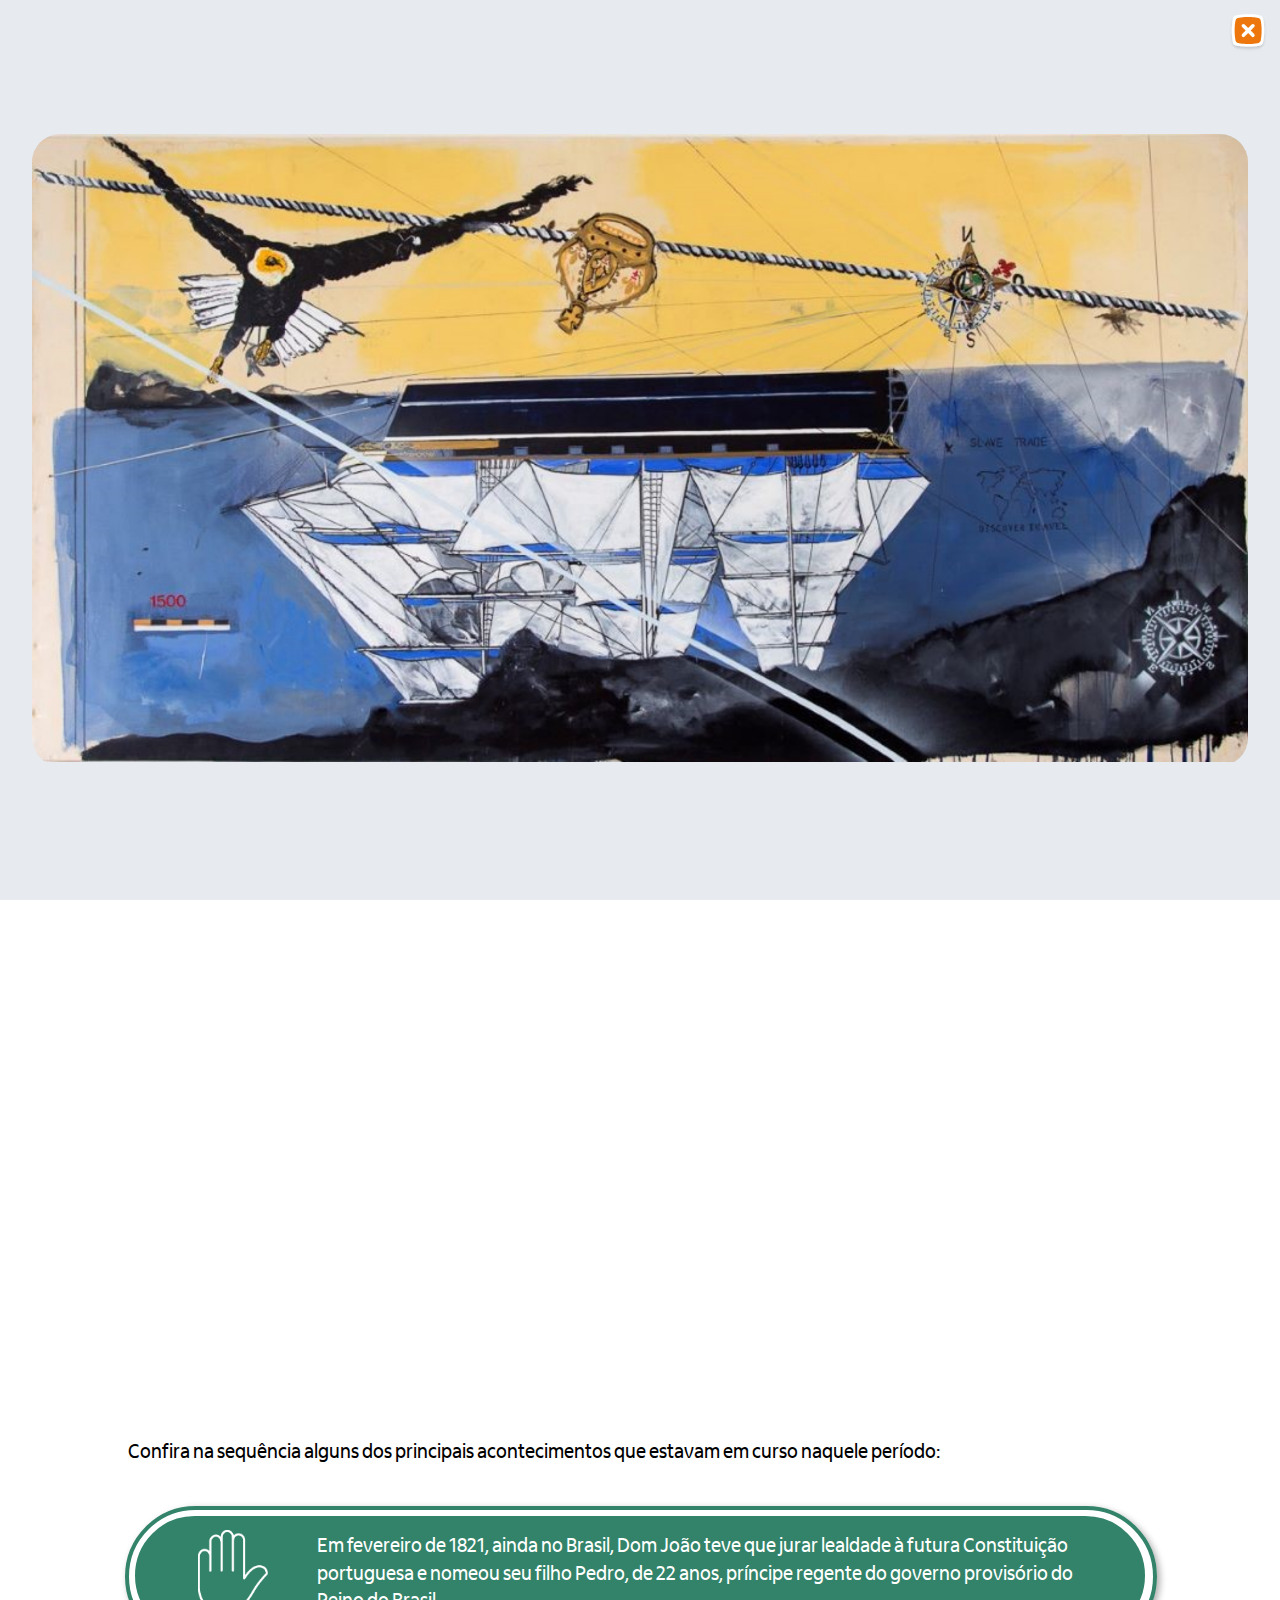
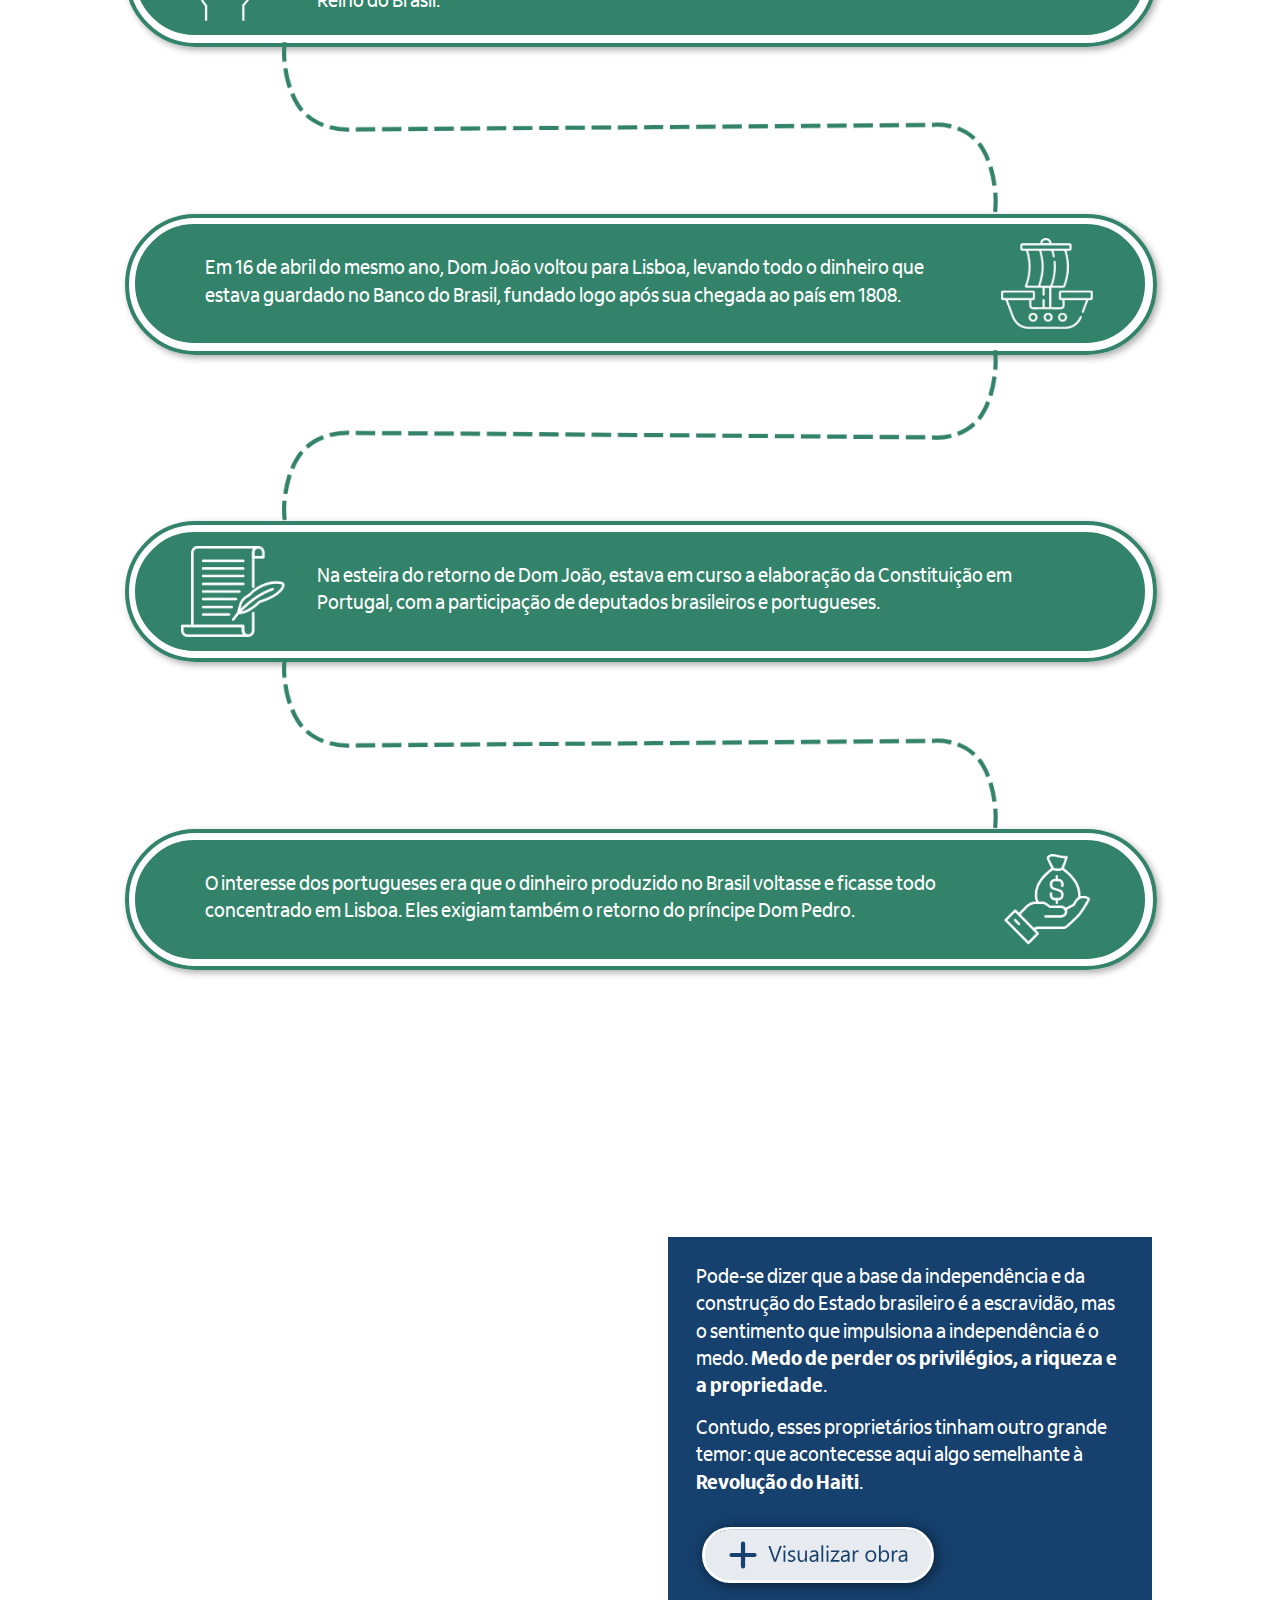
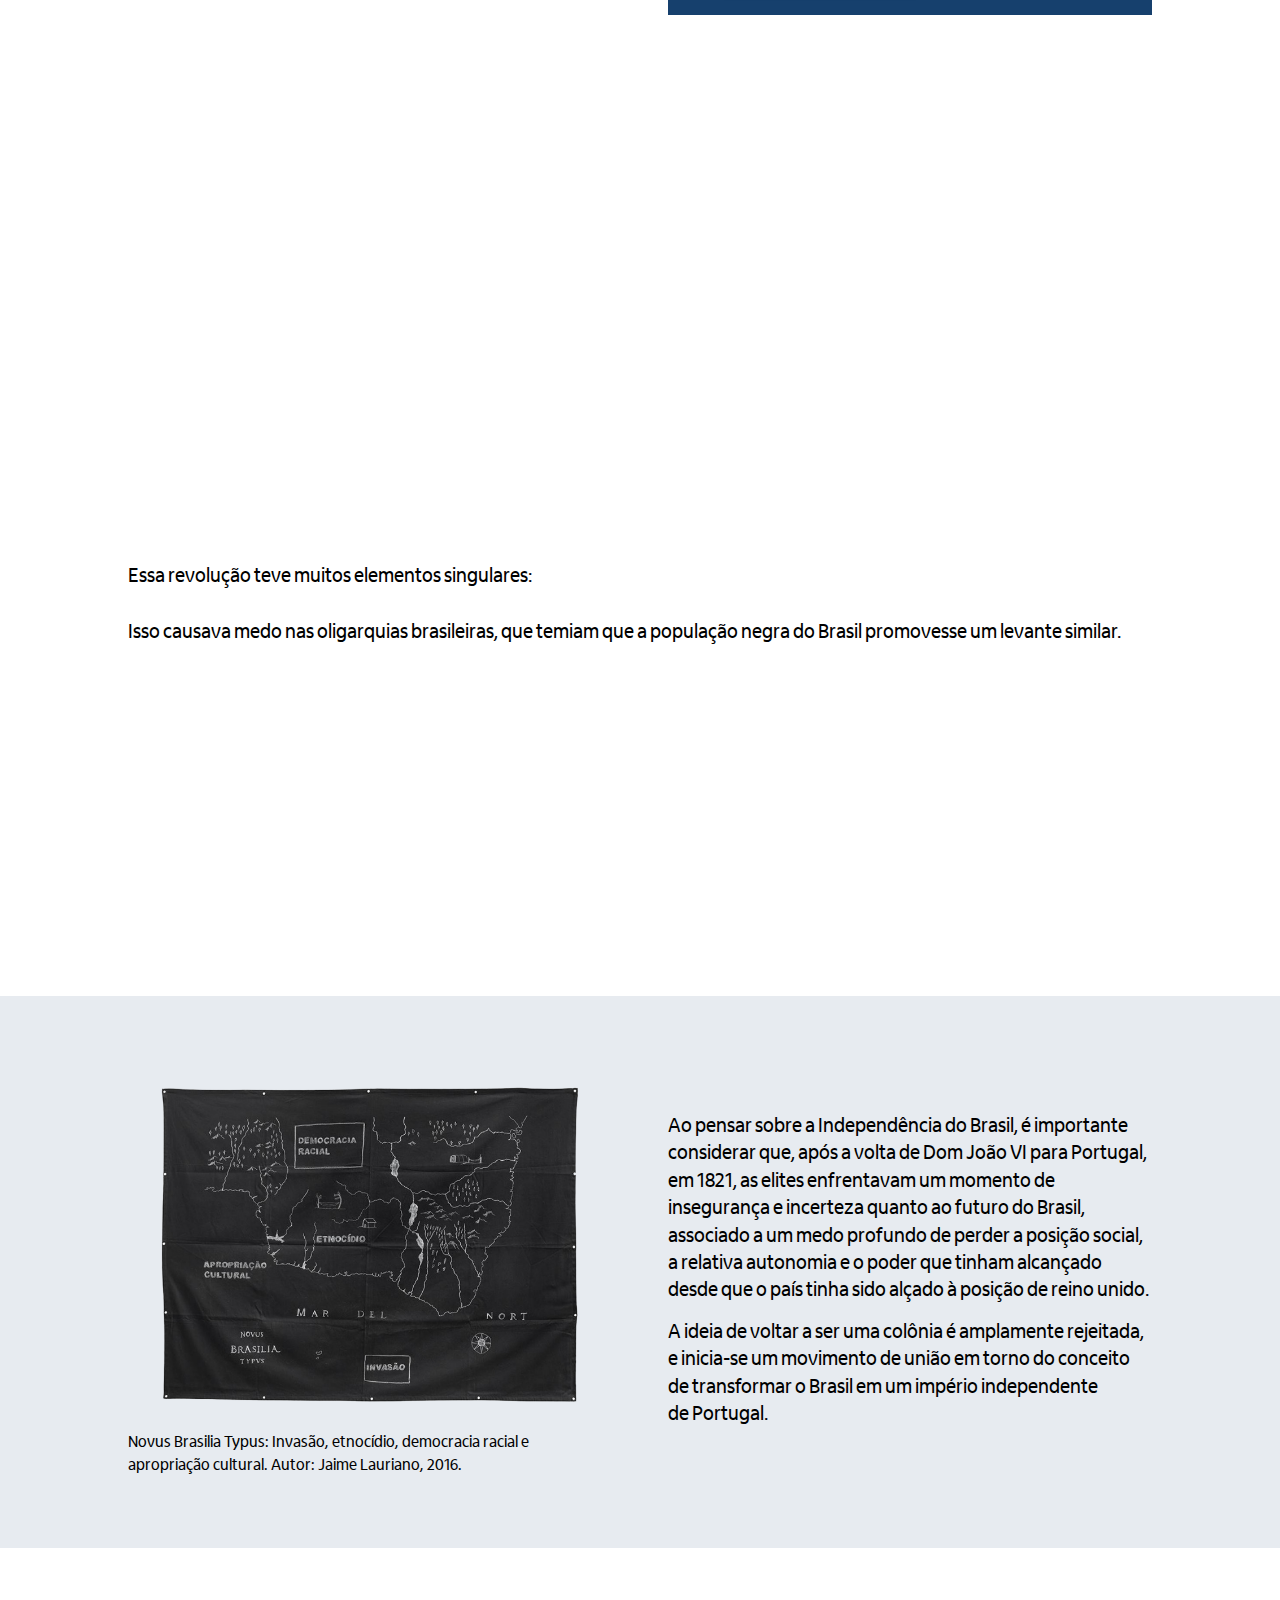
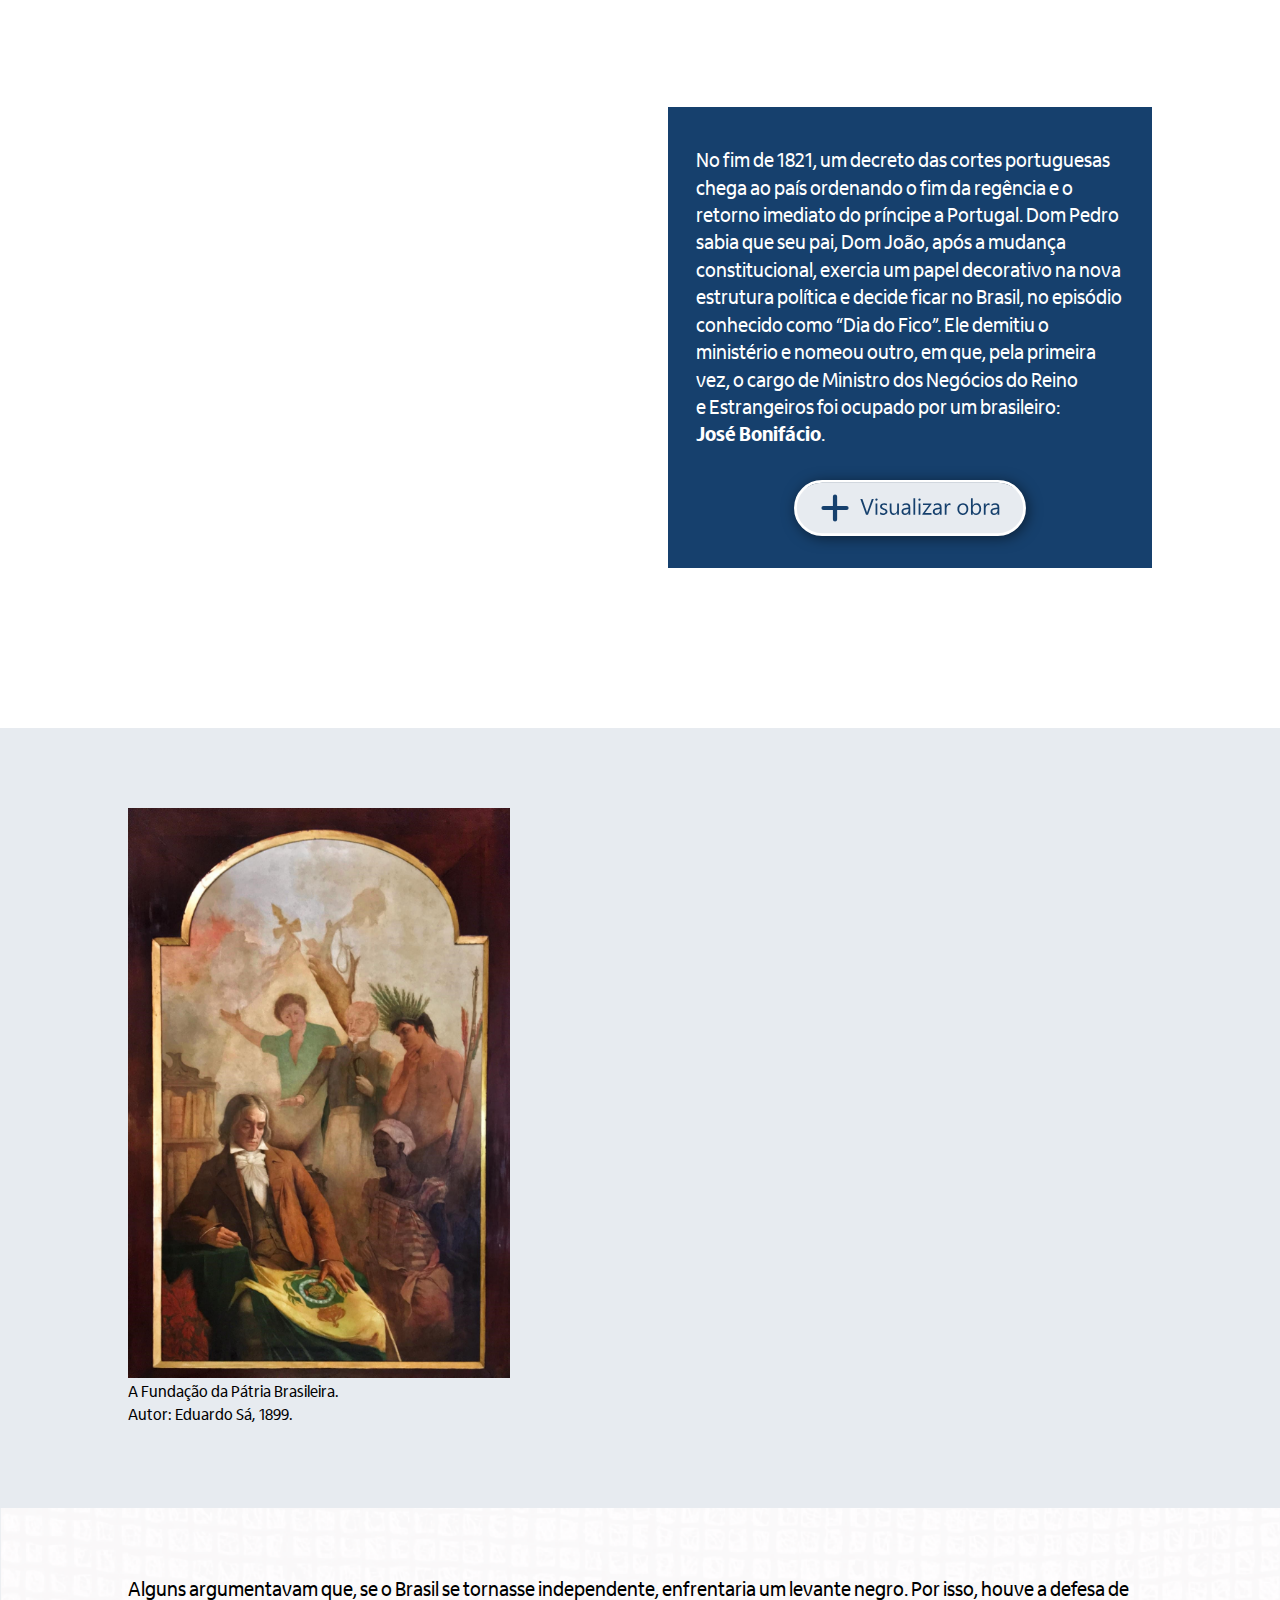
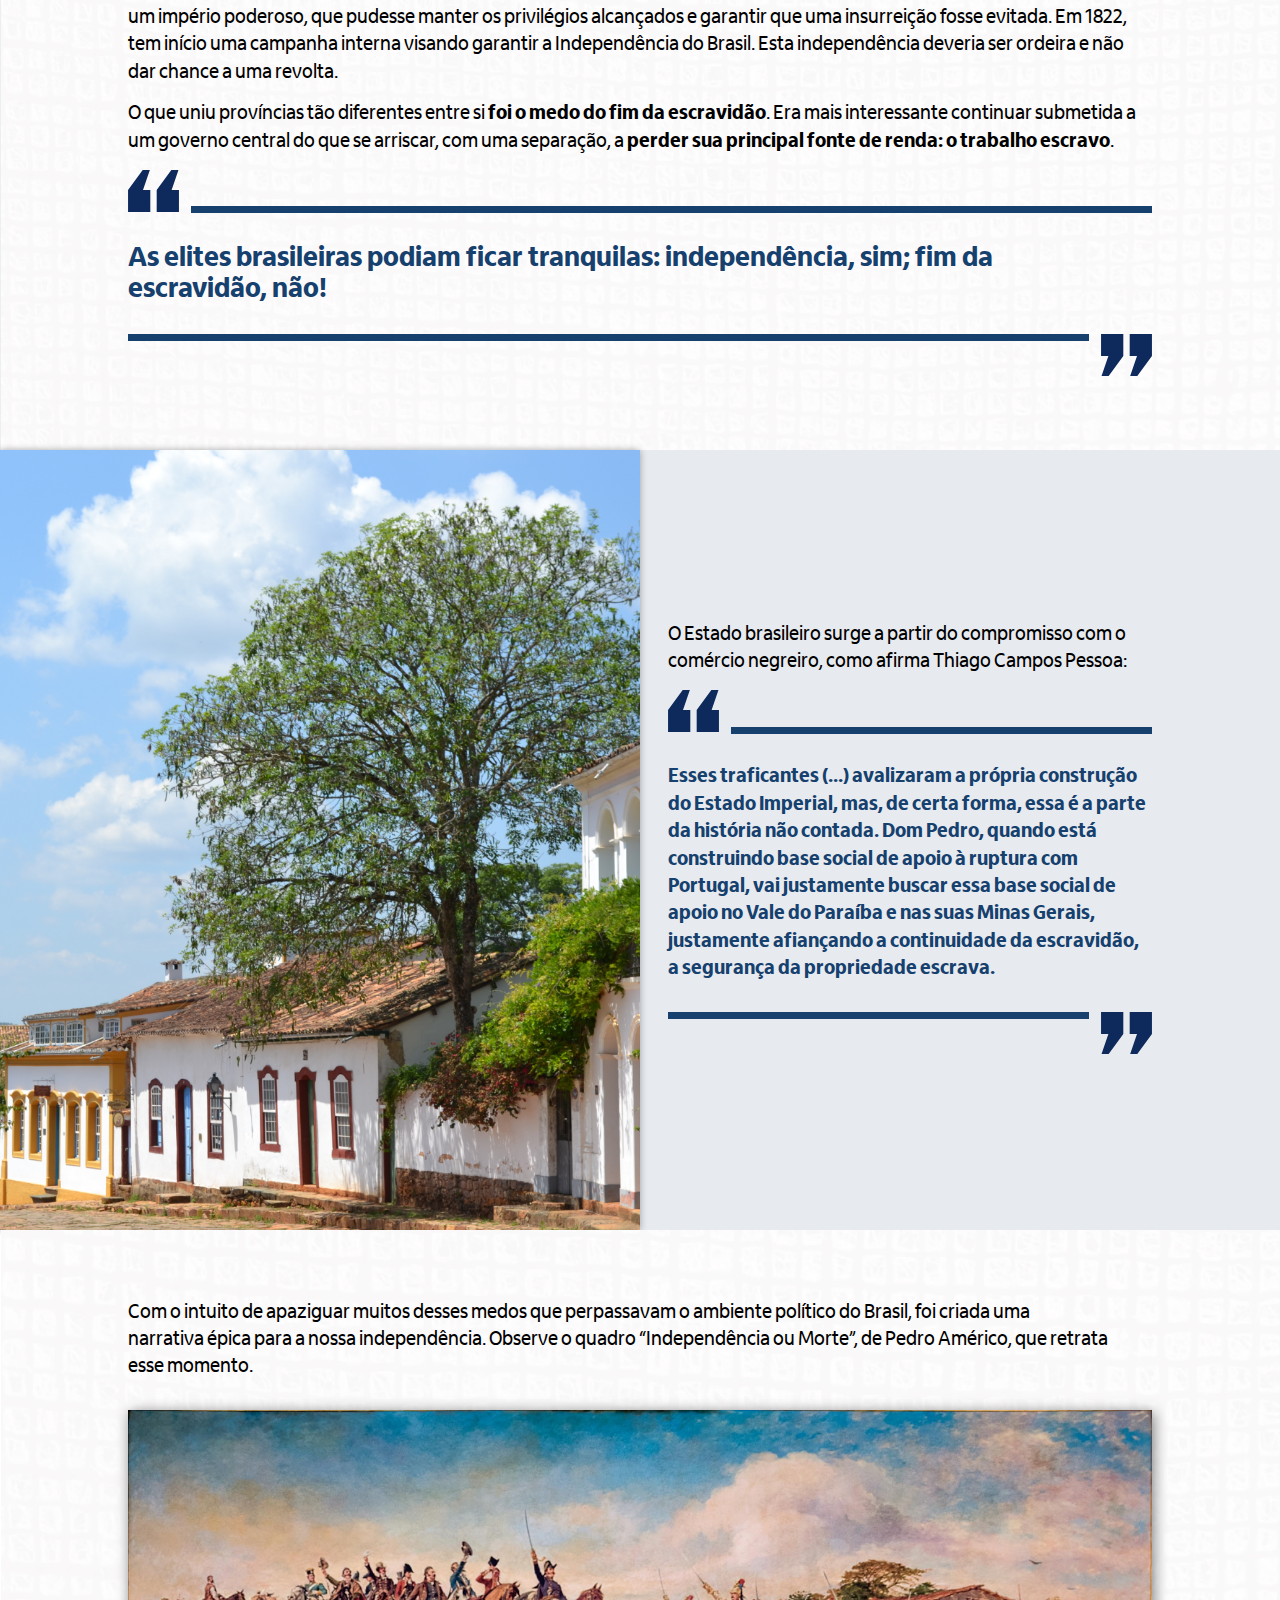
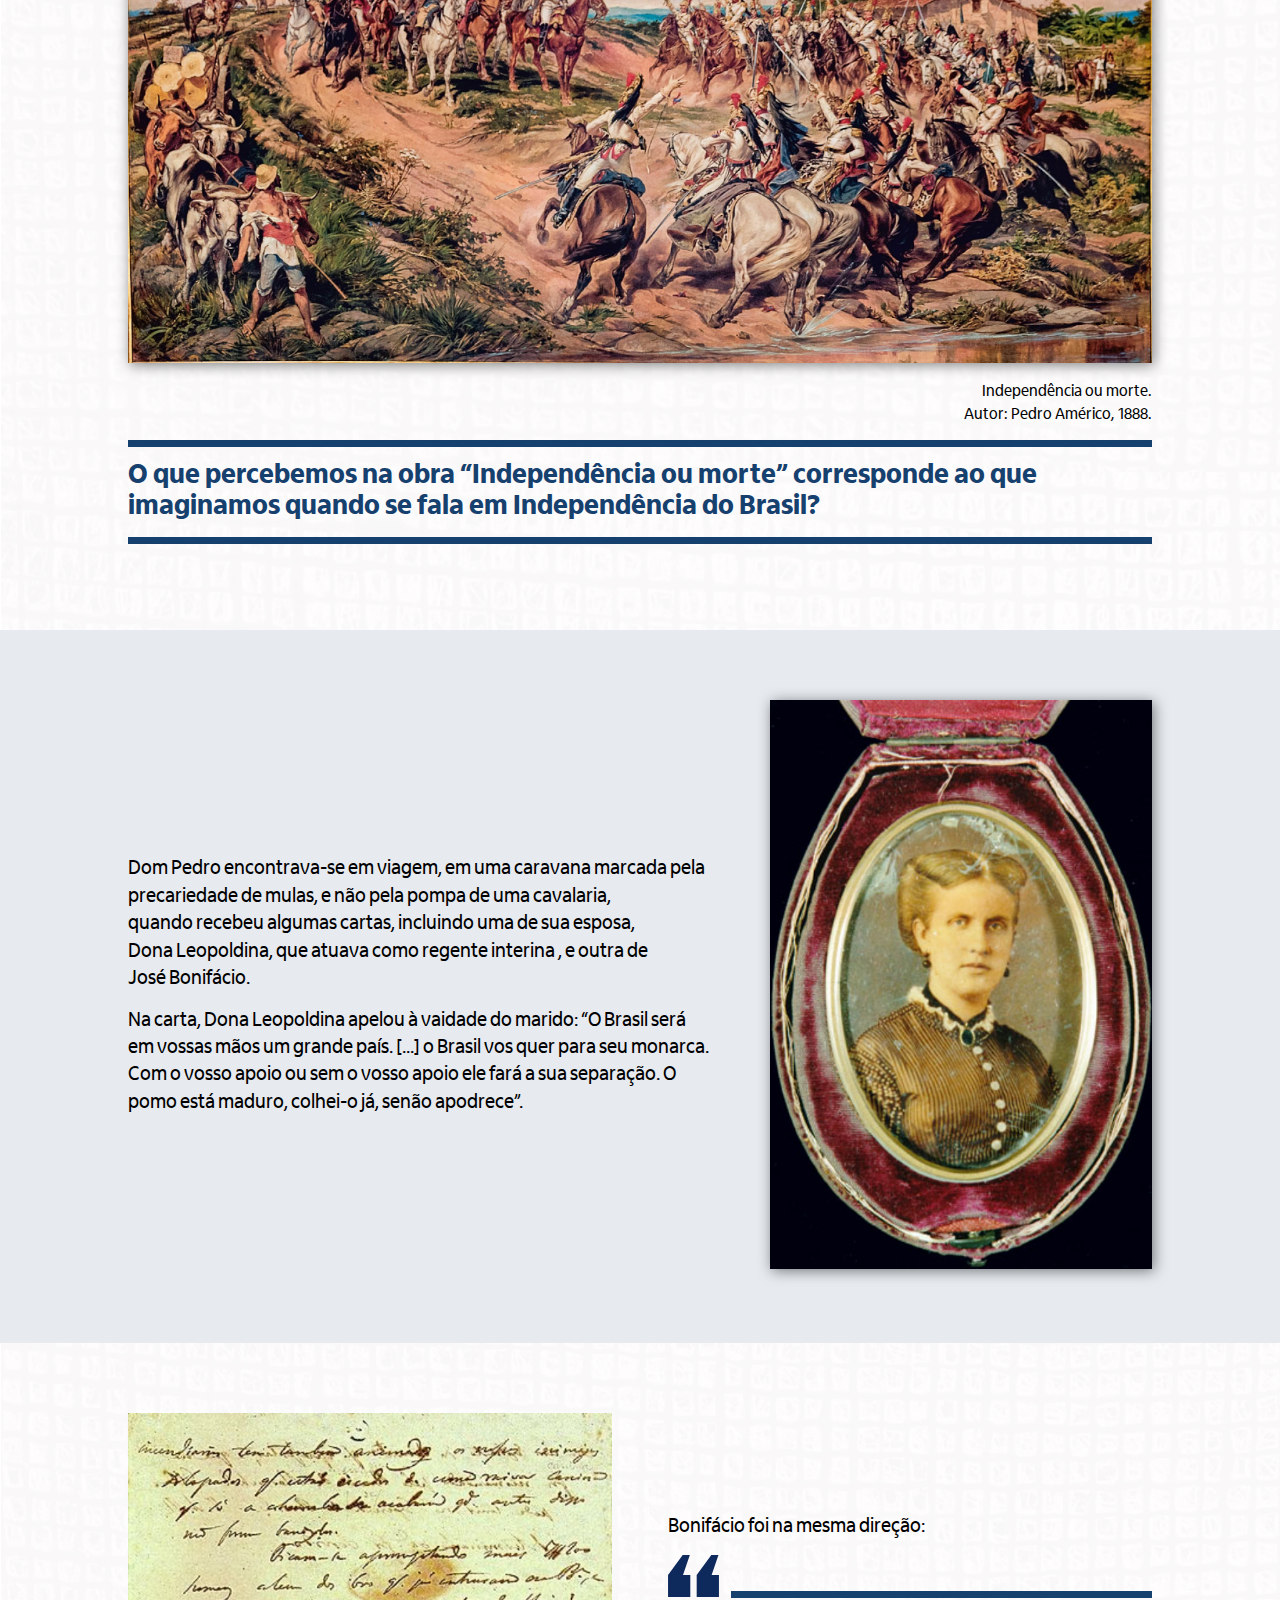
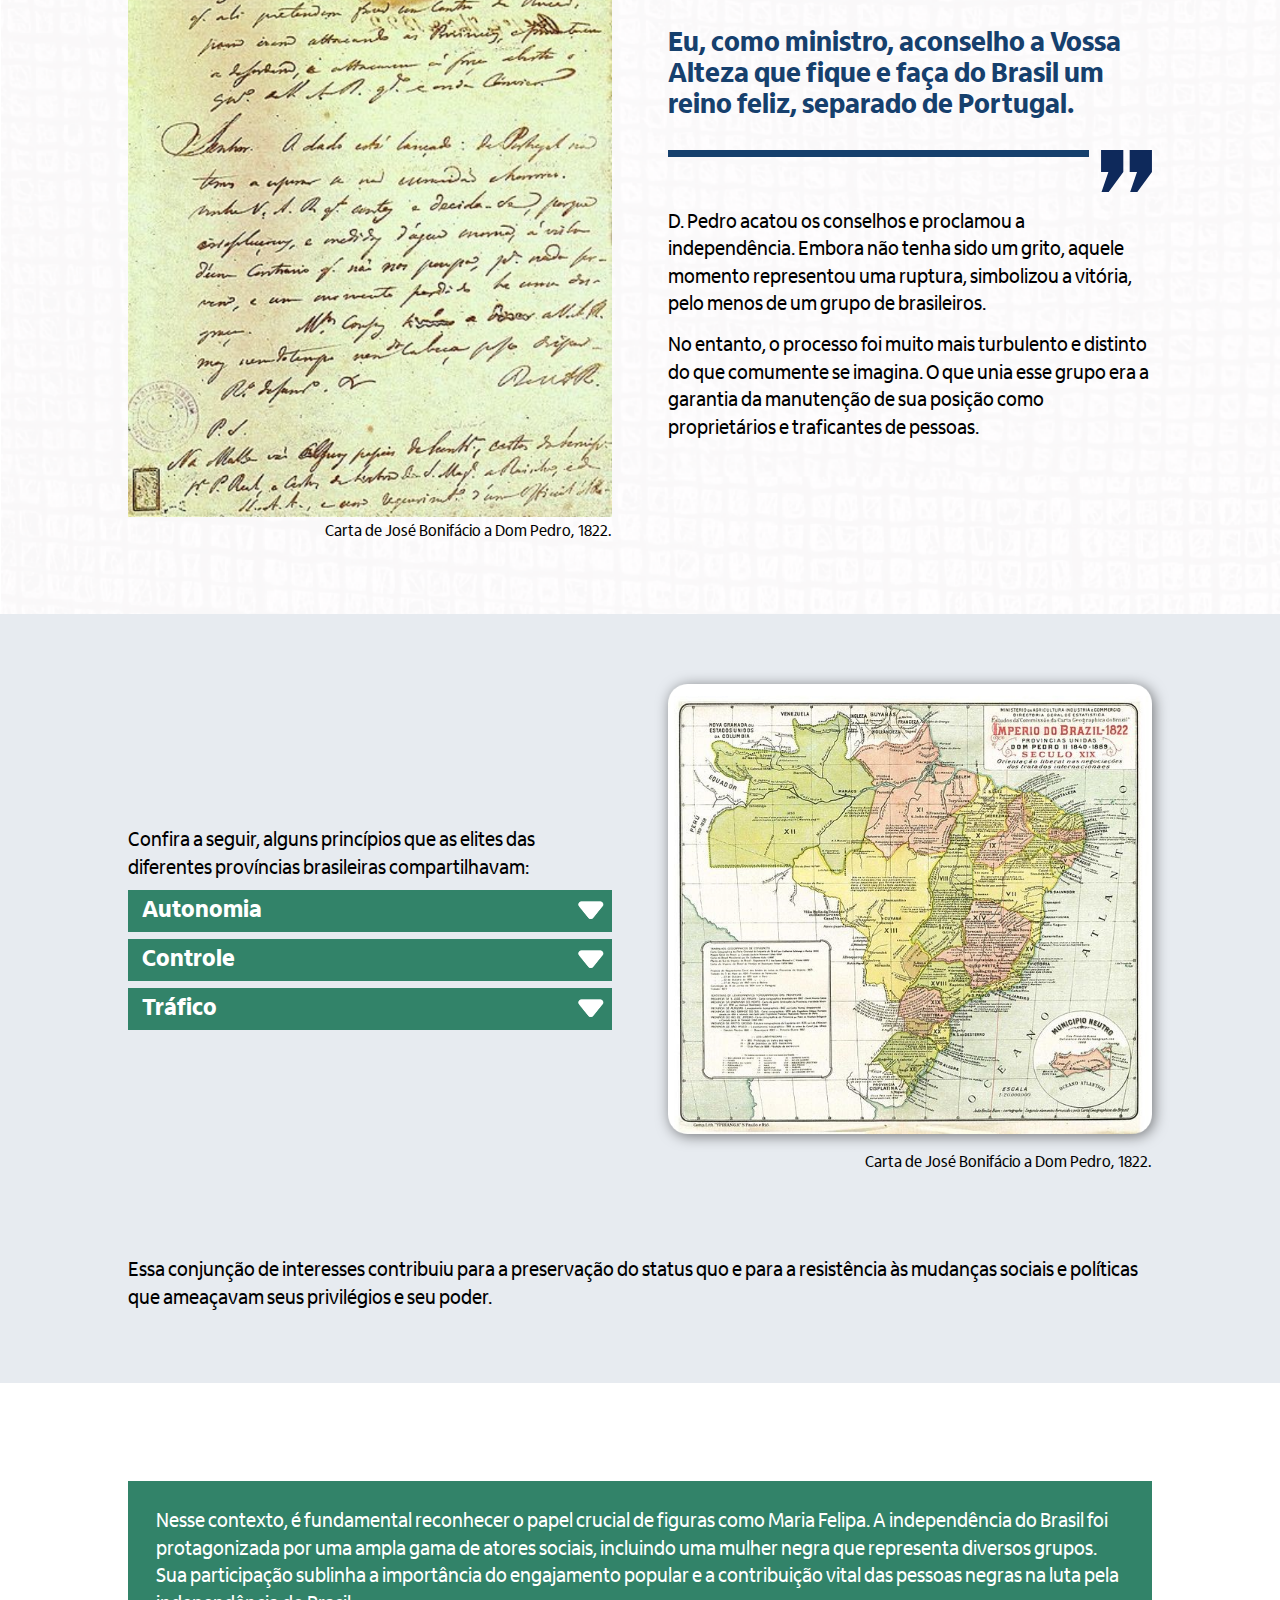
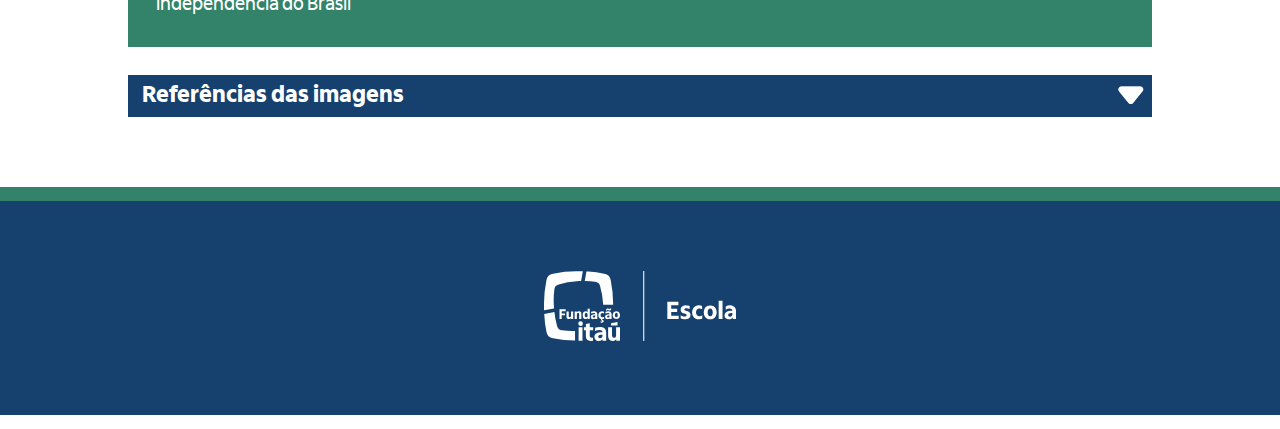
==== app/pages/onepage/index.html @ 58d3f796 "[INITIAL]" ====
<!DOCTYPE html>
<html></html>
<head>
  <meta charset="utf-8">
  <meta http-equiv="X-UA-Compatible" content="IE=edge">
  <meta name="viewport" content="width=device-width, initial-scale=1">
  <link rel="stylesheet" type="text/css" href="../../styles/reset.css"/>
  <link rel="stylesheet" type="text/css" href="../../styles/animate.min.css"/>
  <link rel="stylesheet" href="style.css">
  <link rel="stylesheet" type="text/css" href="../../modules/flamboyant-props.min.css"/>
</head>
<body role="application">
  <header>
    <div class="component-template-header fixedHeader hamburguerAtivo" id="header">
      <div class="container-image"><img src="../../assets/img/logo.svg" alt="" aria-label="" tabindex="-1" aria-hidden="aria-hidden"/>
      </div>
    </div>
  </header>
  <body prev-hide next-hide scorm-complete="#complete-tela">
    <div class="onePage prop-mt5 prop-tablet-mt3">
      <div class="menu1 parentPonto1" id="ponto01"></div>
      <section class="section01 color-bg-03"><img class="imgtop down img-shadow" src="../../assets/img/topo.png"/>
        <div class="container-template-wildcard">
          <div class="col   col-one col-01  col-full prop-mt5 prop-mb5 prop-tablet-mt5 prop-tablet-mb5 up" alt="" aria-label="" tabindex="-1">
            <div class="wrapper">
              <h1 class="bigtitle prop-m0 color-01" tabindex="1">A Independência do Brasil e a política da escravidão</h1>
              <div class="container-line line-scrool" dimensions="dimensions-">
                <div class="line-minor">
                  <div class="container-image"><img src="../../assets/img/n-scrool2.png" alt="" aria-label="" tabindex="-1" aria-hidden="aria-hidden"/>
                  </div>
                </div>
                <div class="line-major">
                  <p class="smalltext prop-m0 prop-mt1 color-01" tabindex="2">Role a página para navegar.</p>
                </div>
              </div>
            </div>
          </div>
        </div>
      </section>
      <section class="section02 full-H">
        <div class="container-template-wildcard bg-bottom prop-bg-fixed" style="background-image: url(../../assets/img/img01.png);">
          <div class="row-wrap">
            <div class="col col-bg col-zero  col-01   " alt="" aria-label="" tabindex="-1">
              <div class="wrapper">
              </div>
            </div>
            <div class="col col-bg   col-02   prop-pt5 prop-pb5 prop-tablet-pt2 prop-tablet-pb2" alt="" aria-label="" tabindex="-1">
              <div class="wrapper">
                <div class="container-slides">
                  <div class="slider owl-carousel owl-theme parent-inside-col slide-box owl-nav04 up color-bg-02 prop-p2 shadow no-dots zoomIn" show="1" infinite="-1" nextLiberate="-1" nav="1" dots="1" center="1" autp="-1" dotsloader="-1">
                    <div class="owl-item-container">
                      <div class="col   col-one col-01  col-full " alt="" aria-label="" tabindex="-1">
                        <div class="wrapper">
                          <div class="container-item-card card-border wow zoomIn">
                            <p class="text color-white" tabindex="1">Em 1820, é deflagrada em Portugal a Revolução Liberal do Porto. E isso mudaria muito o rumo das coisas por aqui.</p>
                            <p class="text color-white" tabindex="2">Esta revolução foi um golpe de Estado que contou com o apoio do exército e pretendia transformar o Reino de Portugal, que até então era uma monarquia absolutista, em uma monarquia constitucional. A revolução tinha como uma de suas exigências o retorno do então rei, Dom João, do Brasil para Portugal.</p>
                          </div>
                        </div>
                      </div>
                    </div>
                    <div class="owl-item-container">
                      <div class="col   col-one col-01  col-full " alt="" aria-label="" tabindex="-1">
                        <div class="wrapper">
                          <div class="container-item-card card-border wow zoomIn">
                            <p class="text color-white" tabindex="3">A Revolução Liberal do Porto foi motivada por questões que incluíam a insatisfação com o absolutismo monárquico e as dificuldades econômicas enfrentadas pelo país. Em paralelo às discussões na corte portuguesa, começou a circular em terras brasileiras a ideia de que Portugal queria recolonizar o Brasil, com impacto significativo na antiga colônia, o que contribuiu para o fortalecimento de movimentos políticos internos e para a aceleração do processo que culminaria na independência do país.</p>
                          </div>
                        </div>
                      </div>
                    </div>
                  </div>
                </div>
              </div>
            </div>
          </div>
        </div>
      </section>
      <section class="section03">
        <div class="container-template-wildcard prop-bg-fixed prop-pt5 prop-pb5 prop-tablet-pt2 prop-tablet-pb2" style="background-image: url(../../assets/img/bg.png);">
          <div class="col col-bg  col-one col-01  col-full " alt="" aria-label="" tabindex="-1">
            <div class="wrapper">
              <p class="text prop-m0 up" tabindex="1">Confira na sequência alguns dos principais acontecimentos que estavam em curso naquele período:</p>
              <div class="container-item-card prop-mt3">
                <div class="container-line line-connection-02 up" dimensions="dimensions-">
                  <div class="line-minor">
                    <div class="container-image"><img src="../../assets/img/img02.png" alt="" aria-label="" tabindex="-1" aria-hidden="aria-hidden"/>
                    </div>
                  </div>
                  <div class="line-major">
                    <p class="text prop-m0 color-white" tabindex="2">Em fevereiro de 1821, ainda no Brasil, Dom João teve que jurar lealdade à futura Constituição portuguesa e nomeou seu filho Pedro, de 22 anos, príncipe regente do governo provisório do Reino do Brasil.</p>
                  </div>
                </div>
                <div class="container-image"><img class="prop-w-porc70 prop-ml-porc15 up" src="../../assets/img/line.png" alt="" aria-label="" tabindex="-1" aria-hidden="aria-hidden"/>
                </div>
                <div class="container-line line-connection-02 up reverse" dimensions="dimensions-">
                  <div class="line-minor">
                    <div class="container-image"><img src="../../assets/img/img03.png" alt="" aria-label="" tabindex="-1" aria-hidden="aria-hidden"/>
                    </div>
                  </div>
                  <div class="line-major">
                    <p class="text prop-m0 color-white" tabindex="3">Em 16 de abril do mesmo ano, Dom João voltou para Lisboa, levando todo o dinheiro que estava guardado no Banco do Brasil, fundado logo após sua chegada ao país em 1808.</p>
                  </div>
                </div>
                <div class="container-image"><img class="prop-w-porc70 prop-ml-porc15 up" src="../../assets/img/line-reverse.png" alt="" aria-label="" tabindex="-1" aria-hidden="aria-hidden"/>
                </div>
                <div class="container-line line-connection-02 up" dimensions="dimensions-">
                  <div class="line-minor">
                    <div class="container-image"><img src="../../assets/img/img04.png" alt="" aria-label="" tabindex="-1" aria-hidden="aria-hidden"/>
                    </div>
                  </div>
                  <div class="line-major">
                    <p class="text prop-m0 color-white" tabindex="4">Na esteira do retorno de Dom João, estava em curso a elaboração da Constituição em Portugal, com a participação de deputados brasileiros e portugueses.</p>
                  </div>
                </div>
                <div class="container-image"><img class="prop-w-porc70 prop-ml-porc15 up" src="../../assets/img/line.png" alt="" aria-label="" tabindex="-1" aria-hidden="aria-hidden"/>
                </div>
                <div class="container-line line-connection-02 up reverse" dimensions="dimensions-">
                  <div class="line-minor">
                    <div class="container-image"><img src="../../assets/img/img05.png" alt="" aria-label="" tabindex="-1" aria-hidden="aria-hidden"/>
                    </div>
                  </div>
                  <div class="line-major">
                    <p class="text prop-m0 color-white" tabindex="5">O interesse dos portugueses era que o dinheiro produzido no Brasil voltasse e ficasse todo concentrado em Lisboa. Eles exigiam também o retorno do príncipe Dom Pedro.</p>
                  </div>
                </div>
              </div>
            </div>
          </div>
        </div>
      </section>
      <section class="section04 full-H">
        <div class="container-template-wildcard bg-bottom prop-bg-fixed legend" style="background-image: url(../../assets/img/img06.png);">
          <div class="row-wrap">
            <div class="col col-bg col-zero  col-01   " alt="" aria-label="" tabindex="-1">
              <div class="wrapper">
              </div>
            </div>
            <div class="col col-bg   col-02   prop-pt5 prop-pb5 prop-tablet-pt2 prop-tablet-pb2" alt="" aria-label="" tabindex="-1">
              <div class="wrapper">
                <div class="container-item-card wow zoomIn color-bg-01 prop-p2">
                  <p class="text prop-m0 color-white" tabindex="1">Pode-se dizer que a base da independência e da construção do Estado brasileiro é a escravidão, mas o sentimento que impulsiona a independência é o medo. <b>Medo de perder os privilégios, a riqueza e a propriedade</b>.</p>
                  <p class="text prop-mt1 color-white" tabindex="2">Contudo, esses proprietários tinham outro grande temor: que acontecesse aqui algo semelhante à <b>Revolução do Haiti</b>.</p>
                  <div class="container-btn">
                    <button class="botao prop-mt2 pulse infinite" tabindex="3" aria-label="Visulizar obra" data-modal="#obra01" item="" onClick="">
                      <div class="container-image"><img class="prop-h4 img-shadow" src="../../assets/img/obra02.svg" alt="" aria-label="" tabindex="-1" aria-hidden="aria-hidden"/>
                      </div>
                    </button>
                  </div>
                </div>
                <p class="smalltext color-white legenda" tabindex="4"></p>
              </div>
            </div>
          </div>
        </div>
        <div class="modal interaction-modal parent-inside-col modal modal-comum modal-obra" id="obra01">
          <div class="flex-center">
            <div class="box in delay1" aria-label="janela" aria-modal="aria-modal" role="dialog" tabindex="5">
              <div class="container-template-wildcard">
                <div class="col   col-one col-01  col-full " alt="" aria-label="" tabindex="-1">
                  <div class="wrapper">
                    <div class="container-image"><img src="../../assets/img/img06.png" alt="" aria-label="" tabindex="-1" aria-hidden="aria-hidden"/>
                    </div>
                  </div>
                </div>
              </div>
              <button class="modal-close animated pulse infinite" aria-label="Fechar modal." arrow_status_class=""></button>
            </div>
          </div>
        </div>
      </section>
      <section class="section05 full-H">
        <div class="container-template-wildcard bg-bottom prop-bg-fixed" style="background-image: url(../../assets/img/bg.png);">
          <div class="col col-bg  col-one col-01  col-full prop-pt5 prop-pb5 prop-tablet-pt2 prop-tablet-pb2" alt="" aria-label="" tabindex="-1">
            <div class="wrapper">
              <p class="text" tabindex="1">Essa revolução teve muitos elementos singulares:</p>
              <div class="container-slides">
                <div class="slider owl-carousel owl-theme parent-inside-col slide-box owl-nav06 up color-bg-03 prop-p2 shadow zoomIn prop-mt2 slider-border-top" show="1" infinite="-1" nextLiberate="-1" nav="1" dots="1" center="1" autp="-1" dotsloader="-1">
                  <div class="owl-item-container">
                    <div class="col   col-one col-01  col-full " alt="" aria-label="" tabindex="-1">
                      <div class="wrapper">
                        <div class="container-item-card card-border wow zoomIn">
                          <div class="container-line" dimensions="dimensions-">
                            <div class="line-minor">
                              <div class="container-image"><img src="../../assets/img/img07.png" alt="" aria-label="" tabindex="-1" aria-hidden="aria-hidden"/>
                              </div>
                            </div>
                            <div class="line-major">
                              <p class="text prop-m0" tabindex="2">De acordo com o autor Marco Morel, no livro “A Revolução do Haiti e o Brasil escravista: o que não deve ser dito”, este evento, que aconteceu no território haitiano no período de 1791 a 1804, foi algo marcante na história da humanidade.</p>
                            </div>
                          </div>
                        </div>
                      </div>
                    </div>
                  </div>
                  <div class="owl-item-container">
                    <div class="col   col-one col-01  col-full " alt="" aria-label="" tabindex="-1">
                      <div class="wrapper">
                        <div class="container-item-card card-border wow zoomIn">
                          <p class="text prop-m0" tabindex="3">Trata-se de uma insurreição de pessoas escravizadas transformada em revolução, cujo resultado foi a segunda independência proclamada nas Américas, logo depois dos Estados Unidos. A revolução haitiana representou um rompimento decisivo com o domínio colonial francês, ao mesmo tempo em que encarnou a luta pela emancipação da população negra.</p>
                        </div>
                      </div>
                    </div>
                  </div>
                  <div class="owl-item-container">
                    <div class="col   col-one col-01  col-full " alt="" aria-label="" tabindex="-1">
                      <div class="wrapper">
                        <div class="container-item-card card-border wow zoomIn">
                          <p class="text prop-m0" tabindex="4">Este movimento histórico pioneiro não apenas afirmou a autonomia da população negra na busca pela liberdade, mas também desempenhou um papel crucial na busca pela promoção de direitos sociais e políticos, levando a um Estado em que a escravidão foi abolida e que passou a ser governado por pessoas ex-cativas não brancas.</p>
                        </div>
                      </div>
                    </div>
                  </div>
                  <div class="owl-item-container">
                    <div class="col   col-one col-01  col-full " alt="" aria-label="" tabindex="-1">
                      <div class="wrapper">
                        <div class="container-item-card card-border wow zoomIn">
                          <p class="text prop-m0" tabindex="5">O protagonismo da população negra permitiu o desmonte da sociedade escravista, criando novas formas de relação social, e tornou o Haiti o primeiro país das Américas a abolir a escravatura, no final do século XVIII.</p>
                        </div>
                      </div>
                    </div>
                  </div>
                </div>
              </div>
              <p class="text prop-mt2" tabindex="6">Isso causava medo nas oligarquias brasileiras, que temiam que a população negra do Brasil promovesse um levante similar.</p>
            </div>
          </div>
        </div>
      </section>
      <section class="section06 color-bg-03">
        <div class="container-template-wildcard prop-bg-fixed prop-pt5 prop-pb5 prop-tablet-pt2 prop-tablet-pb2">
          <div class="row-wrap">
            <div class="col    col-01   left" alt="" aria-label="" tabindex="-1">
              <div class="wrapper">
                <div class="container-image"><img src="../../assets/img/img08.png" alt="" aria-label="" tabindex="-1" aria-hidden="aria-hidden"/>
                </div>
                <p class="smalltext legenda" tabindex="1">Novus Brasilia Typus: Invasão, etnocídio, democracia racial e apropriação cultural. Autor: Jaime Lauriano, 2016.</p>
              </div>
            </div>
            <div class="col    col-02   prop-pt2 prop-pb2 right" alt="" aria-label="" tabindex="-1">
              <div class="wrapper">
                <p class="text" tabindex="2">Ao pensar sobre a Independência do Brasil, é importante considerar que, após a volta de Dom João VI para Portugal, em 1821, as elites enfrentavam um momento de insegurança e incerteza quanto ao futuro do Brasil, associado a um medo profundo de perder a posição social, a relativa autonomia e o poder que tinham alcançado desde que o país tinha sido alçado à posição de reino unido.</p>
                <p class="text" tabindex="3">A ideia de voltar a ser uma colônia é amplamente rejeitada, e inicia-se um movimento de união em torno do conceito de transformar o Brasil em um império independente de Portugal.</p>
              </div>
            </div>
          </div>
        </div>
      </section>
      <section class="section07 full-H">
        <div class="container-template-wildcard bg-bottom prop-bg-fixed legend" style="background-image: url(../../assets/img/img09.png);">
          <div class="row-wrap">
            <div class="col col-bg col-zero  col-01   " alt="" aria-label="" tabindex="-1">
              <div class="wrapper">
              </div>
            </div>
            <div class="col col-bg   col-02   prop-pt5 prop-pb5 prop-tablet-pt2 prop-tablet-pb2" alt="" aria-label="" tabindex="-1">
              <div class="wrapper">
                <div class="container-item-card wow zoomIn color-bg-01 prop-p2">
                  <p class="text prop-mt1 color-white" tabindex="1">No fim de 1821, um decreto das cortes portuguesas chega ao país ordenando o fim da regência e o retorno imediato do príncipe a Portugal. Dom Pedro sabia que seu pai, Dom João, após a mudança constitucional, exercia um papel decorativo na nova estrutura política e decide ficar no Brasil, no episódio conhecido como “Dia do Fico”. Ele demitiu o ministério e nomeou outro, em que, pela primeira vez, o cargo de Ministro dos Negócios do Reino e Estrangeiros foi ocupado por um brasileiro: <b>José Bonifácio</b>.</p>
                  <div class="container-btn">
                    <button class="botao prop-mt2 pulse infinite" tabindex="2" aria-label="Visulizar obra" data-modal="#obra02" item="" onClick="">
                      <div class="container-image"><img class="prop-h4 img-shadow" src="../../assets/img/obra02.svg" alt="" aria-label="" tabindex="-1" aria-hidden="aria-hidden"/>
                      </div>
                    </button>
                  </div>
                </div>
                <p class="smalltext color-white legenda" tabindex="3">Américas. Autor: Arjan Martins, 2016.</p>
              </div>
            </div>
          </div>
        </div>
        <div class="modal interaction-modal parent-inside-col modal modal-comum modal-obra" id="obra02">
          <div class="flex-center">
            <div class="box in delay1" aria-label="janela" aria-modal="aria-modal" role="dialog" tabindex="4">
              <div class="container-template-wildcard">
                <div class="col   col-one col-01  col-full " alt="" aria-label="" tabindex="-1">
                  <div class="wrapper">
                    <div class="container-image"><img src="../../assets/img/img09.png" alt="" aria-label="" tabindex="-1" aria-hidden="aria-hidden"/>
                    </div>
                  </div>
                </div>
              </div>
              <button class="modal-close animated pulse infinite" aria-label="Fechar modal." arrow_status_class=""></button>
            </div>
          </div>
        </div>
      </section>
      <section class="section08 full-H color-bg-03">
        <div class="container-template-wildcard prop-bg-fixed legend">
          <div class="row-wrap">
            <div class="col    col-01-40   left" alt="" aria-label="" tabindex="-1">
              <div class="wrapper">
                <div class="container-image"><img src="../../assets/img/img10.png" alt="" aria-label="" tabindex="-1" aria-hidden="aria-hidden"/>
                </div>
                <p class="smalltext legenda" tabindex="1">A Fundação da Pátria Brasileira. <br>Autor: Eduardo Sá, 1899.</p>
              </div>
            </div>
            <div class="col    col-02-60   prop-pt2 prop-pb2 right" alt="" aria-label="" tabindex="-1">
              <div class="wrapper">
                <div class="container-slides">
                  <div class="slider owl-carousel owl-theme parent-inside-col slide-box owl-nav05 prop-p2 border-radius no-dots" show="1" infinite="-1" nextLiberate="-1" nav="1" dots="1" center="1" autp="-1" dotsloader="-1">
                    <div class="owl-item-container">
                      <div class="col   col-one col-01  col-full " alt="" aria-label="" tabindex="-1">
                        <div class="wrapper">
                          <div class="container-item-card card-border">
                            <p class="text prop-mt1" tabindex="2"><b>José Bonifácio de Andrada e Silva</b> era um político branco que viveu várias décadas na Europa, onde teve contato com o movimento abolicionista inglês. Naquele momento de discussão da Constituição Portuguesa, José Bonifácio tentou levar uma proposta para o <b>fim gradual da escravidão</b>, de forma que não arruinasse o comércio nem a agricultura.</p>
                          </div>
                        </div>
                      </div>
                    </div>
                    <div class="owl-item-container">
                      <div class="col   col-one col-01  col-full " alt="" aria-label="" tabindex="-1">
                        <div class="wrapper">
                          <div class="container-item-card card-border">
                            <p class="text prop-mt1" tabindex="3">Entre seus principais argumentos estava a irracionalidade econômica de uma sociedade escravista diante do avanço industrial. Mas essa proposta nem mesmo chegou a ser discutida, enfrentando forte rejeição dos escravizadores, comerciantes e até dos fidalgos portugueses.</p>
                          </div>
                        </div>
                      </div>
                    </div>
                    <div class="owl-item-container">
                      <div class="col   col-one col-01  col-full " alt="" aria-label="" tabindex="-1">
                        <div class="wrapper">
                          <div class="container-item-card card-border">
                            <p class="text prop-mt1" tabindex="4">Esse personagem, que posteriormente vai entrar para História e ganhar a alcunha de <b>patrono da independência</b>, começa apoiando a autonomia das províncias brasileiras, mas, com o acirramento da disputa política, defende, junto a Dom Pedro, a possibilidade de criação do império, recolhendo mais de 8 mil assinaturas que pediam que Dom Pedro não retornasse a Portugal.</p>
                          </div>
                        </div>
                      </div>
                    </div>
                  </div>
                </div>
              </div>
            </div>
          </div>
        </div>
      </section>
      <section class="section09 color-bg-03">
        <div class="container-template-wildcard prop-pt5 prop-pb5 prop-tablet-pt2 prop-tablet-pb2 up" style="background-image: url(../../assets/img/bg.png);">
          <div class="col col-bg  col-one col-01  col-full " alt="" aria-label="" tabindex="-1">
            <div class="wrapper">
              <p class="text prop-m0" tabindex="1">Alguns argumentavam que, se o Brasil se tornasse independente, enfrentaria um levante negro. Por isso, houve a defesa de um império poderoso, que pudesse manter os privilégios alcançados e garantir que uma insurreição fosse evitada. Em 1822, tem início uma campanha interna visando garantir a Independência do Brasil. Esta independência deveria ser ordeira e não dar chance a uma revolta.</p>
              <p class="text prop-mt1" tabindex="2">O que uniu províncias tão diferentes entre si <b>foi o medo do fim da escravidão</b>. Era mais interessante continuar submetida a um governo central do que se arriscar, com uma separação, a <b>perder sua principal fonte de renda: o trabalho escravo</b>.</p>
              <div class="container-image"><img class="prop-h3 prop-mt1 aspa-left" src="../../assets/img/aspas.svg" alt="" aria-label="" tabindex="-1" aria-hidden="aria-hidden"/>
              </div>
              <div class="container-item-card aspas-04">
                <h3 class="subtitle prop-m0 color-01" tabindex="3">As elites brasileiras podiam ficar tranquilas:      independência, sim; fim da escravidão, não!</h3>
              </div>
              <div class="container-image"><img class="prop-h3 aspa-right" src="../../assets/img/aspas.svg" alt="" aria-label="" tabindex="-1" aria-hidden="aria-hidden"/>
              </div>
            </div>
          </div>
        </div>
      </section>
      <section class="section10 color-bg-03 full-H">
        <div class="container-template-wildcard">
          <div class="row-wrap">
            <div class="col col-bg   col-01   left" alt="" aria-label="" tabindex="-1">
              <div class="col-bg-int" style="background-image: url(../../assets/img/img11.png);"></div>
              <div class="wrapper">
              </div>
            </div>
            <div class="col    col-02   prop-pt2 prop-pb2 prop-tablet-pt2 prop-tablet-pb2 right" alt="" aria-label="" tabindex="-1">
              <div class="wrapper">
                <p class="text prop-m0" tabindex="1">O Estado brasileiro surge a partir do compromisso com o comércio negreiro, como afirma Thiago Campos Pessoa:</p>
                <div class="container-image"><img class="prop-h3 prop-mt1 aspa-left" src="../../assets/img/aspas.svg" alt="" aria-label="" tabindex="-1" aria-hidden="aria-hidden"/>
                </div>
                <div class="container-item-card aspas-04">
                  <p class="text prop-m0 color-01" tabindex="2"><b>Esses traficantes (...) avalizaram a própria construção do Estado Imperial, mas, de certa forma, essa é a parte da história não contada. Dom Pedro, quando está construindo base social de apoio à ruptura com Portugal, vai justamente buscar essa base social de apoio no Vale do Paraíba e nas suas Minas Gerais, justamente afiançando a continuidade da escravidão, a segurança da propriedade escrava.</b></p>
                </div>
                <div class="container-image"><img class="prop-h3 aspa-right" src="../../assets/img/aspas.svg" alt="" aria-label="" tabindex="-1" aria-hidden="aria-hidden"/>
                </div>
              </div>
            </div>
          </div>
        </div>
      </section>
      <section class="section11">
        <div class="container-template-wildcard prop-pt5 prop-pb5 prop-tablet-pt2 prop-tablet-pb2" style="background-image: url(../../assets/img/bg.png);">
          <div class="col col-bg  col-one col-01  col-full up" alt="" aria-label="" tabindex="-1">
            <div class="wrapper">
              <p class="text prop-m0" tabindex="1">Com o intuito de apaziguar muitos desses medos que perpassavam o ambiente político do Brasil, foi criada uma narrativa épica para a nossa independência. Observe o quadro “Independência ou Morte”, de Pedro Américo, que retrata esse momento.</p>
              <div class="container-image"><img class="img-shadow prop-mt2" src="../../assets/img/img12.png" alt="" aria-label="" tabindex="-1" aria-hidden="aria-hidden"/>
              </div>
              <p class="smalltext prop-mt1 prop-txt-right" tabindex="2">Independência ou morte. <br> Autor: Pedro Américo, 1888.</p>
              <h3 class="subtitle prop-mt1 border-top-bottom color-01" tabindex="3">O que percebemos na obra “Independência ou morte” corresponde ao que imaginamos quando se fala em Independência do Brasil? </h3>
            </div>
          </div>
        </div>
      </section>
      <section class="section12 color-bg-03">
        <div class="container-template-wildcard prop-pt5 prop-pb5 prop-tablet-pt2 prop-tablet-pb2">
          <div class="row-wrap">
            <div class="col    col-01-60   left" alt="" aria-label="" tabindex="-1">
              <div class="wrapper">
                <p class="text prop-m0" tabindex="1">Dom Pedro encontrava-se em viagem, em uma caravana marcada pela precariedade de mulas, e não pela pompa de uma cavalaria, quando recebeu algumas cartas, incluindo uma de sua esposa, Dona Leopoldina, que atuava como regente interina ,  e outra de José Bonifácio.</p>
                <p class="text prop-mt1" tabindex="2">Na carta, Dona Leopoldina apelou à vaidade do marido: “O Brasil será em vossas mãos um grande país. [...] o Brasil vos quer para seu monarca. Com o vosso apoio ou sem o vosso apoio ele fará a sua separação. O pomo está maduro, colhei-o já, senão apodrece”.</p>
              </div>
            </div>
            <div class="col    col-02-40   right" alt="" aria-label="" tabindex="-1">
              <div class="wrapper">
                <div class="container-image"><img class="img-shadow" src="../../assets/img/img13.png" alt="" aria-label="" tabindex="-1" aria-hidden="aria-hidden"/>
                </div>
              </div>
            </div>
          </div>
        </div>
      </section>
      <section class="section13">
        <div class="container-template-wildcard prop-pt5 prop-pb5 prop-tablet-pt2 prop-tablet-pb2 up" style="background-image: url(../../assets/img/bg.png);">
          <div class="row-wrap">
            <div class="col col-bg   col-01   " alt="" aria-label="" tabindex="-1">
              <div class="wrapper">
                <div class="container-image"><img src="../../assets/img/img14.png" alt="" aria-label="" tabindex="-1" aria-hidden="aria-hidden"/>
                </div>
                <p class="smalltext prop-m0 prop-txt-right" tabindex="1">Carta de José Bonifácio a Dom Pedro, 1822.</p>
              </div>
            </div>
            <div class="col col-bg   col-02   " alt="" aria-label="" tabindex="-1">
              <div class="wrapper">
                <p class="text prop-m0" tabindex="2">Bonifácio foi na mesma direção:</p>
                <div class="container-image"><img class="prop-h3 prop-mt1 aspa-left" src="../../assets/img/aspas.svg" alt="" aria-label="" tabindex="-1" aria-hidden="aria-hidden"/>
                </div>
                <div class="container-item-card aspas-04">
                  <h3 class="subtitle prop-m0 color-01" tabindex="3">Eu, como ministro, aconselho a Vossa Alteza que fique e faça do Brasil um reino feliz, separado de Portugal.</h3>
                </div>
                <div class="container-image"><img class="prop-h3 aspa-right" src="../../assets/img/aspas.svg" alt="" aria-label="" tabindex="-1" aria-hidden="aria-hidden"/>
                </div>
                <p class="text prop-mt1" tabindex="4">D. Pedro acatou os conselhos e proclamou a independência. Embora não tenha sido um grito, aquele momento representou uma ruptura, simbolizou a vitória, pelo menos de um grupo de brasileiros.</p>
                <p class="text prop-mt1" tabindex="5">No entanto, o processo foi muito mais turbulento e distinto do que comumente se imagina. O que unia esse grupo era a garantia da manutenção de sua posição como proprietários e traficantes de pessoas.</p>
              </div>
            </div>
          </div>
        </div>
      </section>
      <section class="section14 color-bg-03">
        <div class="container-template-wildcard prop-pt5 prop-pb5 prop-tablet-pt2 prop-tablet-pb2">
          <div class="row-wrap">
            <div class="col    col-01   left" alt="" aria-label="" tabindex="-1">
              <div class="wrapper">
                <p class="text prop-m0" tabindex="1">Confira a seguir, alguns princípios que as elites das diferentes províncias brasileiras compartilhavam:</p>
                <div class="container-accordeon prop-m0 accordeon-type02 up">
                  <div class="interaction-accordeon accordeon parent-inside-col">
                    <div class="bloco">
                      <div class="corpbtn">
                        <button class="accordeon-title" tabindex="2" aria-label="Autonomia">
                          <h4>Autonomia</h4>
                          <div class="seta-container">
                            <div class="img"></div>
                          </div>
                        </button>
                        <div class="accordeon-texto">
                          <div class="col   col-one col-01  col-full " alt="" aria-label="" tabindex="-1">
                            <div class="wrapper">
                              <p class="text" tabindex="3">Almejavam uma maior autonomia em relação à metrópole portuguesa, especialmente após eventos como a Revolução Liberal do Porto, que questionaram o domínio colonial e promoveram ideais liberais. Viam na autonomia uma oportunidade de consolidar seu poder e expandir seus interesses econômicos sem a interferência direta de Portugal.</p>
                            </div>
                          </div>
                        </div>
                      </div>
                      <div class="corpbtn">
                        <button class="accordeon-title" tabindex="4" aria-label="Controle">
                          <h4>Controle</h4>
                          <div class="seta-container">
                            <div class="img"></div>
                          </div>
                        </button>
                        <div class="accordeon-texto">
                          <div class="col   col-one col-01  col-full " alt="" aria-label="" tabindex="-1">
                            <div class="wrapper">
                              <p class="text" tabindex="5">Conscientes do poder de resistência e organização da população negra, receavam perder sua principal fonte de riqueza e controle social caso a escravidão fosse abolida.</p>
                            </div>
                          </div>
                        </div>
                      </div>
                      <div class="corpbtn">
                        <button class="accordeon-title" tabindex="6" aria-label="Tráfico">
                          <h4>Tráfico</h4>
                          <div class="seta-container">
                            <div class="img"></div>
                          </div>
                        </button>
                        <div class="accordeon-texto">
                          <div class="col   col-one col-01  col-full " alt="" aria-label="" tabindex="-1">
                            <div class="wrapper">
                              <p class="text" tabindex="7">Viam na manutenção do território nacional unificado sob sua liderança uma forma de garantir a continuidade do sistema escravista e do tráfico negreiro.</p>
                            </div>
                          </div>
                        </div>
                      </div>
                    </div>
                  </div>
                </div>
              </div>
            </div>
            <div class="col    col-02   right" alt="" aria-label="" tabindex="-1">
              <div class="wrapper">
                <div class="container-image"><img class="img-shadow" src="../../assets/img/img15.png" alt="" aria-label="" tabindex="-1" aria-hidden="aria-hidden"/>
                </div>
                <p class="smalltext prop-mt1 prop-txt-right" tabindex="8">Carta de José Bonifácio a Dom Pedro, 1822.</p>
              </div>
            </div>
          </div>
        </div>
      </section>
      <section class="section15 color-bg-03">
        <div class="container-template-wildcard prop-pt0 prop-pb5 prop-tablet-pt0 prop-tablet-pb2">
          <div class="col   col-one col-01  col-full up" alt="" aria-label="" tabindex="-1">
            <div class="wrapper">
              <p class="text prop-mt1" tabindex="1">Essa conjunção de interesses contribuiu para a preservação do status quo e para a resistência às mudanças sociais e políticas que ameaçavam seus privilégios e seu poder.</p>
            </div>
          </div>
        </div>
      </section>
      <section class="section16" id="complete-tela">
        <div class="container-template-wildcard prop-bg-fixed legend">
          <div class="col   col-one col-01  col-full prop-pt5 prop-pb5 prop-tablet-pt5 prop-tablet-pb5" alt="" aria-label="" tabindex="-1">
            <div class="wrapper">
              <div class="container-item-card zoomIn color-bg-02 prop-p2 prop-mt2 prop-mb2">
                <p class="text color-white" tabindex="1">Nesse contexto, é fundamental reconhecer o papel crucial de figuras como Maria Felipa. A independência do Brasil foi protagonizada por uma ampla gama de atores sociais, incluindo uma mulher negra que representa diversos grupos. Sua participação sublinha a importância do engajamento popular e a contribuição vital das pessoas negras na luta pela independência do Brasil</p>
              </div>
              <div class="container-accordeon prop-mt2 accordeon-type03 up">
                <div class="interaction-accordeon accordeon parent-inside-col">
                  <div class="bloco">
                    <div class="corpbtn">
                      <button class="accordeon-title" tabindex="2" aria-label="Referências das imagens">
                        <h4>Referências das imagens</h4>
                        <div class="seta-container">
                          <div class="img"></div>
                        </div>
                      </button>
                      <div class="accordeon-texto">
                        <div class="col   col-one col-01  col-full " alt="" aria-label="" tabindex="-1">
                          <div class="wrapper">
                            <p class="text" tabindex="3"></p>
                          </div>
                        </div>
                      </div>
                    </div>
                  </div>
                </div>
              </div>
            </div>
          </div>
        </div>
      </section>
      <section class="section17 footer color-bg-01 border-top up">
        <div class="container-template-wildcard">
          <div class="col   col-one col-01  col-full prop-mt5 prop-mb5 prop-tablet-mt2 prop-tablet-mb2" alt="" aria-label="" tabindex="-1">
            <div class="wrapper">
              <div class="container-image"><img class="logo prop-h5 prop-tablet-h3" src="../../assets/img/logo.svg" alt="logotipo Fundação Itaú | Escola" aria-label="logotipo Fundação Itaú | Escola" tabindex="1"/>
              </div>
            </div>
          </div>
        </div>
      </section>
    </div>
  </body>
</body>
<script src="../../scripts/jquery.min.js"></script>
<script src="../../scripts/jquery-ui.min.js"></script>
<script src="../../scripts/jquery.ui.touch-punch.min.js"></script>
<script src="../../scripts/components.mixin.scripts.js"></script>
<script src="../../scripts/page.js"></script>
<script src="script.js"></script>
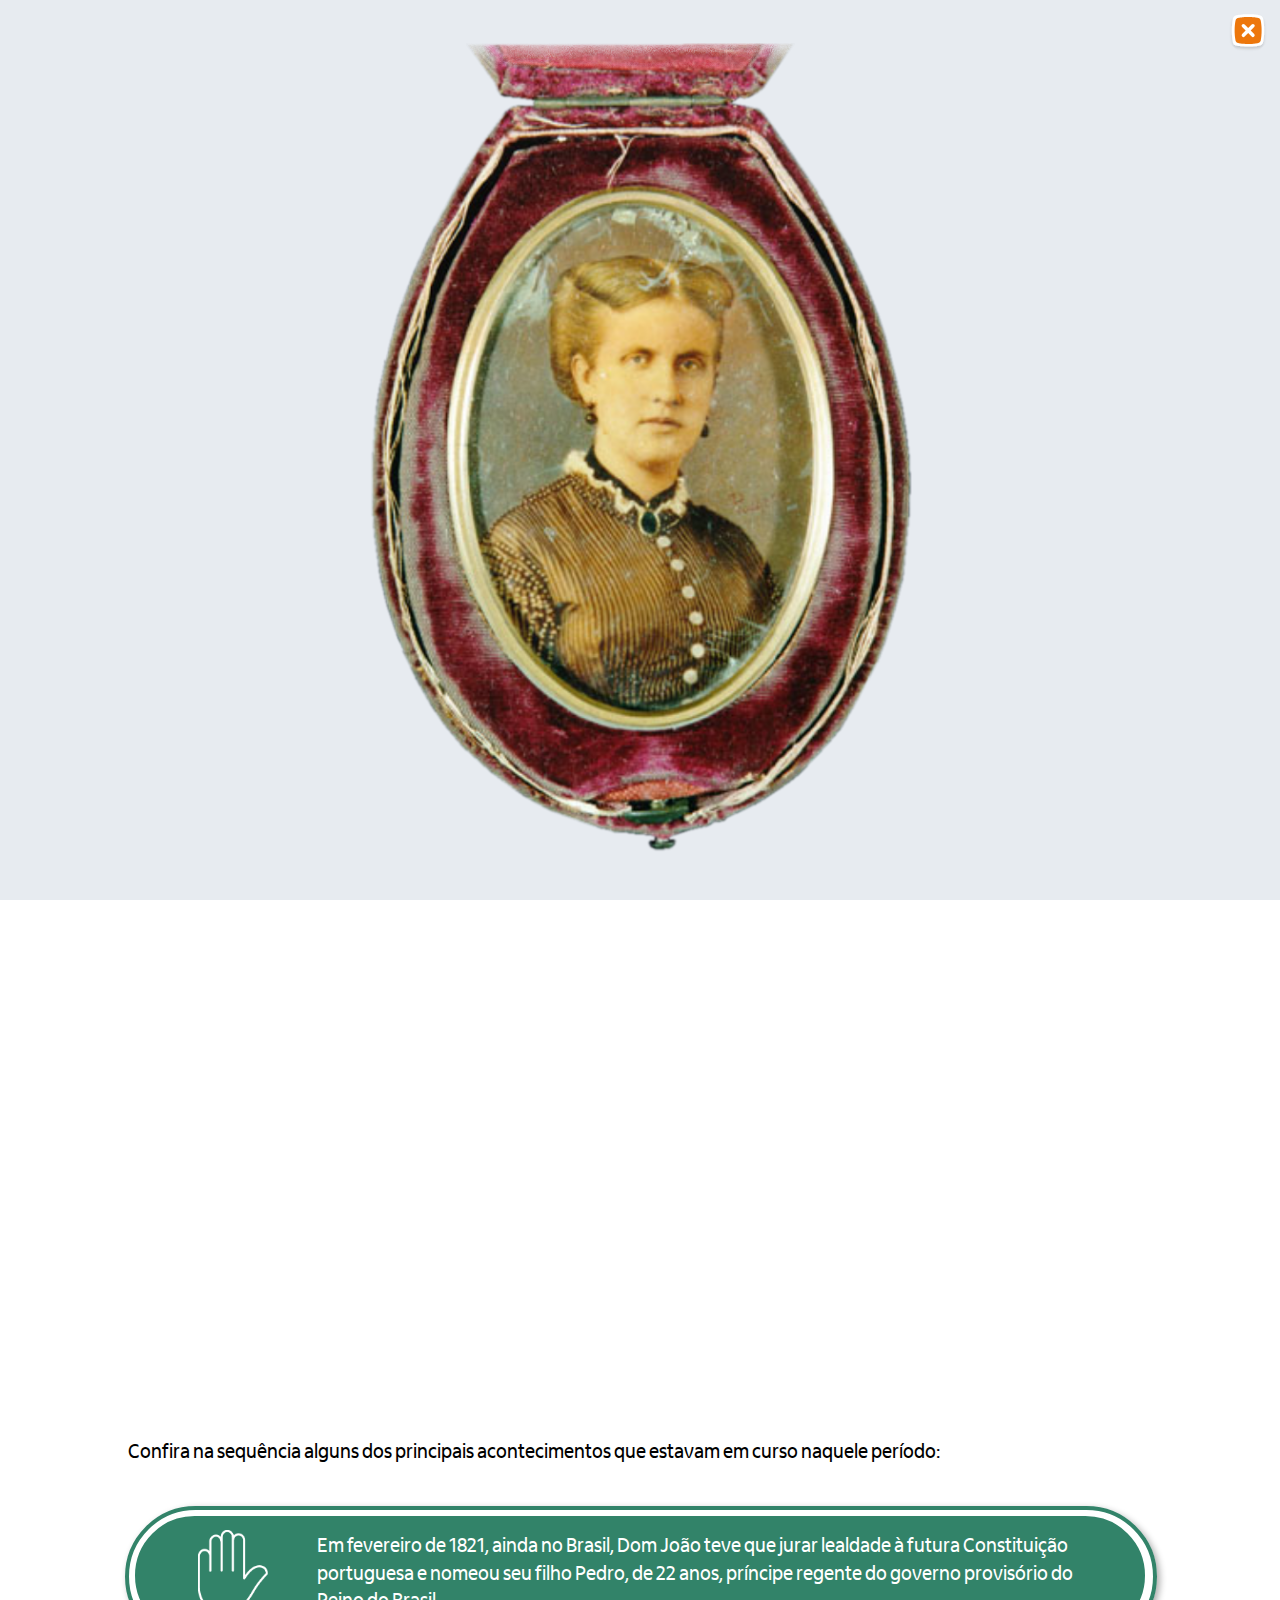
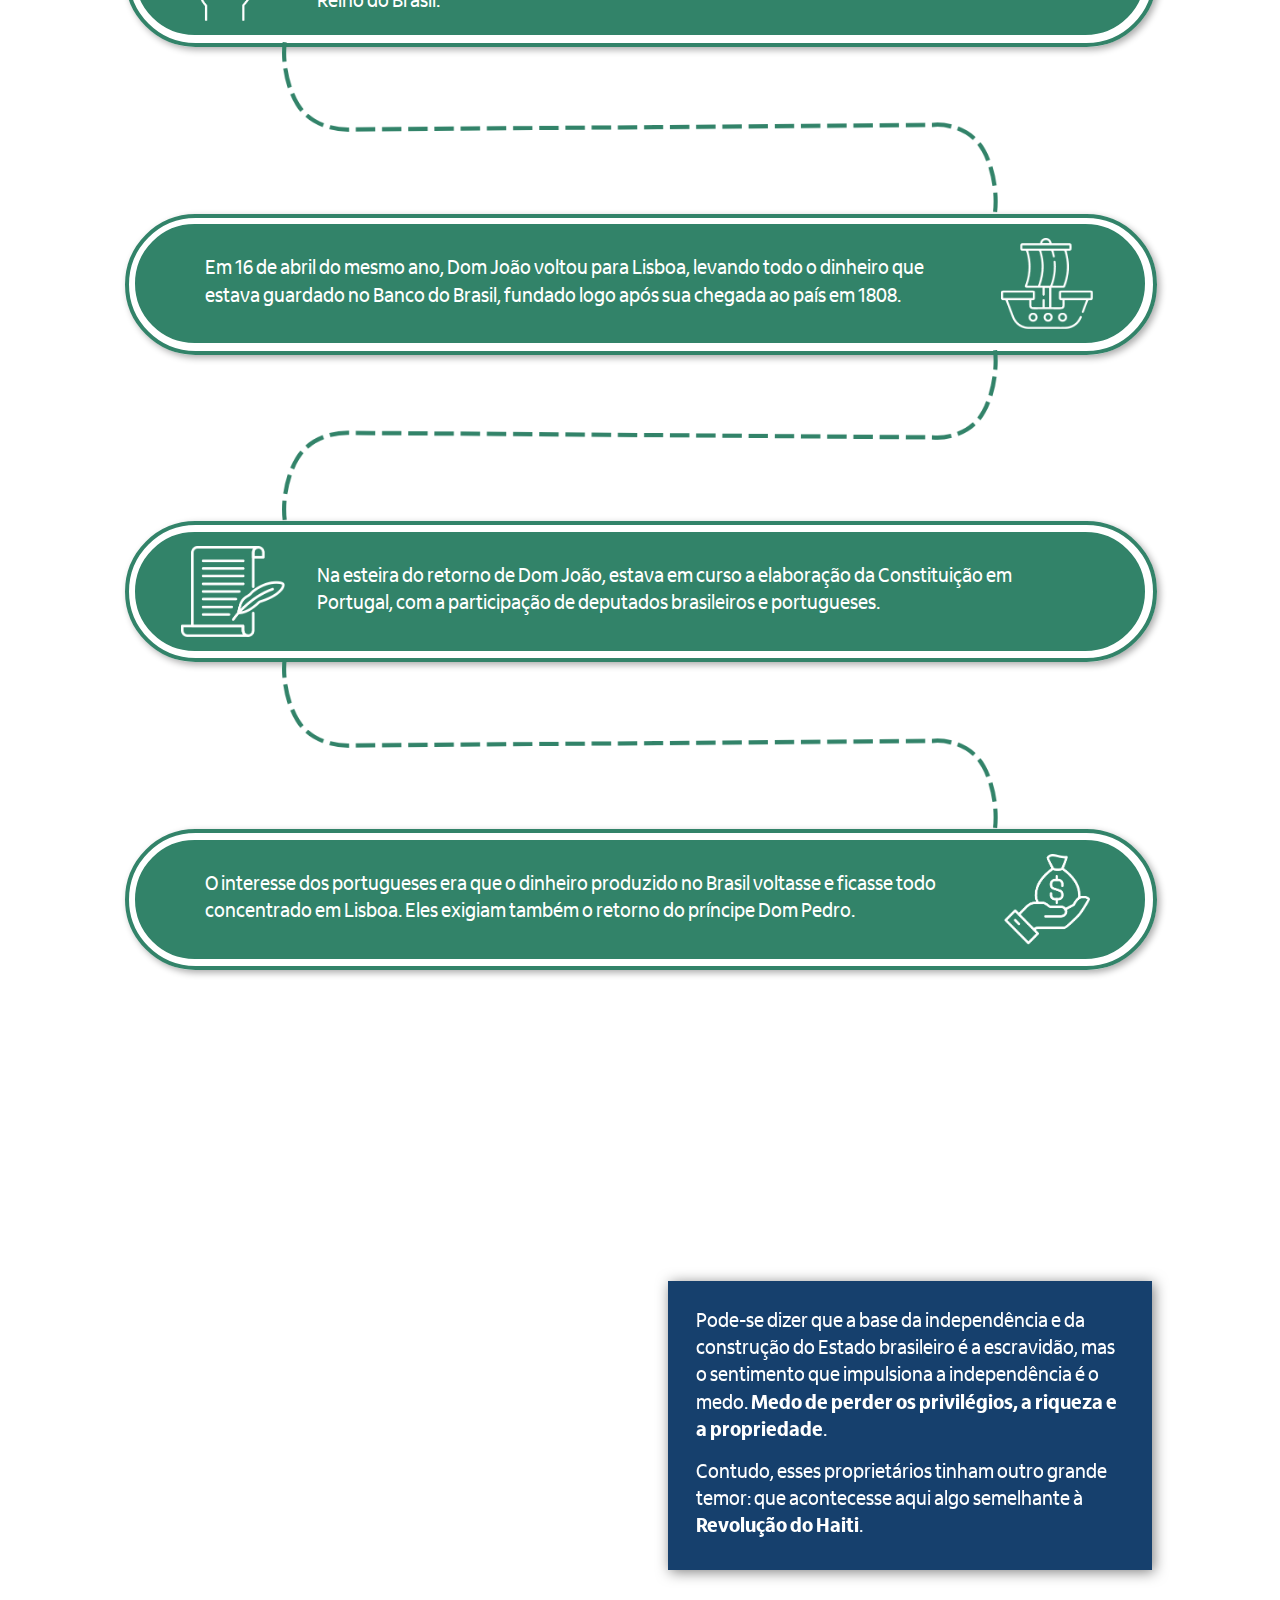
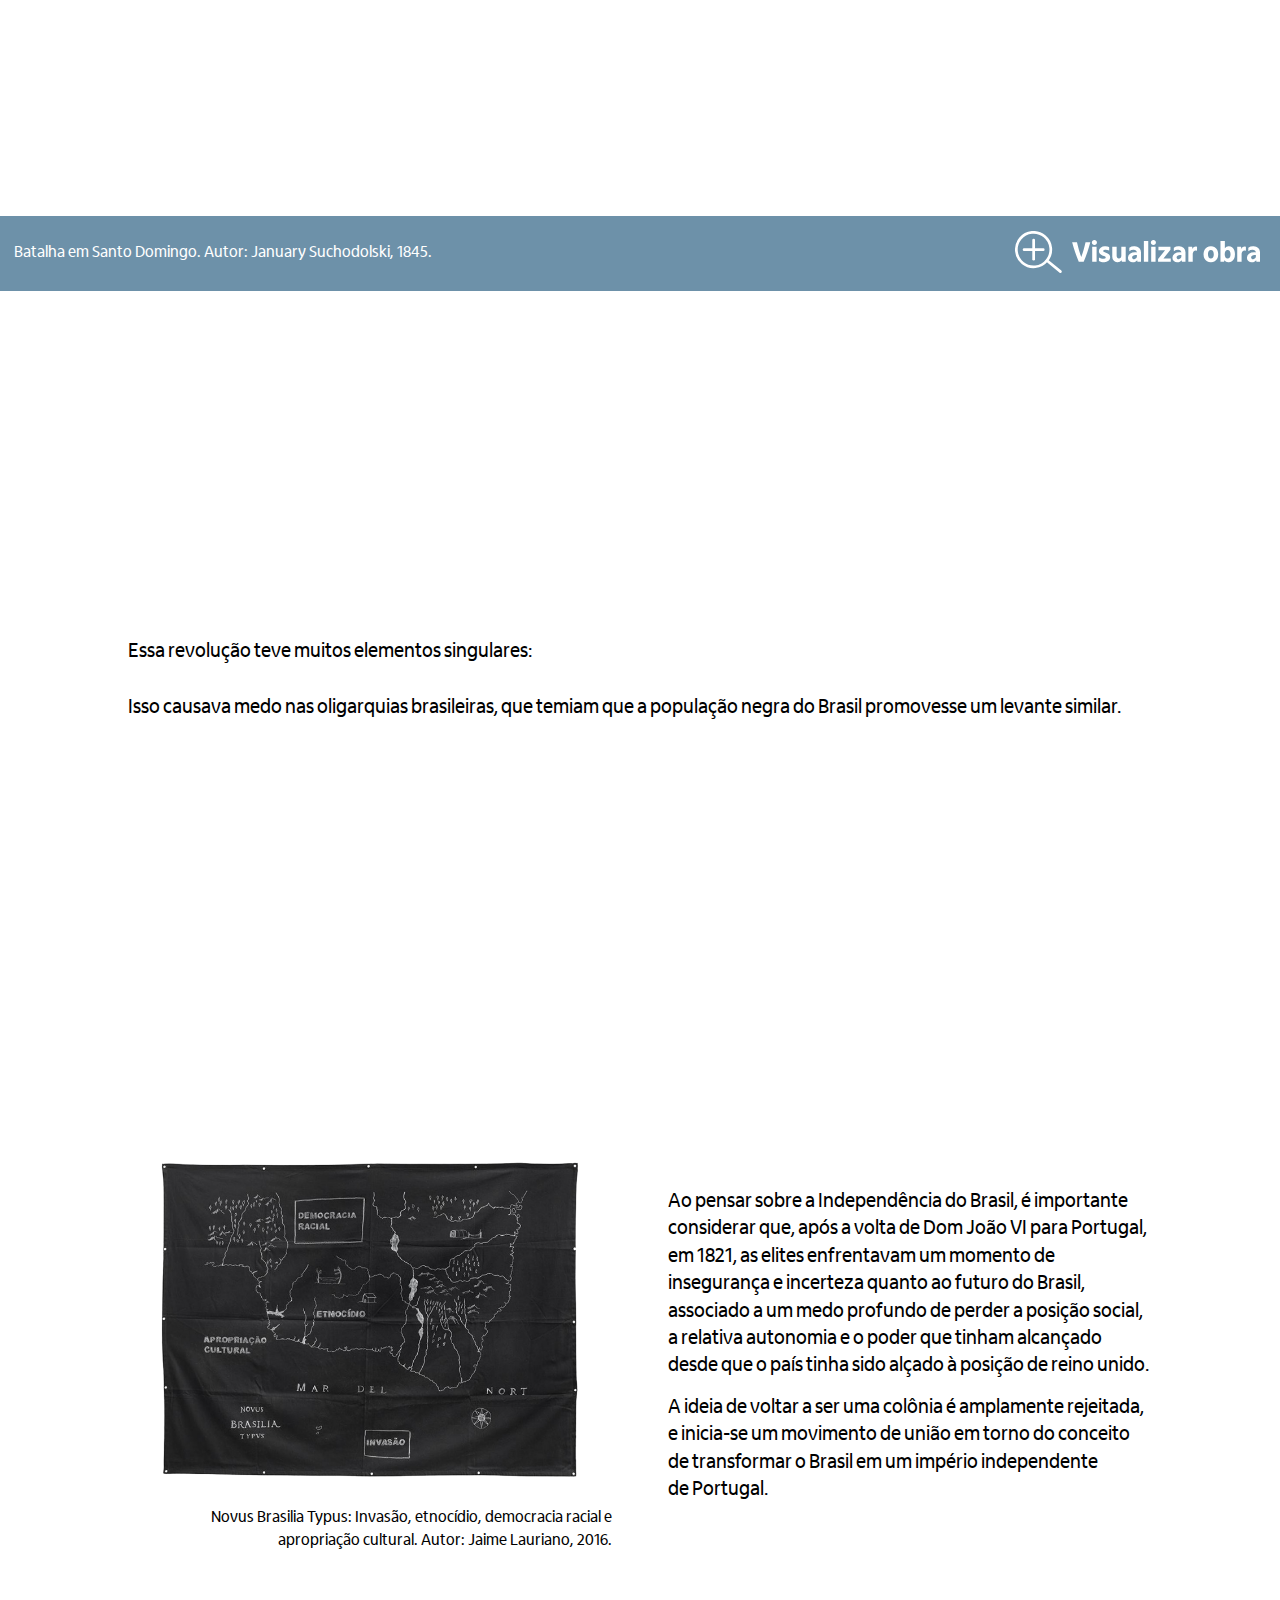
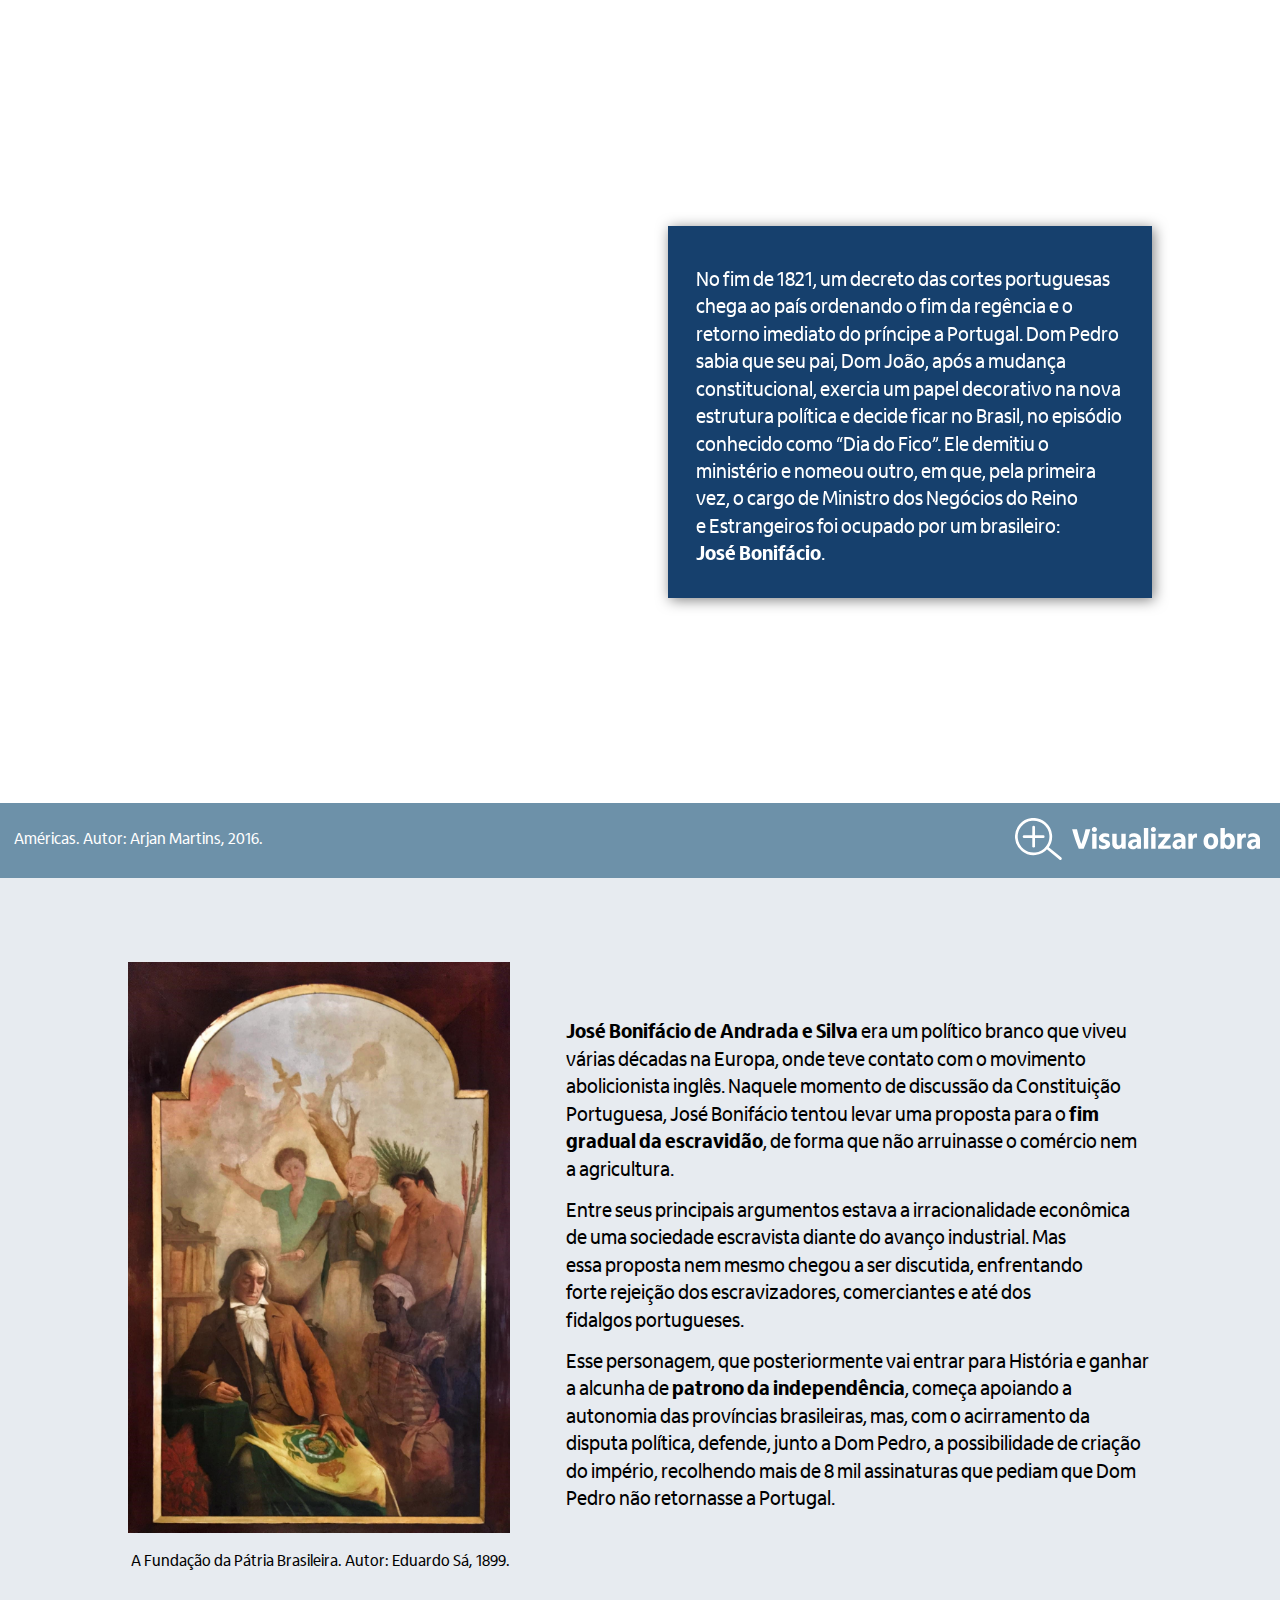
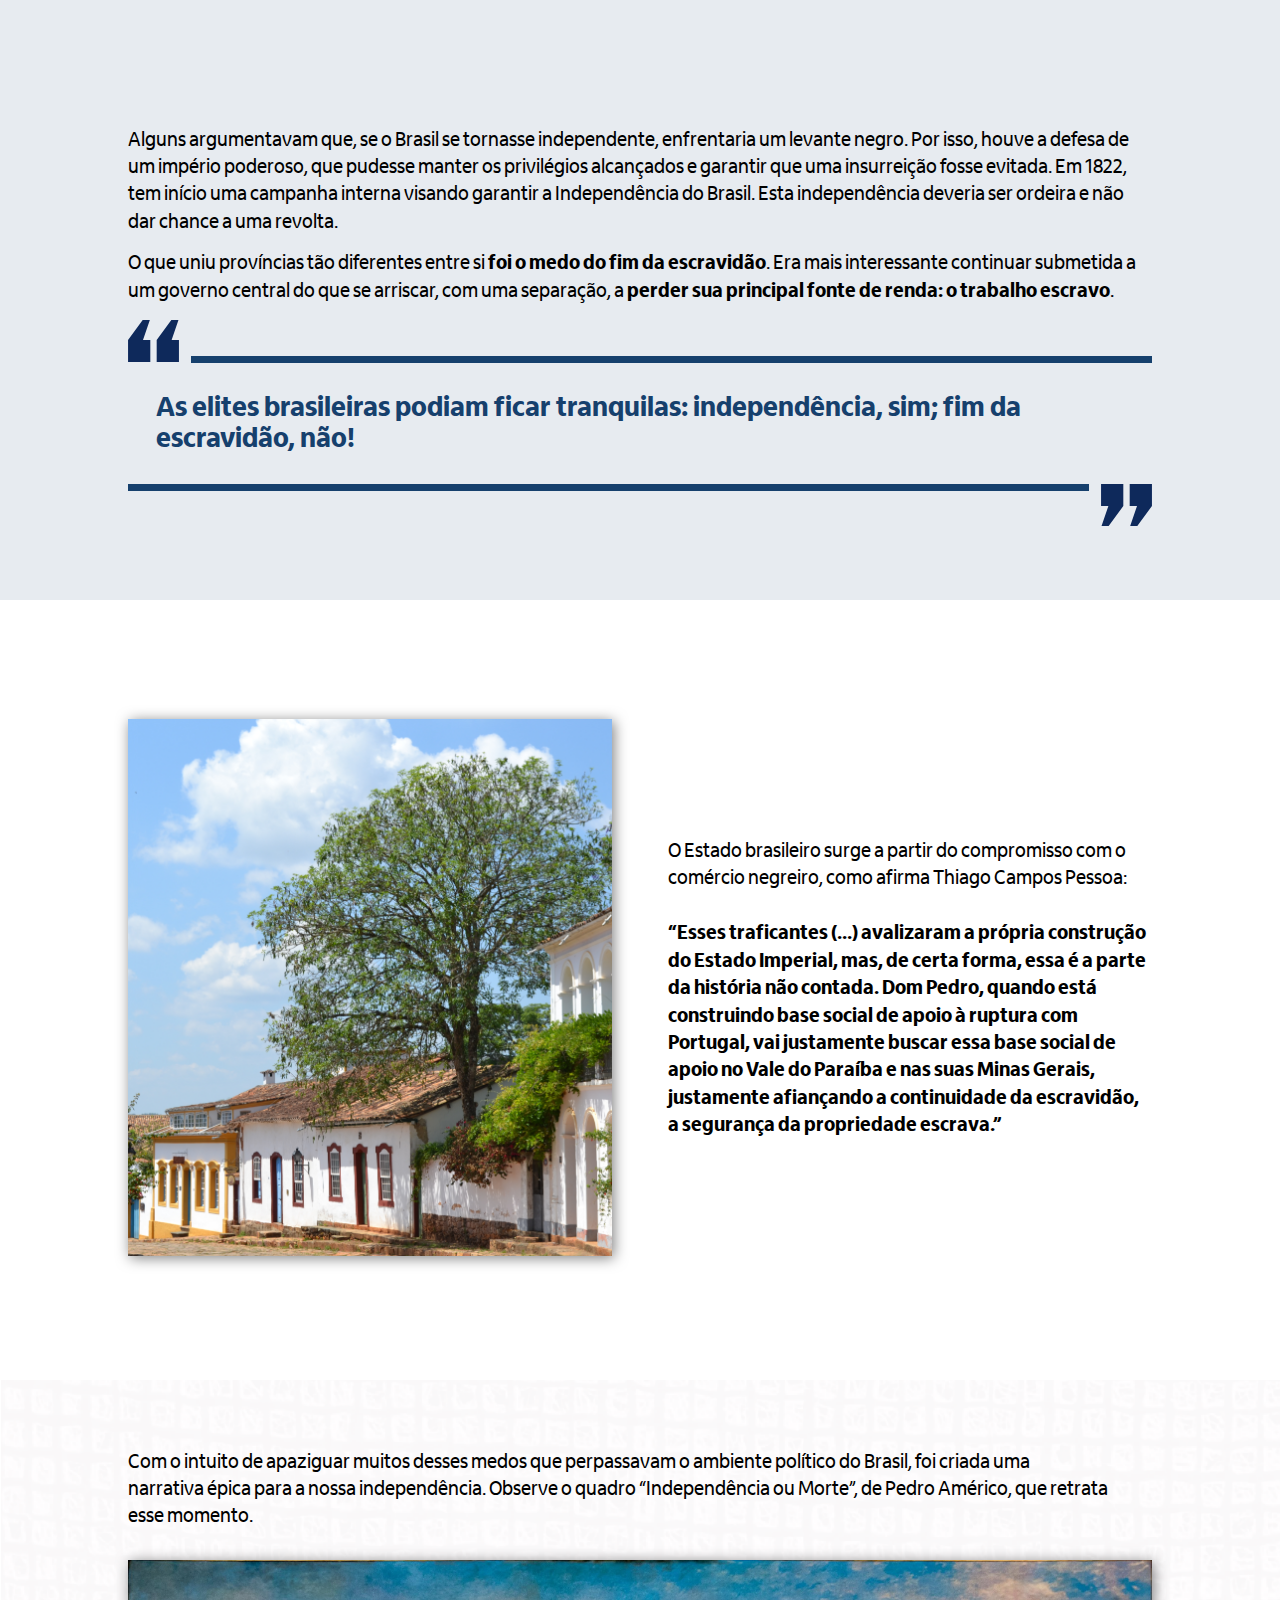
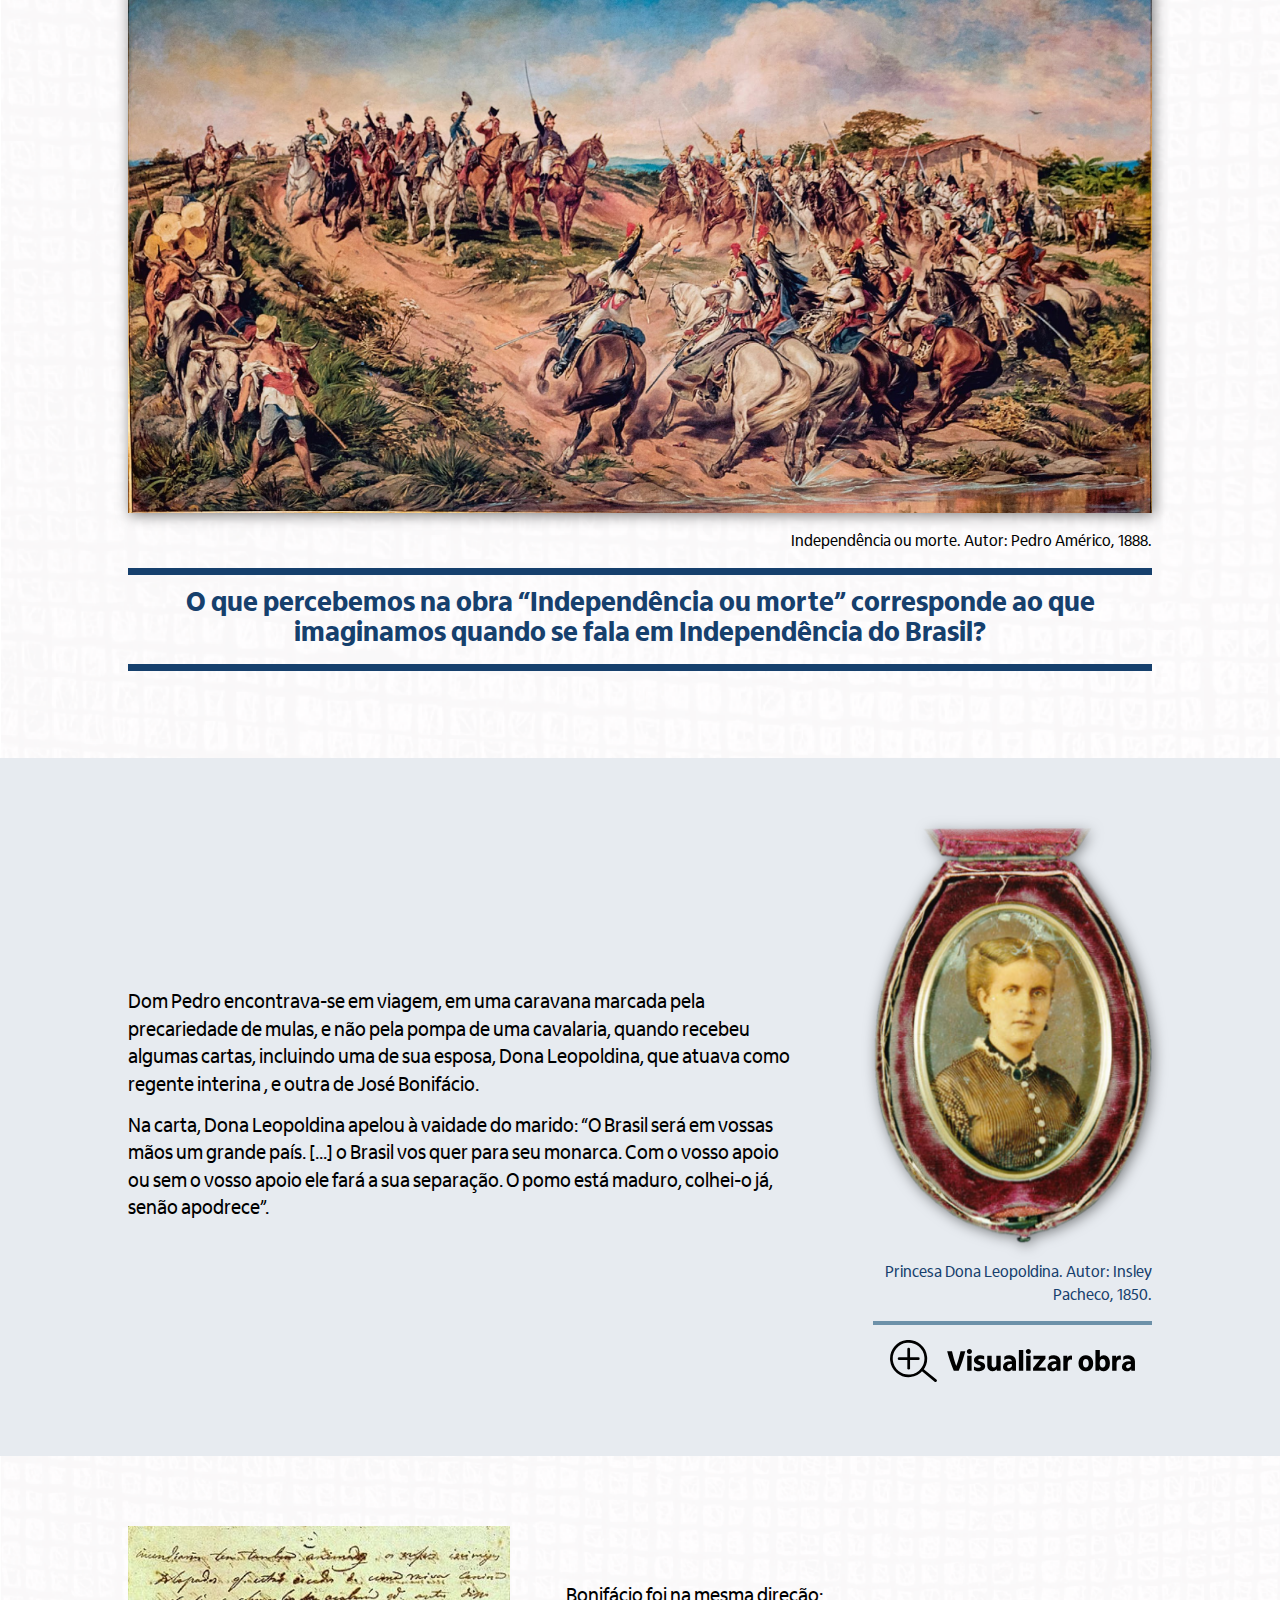
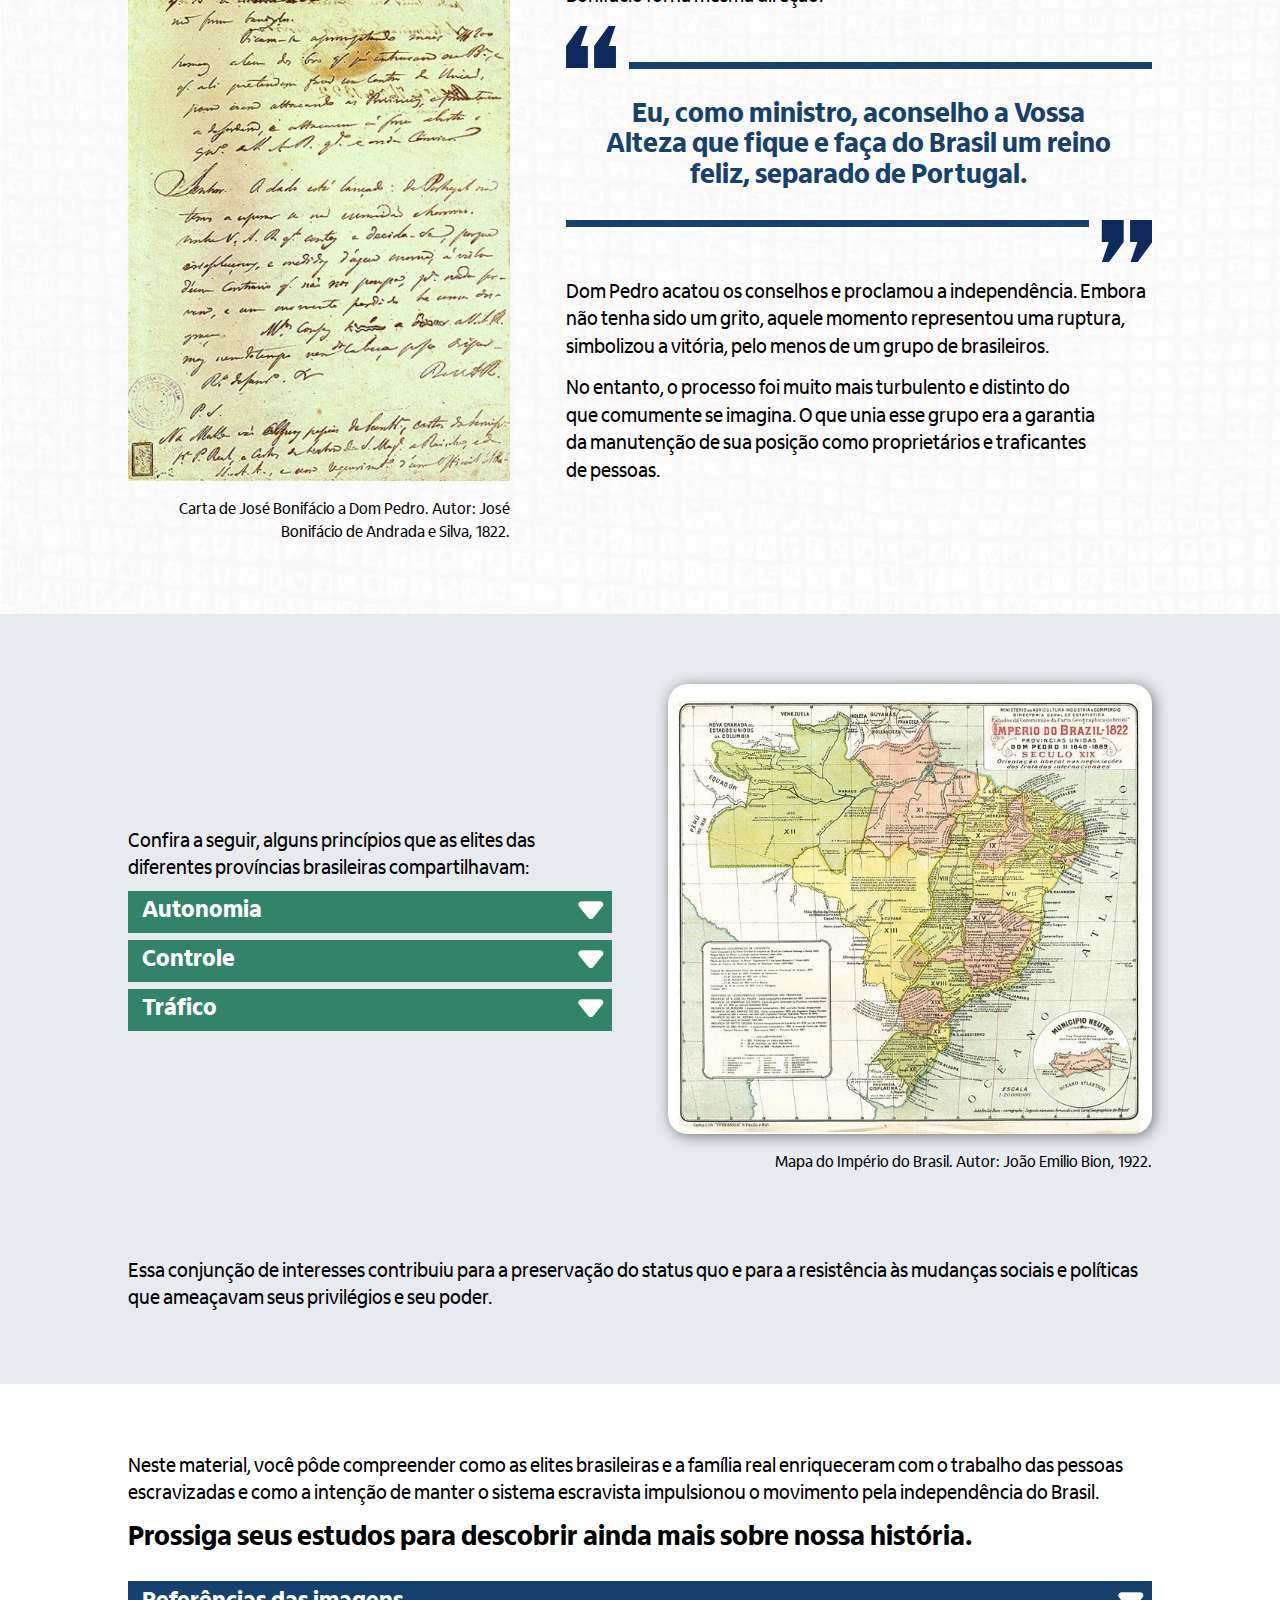
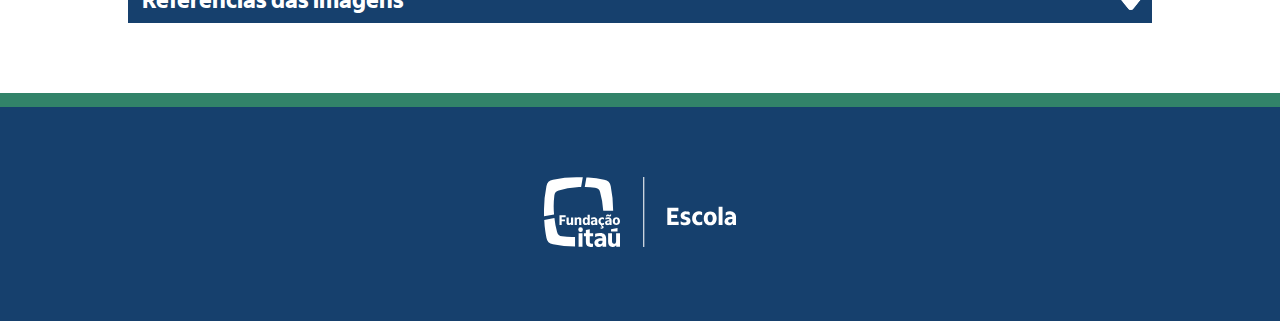
==== commit 570b1985: "[INITIAL]" ====
--- a/app/pages/onepage/index.html
+++ b/app/pages/onepage/index.html
@@ -47,7 +47,7 @@
             <div class="col col-bg   col-02   prop-pt5 prop-pb5 prop-tablet-pt2 prop-tablet-pb2" alt="" aria-label="" tabindex="-1">
               <div class="wrapper">
                 <div class="container-slides">
-                  <div class="slider owl-carousel owl-theme parent-inside-col slide-box owl-nav04 up color-bg-02 prop-p2 shadow no-dots zoomIn" show="1" infinite="-1" nextLiberate="-1" nav="1" dots="1" center="1" autp="-1" dotsloader="-1">
+                  <div class="slider owl-carousel owl-theme parent-inside-col slide-box owl-nav04 up color-bg-01 prop-p2 shadow no-dots zoomIn" show="1" infinite="-1" nextLiberate="-1" nav="1" dots="1" center="1" autp="-1" dotsloader="-1">
                     <div class="owl-item-container">
                       <div class="col   col-one col-01  col-full " alt="" aria-label="" tabindex="-1">
                         <div class="wrapper">
@@ -128,7 +128,7 @@
         </div>
       </section>
       <section class="section04 full-H">
-        <div class="container-template-wildcard bg-bottom prop-bg-fixed legend" style="background-image: url(../../assets/img/img06.png);">
+        <div class="container-template-wildcard prop-bg-fixed legend" style="background-image: url(../../assets/img/img06.png);">
           <div class="row-wrap">
             <div class="col col-bg col-zero  col-01   " alt="" aria-label="" tabindex="-1">
               <div class="wrapper">
@@ -136,24 +136,23 @@
             </div>
             <div class="col col-bg   col-02   prop-pt5 prop-pb5 prop-tablet-pt2 prop-tablet-pb2" alt="" aria-label="" tabindex="-1">
               <div class="wrapper">
-                <div class="container-item-card wow zoomIn color-bg-01 prop-p2">
+                <div class="container-item-card wow zoomIn color-bg-01 prop-p2 img-shadow">
                   <p class="text prop-m0 color-white" tabindex="1">Pode-se dizer que a base da independência e da construção do Estado brasileiro é a escravidão, mas o sentimento que impulsiona a independência é o medo. <b>Medo de perder os privilégios, a riqueza e a propriedade</b>.</p>
                   <p class="text prop-mt1 color-white" tabindex="2">Contudo, esses proprietários tinham outro grande temor: que acontecesse aqui algo semelhante à <b>Revolução do Haiti</b>.</p>
-                  <div class="container-btn">
-                    <button class="botao prop-mt2 pulse infinite" tabindex="3" aria-label="Visulizar obra" data-modal="#obra01" item="" onClick="">
-                      <div class="container-image"><img class="prop-h4 img-shadow" src="../../assets/img/obra02.svg" alt="" aria-label="" tabindex="-1" aria-hidden="aria-hidden"/>
-                      </div>
-                    </button>
-                  </div>
-                </div>
-                <p class="smalltext color-white legenda" tabindex="4"></p>
-              </div>
-            </div>
-          </div>
+                </div>
+                <p class="smalltext color-white legend0" tabindex="3">Batalha em Santo Domingo. Autor: January Suchodolski, 1845. A imagem representa uma luta entre as tropas polonesas, a serviço do exército francês, e as forças de libertação dos haitianos. Há muitos soldados em combate corpo a corpo. No canto esquerdo da imagem, há um soldado negro segurando uma cabeça de um soldado branco. Alguns soldados estão usando uniformes, lutam com armas de fogo e espadas. Outros soldados usam roupas mais simples e lutam com lanças, espadas e facões. Há soldados caídos no chão, tanto brancos quanto negros.</p>
+              </div>
+            </div>
+          </div>
+        </div>
+        <div class="flexObra color-bg-06">
+          <p class="smalltext color-white">Batalha em Santo Domingo. Autor: January Suchodolski, 1845.</p>
+          <button class="botao pulse" data-modal="#obra01"><img class="prop-h3" src="../../assets/img/obra2.svg"/>
+          </button>
         </div>
         <div class="modal interaction-modal parent-inside-col modal modal-comum modal-obra" id="obra01">
           <div class="flex-center">
-            <div class="box in delay1" aria-label="janela" aria-modal="aria-modal" role="dialog" tabindex="5">
+            <div class="box in delay1" aria-label="janela" aria-modal="aria-modal" role="dialog" tabindex="4">
               <div class="container-template-wildcard">
                 <div class="col   col-one col-01  col-full " alt="" aria-label="" tabindex="-1">
                   <div class="wrapper">
@@ -185,17 +184,9 @@
                             </div>
                             <div class="line-major">
                               <p class="text prop-m0" tabindex="2">De acordo com o autor Marco Morel, no livro “A Revolução do Haiti e o Brasil escravista: o que não deve ser dito”, este evento, que aconteceu no território haitiano no período de 1791 a 1804, foi algo marcante na história da humanidade.</p>
+                              <p class="text prop-mt1" tabindex="3">Trata-se de uma insurreição de pessoas escravizadas transformada em revolução, cujo resultado foi a segunda independência proclamada nas Américas, logo depois dos Estados Unidos. A revolução haitiana representou um rompimento decisivo com o domínio colonial francês, ao mesmo tempo em que encarnou a luta pela emancipação da população negra.</p>
                             </div>
                           </div>
-                        </div>
-                      </div>
-                    </div>
-                  </div>
-                  <div class="owl-item-container">
-                    <div class="col   col-one col-01  col-full " alt="" aria-label="" tabindex="-1">
-                      <div class="wrapper">
-                        <div class="container-item-card card-border wow zoomIn">
-                          <p class="text prop-m0" tabindex="3">Trata-se de uma insurreição de pessoas escravizadas transformada em revolução, cujo resultado foi a segunda independência proclamada nas Américas, logo depois dos Estados Unidos. A revolução haitiana representou um rompimento decisivo com o domínio colonial francês, ao mesmo tempo em que encarnou a luta pela emancipação da população negra.</p>
                         </div>
                       </div>
                     </div>
@@ -205,15 +196,7 @@
                       <div class="wrapper">
                         <div class="container-item-card card-border wow zoomIn">
                           <p class="text prop-m0" tabindex="4">Este movimento histórico pioneiro não apenas afirmou a autonomia da população negra na busca pela liberdade, mas também desempenhou um papel crucial na busca pela promoção de direitos sociais e políticos, levando a um Estado em que a escravidão foi abolida e que passou a ser governado por pessoas ex-cativas não brancas.</p>
-                        </div>
-                      </div>
-                    </div>
-                  </div>
-                  <div class="owl-item-container">
-                    <div class="col   col-one col-01  col-full " alt="" aria-label="" tabindex="-1">
-                      <div class="wrapper">
-                        <div class="container-item-card card-border wow zoomIn">
-                          <p class="text prop-m0" tabindex="5">O protagonismo da população negra permitiu o desmonte da sociedade escravista, criando novas formas de relação social, e tornou o Haiti o primeiro país das Américas a abolir a escravatura, no final do século XVIII.</p>
+                          <p class="text prop-mt1" tabindex="5">O protagonismo da população negra permitiu o desmonte da sociedade escravista, criando novas formas de relação social, e tornou o Haiti o primeiro país das Américas a abolir a escravatura, no final do século XVIII. Isso causava medo nas oligarquias brasileiras, que temiam que a população negra do Brasil promovesse um levante similar.</p>
                         </div>
                       </div>
                     </div>
@@ -225,20 +208,20 @@
           </div>
         </div>
       </section>
-      <section class="section06 color-bg-03">
-        <div class="container-template-wildcard prop-bg-fixed prop-pt5 prop-pb5 prop-tablet-pt2 prop-tablet-pb2">
-          <div class="row-wrap">
-            <div class="col    col-01   left" alt="" aria-label="" tabindex="-1">
-              <div class="wrapper">
-                <div class="container-image"><img src="../../assets/img/img08.png" alt="" aria-label="" tabindex="-1" aria-hidden="aria-hidden"/>
-                </div>
-                <p class="smalltext legenda" tabindex="1">Novus Brasilia Typus: Invasão, etnocídio, democracia racial e apropriação cultural. Autor: Jaime Lauriano, 2016.</p>
-              </div>
-            </div>
-            <div class="col    col-02   prop-pt2 prop-pb2 right" alt="" aria-label="" tabindex="-1">
-              <div class="wrapper">
-                <p class="text" tabindex="2">Ao pensar sobre a Independência do Brasil, é importante considerar que, após a volta de Dom João VI para Portugal, em 1821, as elites enfrentavam um momento de insegurança e incerteza quanto ao futuro do Brasil, associado a um medo profundo de perder a posição social, a relativa autonomia e o poder que tinham alcançado desde que o país tinha sido alçado à posição de reino unido.</p>
-                <p class="text" tabindex="3">A ideia de voltar a ser uma colônia é amplamente rejeitada, e inicia-se um movimento de união em torno do conceito de transformar o Brasil em um império independente de Portugal.</p>
+      <section class="section06">
+        <div class="container-template-wildcard prop-bg-fixed prop-pt5 prop-pb5 prop-tablet-pt2 prop-tablet-pb2" style="background-image: url(../../assets/img/bg.png);">
+          <div class="row-wrap">
+            <div class="col col-bg   col-01   left" alt="" aria-label="" tabindex="-1">
+              <div class="wrapper">
+                <div class="container-image"><img src="../../assets/img/img08.png" alt="A imagem mostra o desenho de um mapa feito com pemba branca e lápis dermatográfico sobre algodão preto. O mapa representa o Brasil sob uma nova perspectiva no ponto central de um panorama. Dentro do mapa, ao norte, na parte de cima, as palavras democracia racial aparecem em destaque; ao sul, na parte de baixo, a palavra etnocídio recebe destaque. Além da costa do mapa, o que vem pelas águas são representadas pelas palavras invasão e apropriação cultural." aria-label="A imagem mostra o desenho de um mapa feito com pemba branca e lápis dermatográfico sobre algodão preto. O mapa representa o Brasil sob uma nova perspectiva no ponto central de um panorama. Dentro do mapa, ao norte, na parte de cima, as palavras democracia racial aparecem em destaque; ao sul, na parte de baixo, a palavra etnocídio recebe destaque. Além da costa do mapa, o que vem pelas águas são representadas pelas palavras invasão e apropriação cultural." tabindex="1"/>
+                </div>
+                <p class="smalltext prop-txt-right" tabindex="2">Novus Brasilia Typus: Invasão, etnocídio, democracia racial e apropriação cultural. Autor: Jaime Lauriano, 2016.</p>
+              </div>
+            </div>
+            <div class="col col-bg   col-02   prop-pt2 prop-pb2 right" alt="" aria-label="" tabindex="-1">
+              <div class="wrapper">
+                <p class="text" tabindex="3">Ao pensar sobre a Independência do Brasil, é importante considerar que, após a volta de Dom João VI para Portugal, em 1821, as elites enfrentavam um momento de insegurança e incerteza quanto ao futuro do Brasil, associado a um medo profundo de perder a posição social, a relativa autonomia e o poder que tinham alcançado desde que o país tinha sido alçado à posição de reino unido.</p>
+                <p class="text" tabindex="4">A ideia de voltar a ser uma colônia é amplamente rejeitada, e inicia-se um movimento de união em torno do conceito de transformar o Brasil em um império independente de Portugal.</p>
               </div>
             </div>
           </div>
@@ -253,23 +236,22 @@
             </div>
             <div class="col col-bg   col-02   prop-pt5 prop-pb5 prop-tablet-pt2 prop-tablet-pb2" alt="" aria-label="" tabindex="-1">
               <div class="wrapper">
-                <div class="container-item-card wow zoomIn color-bg-01 prop-p2">
+                <div class="container-item-card wow zoomIn color-bg-01 prop-p2 img-shadow">
                   <p class="text prop-mt1 color-white" tabindex="1">No fim de 1821, um decreto das cortes portuguesas chega ao país ordenando o fim da regência e o retorno imediato do príncipe a Portugal. Dom Pedro sabia que seu pai, Dom João, após a mudança constitucional, exercia um papel decorativo na nova estrutura política e decide ficar no Brasil, no episódio conhecido como “Dia do Fico”. Ele demitiu o ministério e nomeou outro, em que, pela primeira vez, o cargo de Ministro dos Negócios do Reino e Estrangeiros foi ocupado por um brasileiro: <b>José Bonifácio</b>.</p>
-                  <div class="container-btn">
-                    <button class="botao prop-mt2 pulse infinite" tabindex="2" aria-label="Visulizar obra" data-modal="#obra02" item="" onClick="">
-                      <div class="container-image"><img class="prop-h4 img-shadow" src="../../assets/img/obra02.svg" alt="" aria-label="" tabindex="-1" aria-hidden="aria-hidden"/>
-                      </div>
-                    </button>
-                  </div>
-                </div>
-                <p class="smalltext color-white legenda" tabindex="3">Américas. Autor: Arjan Martins, 2016.</p>
-              </div>
-            </div>
-          </div>
+                </div>
+                <p class="smalltext color-white legend0" tabindex="2">Américas. Autor: Arjan Martins, 2016. A imagem mostra, na parte de cima, uma rosa dos ventos, uma coroa espelhadas e uma águia unidas por uma corda que se estende pela largura do desenho. Na parte de baixo, há uma caravela invertida, de cabeça para baixo, e outra rosa dos ventos sob um fundo azul com detalhes em preto.</p>
+              </div>
+            </div>
+          </div>
+        </div>
+        <div class="flexObra color-bg-06">
+          <p class="smalltext color-white">Américas. Autor: Arjan Martins, 2016.</p>
+          <button class="botao pulse" data-modal="#obra01"><img class="prop-h3" src="../../assets/img/obra2.svg"/>
+          </button>
         </div>
         <div class="modal interaction-modal parent-inside-col modal modal-comum modal-obra" id="obra02">
           <div class="flex-center">
-            <div class="box in delay1" aria-label="janela" aria-modal="aria-modal" role="dialog" tabindex="4">
+            <div class="box in delay1" aria-label="janela" aria-modal="aria-modal" role="dialog" tabindex="3">
               <div class="container-template-wildcard">
                 <div class="col   col-one col-01  col-full " alt="" aria-label="" tabindex="-1">
                   <div class="wrapper">
@@ -288,51 +270,23 @@
           <div class="row-wrap">
             <div class="col    col-01-40   left" alt="" aria-label="" tabindex="-1">
               <div class="wrapper">
-                <div class="container-image"><img src="../../assets/img/img10.png" alt="" aria-label="" tabindex="-1" aria-hidden="aria-hidden"/>
-                </div>
-                <p class="smalltext legenda" tabindex="1">A Fundação da Pátria Brasileira. <br>Autor: Eduardo Sá, 1899.</p>
+                <div class="container-image"><img src="../../assets/img/img10.png" alt="A imagem mostra Jose Bonifácio e Dom Pedro I, rodeados por representantes das três etnias que formam a nação brasileira: o negro, o índio e o português. José Bonifácio está sentado em primeiro plano. Ele é um homem branco de cabelos grisalhos, vestindo um paletó marrom sobre um colete também marrom e uma camisa branca. Em seu colo, há uma bandeira imperial. Ao seu lado, está uma mulher negra ajoelhada. Ela usa um vestido marrom e bege e um pano branco na cabeça. Atrás deles, Dom Pedro I está de pé vestindo um paletó cinza e calças brancas. Ao lado direito dele, há um homem branco vestindo uma camisa verde e, do seu lado esquerdo, um indígena com um enfeite de folhas sobre a cabeça." aria-label="A imagem mostra Jose Bonifácio e Dom Pedro I, rodeados por representantes das três etnias que formam a nação brasileira: o negro, o índio e o português. José Bonifácio está sentado em primeiro plano. Ele é um homem branco de cabelos grisalhos, vestindo um paletó marrom sobre um colete também marrom e uma camisa branca. Em seu colo, há uma bandeira imperial. Ao seu lado, está uma mulher negra ajoelhada. Ela usa um vestido marrom e bege e um pano branco na cabeça. Atrás deles, Dom Pedro I está de pé vestindo um paletó cinza e calças brancas. Ao lado direito dele, há um homem branco vestindo uma camisa verde e, do seu lado esquerdo, um indígena com um enfeite de folhas sobre a cabeça." tabindex="1"/>
+                </div>
+                <p class="smalltext legenda prop-mt1 prop-txt-right" tabindex="2">A Fundação da Pátria Brasileira. Autor: Eduardo Sá, 1899.</p>
               </div>
             </div>
             <div class="col    col-02-60   prop-pt2 prop-pb2 right" alt="" aria-label="" tabindex="-1">
               <div class="wrapper">
-                <div class="container-slides">
-                  <div class="slider owl-carousel owl-theme parent-inside-col slide-box owl-nav05 prop-p2 border-radius no-dots" show="1" infinite="-1" nextLiberate="-1" nav="1" dots="1" center="1" autp="-1" dotsloader="-1">
-                    <div class="owl-item-container">
-                      <div class="col   col-one col-01  col-full " alt="" aria-label="" tabindex="-1">
-                        <div class="wrapper">
-                          <div class="container-item-card card-border">
-                            <p class="text prop-mt1" tabindex="2"><b>José Bonifácio de Andrada e Silva</b> era um político branco que viveu várias décadas na Europa, onde teve contato com o movimento abolicionista inglês. Naquele momento de discussão da Constituição Portuguesa, José Bonifácio tentou levar uma proposta para o <b>fim gradual da escravidão</b>, de forma que não arruinasse o comércio nem a agricultura.</p>
-                          </div>
-                        </div>
-                      </div>
-                    </div>
-                    <div class="owl-item-container">
-                      <div class="col   col-one col-01  col-full " alt="" aria-label="" tabindex="-1">
-                        <div class="wrapper">
-                          <div class="container-item-card card-border">
-                            <p class="text prop-mt1" tabindex="3">Entre seus principais argumentos estava a irracionalidade econômica de uma sociedade escravista diante do avanço industrial. Mas essa proposta nem mesmo chegou a ser discutida, enfrentando forte rejeição dos escravizadores, comerciantes e até dos fidalgos portugueses.</p>
-                          </div>
-                        </div>
-                      </div>
-                    </div>
-                    <div class="owl-item-container">
-                      <div class="col   col-one col-01  col-full " alt="" aria-label="" tabindex="-1">
-                        <div class="wrapper">
-                          <div class="container-item-card card-border">
-                            <p class="text prop-mt1" tabindex="4">Esse personagem, que posteriormente vai entrar para História e ganhar a alcunha de <b>patrono da independência</b>, começa apoiando a autonomia das províncias brasileiras, mas, com o acirramento da disputa política, defende, junto a Dom Pedro, a possibilidade de criação do império, recolhendo mais de 8 mil assinaturas que pediam que Dom Pedro não retornasse a Portugal.</p>
-                          </div>
-                        </div>
-                      </div>
-                    </div>
-                  </div>
-                </div>
+                <p class="text prop-m0" tabindex="3"><b>José Bonifácio de Andrada e Silva</b> era um político branco que viveu várias décadas na Europa, onde teve contato com o movimento abolicionista inglês. Naquele momento de discussão da Constituição Portuguesa, José Bonifácio tentou levar uma proposta para o <b>fim gradual da escravidão</b>, de forma que não arruinasse o comércio nem a agricultura.</p>
+                <p class="text prop-mt1" tabindex="4">Entre seus principais argumentos estava a irracionalidade econômica de uma sociedade escravista diante do avanço industrial. Mas essa proposta nem mesmo chegou a ser discutida, enfrentando forte rejeição dos escravizadores, comerciantes e até dos fidalgos portugueses.</p>
+                <p class="text prop-mt1" tabindex="5">Esse personagem, que posteriormente vai entrar para História e ganhar a alcunha de <b>patrono da independência</b>, começa apoiando a autonomia das províncias brasileiras, mas, com o acirramento da disputa política, defende, junto a Dom Pedro, a possibilidade de criação do império, recolhendo mais de 8 mil assinaturas que pediam que Dom Pedro não retornasse a Portugal.</p>
               </div>
             </div>
           </div>
         </div>
       </section>
       <section class="section09 color-bg-03">
-        <div class="container-template-wildcard prop-pt5 prop-pb5 prop-tablet-pt2 prop-tablet-pb2 up" style="background-image: url(../../assets/img/bg.png);">
+        <div class="container-template-wildcard prop-bg-fixed prop-pt5 prop-pb5 prop-tablet-pt2 prop-tablet-pb2 up" style="background-image: url(../../assets/img/bg.png);">
           <div class="col col-bg  col-one col-01  col-full " alt="" aria-label="" tabindex="-1">
             <div class="wrapper">
               <p class="text prop-m0" tabindex="1">Alguns argumentavam que, se o Brasil se tornasse independente, enfrentaria um levante negro. Por isso, houve a defesa de um império poderoso, que pudesse manter os privilégios alcançados e garantir que uma insurreição fosse evitada. Em 1822, tem início uma campanha interna visando garantir a Independência do Brasil. Esta independência deveria ser ordeira e não dar chance a uma revolta.</p>
@@ -348,24 +302,19 @@
           </div>
         </div>
       </section>
-      <section class="section10 color-bg-03 full-H">
-        <div class="container-template-wildcard">
+      <section class="section10 full-H">
+        <div class="container-template-wildcard prop-bg-fixed" style="background-image: url(../../assets/img/bg.png);">
           <div class="row-wrap">
             <div class="col col-bg   col-01   left" alt="" aria-label="" tabindex="-1">
-              <div class="col-bg-int" style="background-image: url(../../assets/img/img11.png);"></div>
-              <div class="wrapper">
-              </div>
-            </div>
-            <div class="col    col-02   prop-pt2 prop-pb2 prop-tablet-pt2 prop-tablet-pb2 right" alt="" aria-label="" tabindex="-1">
+              <div class="wrapper">
+                <div class="container-image"><img class="img-shadow" src="../../assets/img/img11.png" alt="" aria-label="" tabindex="-1" aria-hidden="aria-hidden"/>
+                </div>
+              </div>
+            </div>
+            <div class="col col-bg   col-02   prop-pt2 prop-pb2 prop-tablet-pt2 prop-tablet-pb2 right" alt="" aria-label="" tabindex="-1">
               <div class="wrapper">
                 <p class="text prop-m0" tabindex="1">O Estado brasileiro surge a partir do compromisso com o comércio negreiro, como afirma Thiago Campos Pessoa:</p>
-                <div class="container-image"><img class="prop-h3 prop-mt1 aspa-left" src="../../assets/img/aspas.svg" alt="" aria-label="" tabindex="-1" aria-hidden="aria-hidden"/>
-                </div>
-                <div class="container-item-card aspas-04">
-                  <p class="text prop-m0 color-01" tabindex="2"><b>Esses traficantes (...) avalizaram a própria construção do Estado Imperial, mas, de certa forma, essa é a parte da história não contada. Dom Pedro, quando está construindo base social de apoio à ruptura com Portugal, vai justamente buscar essa base social de apoio no Vale do Paraíba e nas suas Minas Gerais, justamente afiançando a continuidade da escravidão, a segurança da propriedade escrava.</b></p>
-                </div>
-                <div class="container-image"><img class="prop-h3 aspa-right" src="../../assets/img/aspas.svg" alt="" aria-label="" tabindex="-1" aria-hidden="aria-hidden"/>
-                </div>
+                <p class="text prop-mt2" tabindex="2"><b>“Esses traficantes (...) avalizaram a própria construção do Estado Imperial, mas, de certa forma, essa é a parte da história não contada. Dom Pedro, quando está construindo base social de apoio à ruptura com Portugal, vai justamente buscar essa base social de apoio no Vale do Paraíba e nas suas Minas Gerais, justamente afiançando a continuidade da escravidão, a segurança da propriedade escrava.”</b></p>
               </div>
             </div>
           </div>
@@ -376,10 +325,10 @@
           <div class="col col-bg  col-one col-01  col-full up" alt="" aria-label="" tabindex="-1">
             <div class="wrapper">
               <p class="text prop-m0" tabindex="1">Com o intuito de apaziguar muitos desses medos que perpassavam o ambiente político do Brasil, foi criada uma narrativa épica para a nossa independência. Observe o quadro “Independência ou Morte”, de Pedro Américo, que retrata esse momento.</p>
-              <div class="container-image"><img class="img-shadow prop-mt2" src="../../assets/img/img12.png" alt="" aria-label="" tabindex="-1" aria-hidden="aria-hidden"/>
-              </div>
-              <p class="smalltext prop-mt1 prop-txt-right" tabindex="2">Independência ou morte. <br> Autor: Pedro Américo, 1888.</p>
-              <h3 class="subtitle prop-mt1 border-top-bottom color-01" tabindex="3">O que percebemos na obra “Independência ou morte” corresponde ao que imaginamos quando se fala em Independência do Brasil? </h3>
+              <div class="container-image"><img class="img-shadow prop-mt2" src="../../assets/img/img12.png" alt="A imagem mostra Dom Pedro I ao centro, montado em um cavalo e empunhando sua espada. À sua volta, há um grupo de soldados, usando fardas de cor branca com detalhes em vermelho e capacetes dourados. Eles estão sobre cavalos e também empunham suas espadas. Eles estão em uma paisagem natural, com árvores e grama e o riacho Ipiranga ao fundo." aria-label="A imagem mostra Dom Pedro I ao centro, montado em um cavalo e empunhando sua espada. À sua volta, há um grupo de soldados, usando fardas de cor branca com detalhes em vermelho e capacetes dourados. Eles estão sobre cavalos e também empunham suas espadas. Eles estão em uma paisagem natural, com árvores e grama e o riacho Ipiranga ao fundo." tabindex="2"/>
+              </div>
+              <p class="smalltext prop-mt1 prop-txt-right" tabindex="3">Independência ou morte. Autor: Pedro Américo, 1888.</p>
+              <h3 class="subtitle prop-mt1 border-top-bottom color-01 prop-txt-center" tabindex="4">O que percebemos na obra “Independência ou morte” corresponde ao que imaginamos quando se fala em Independência do Brasil? </h3>
             </div>
           </div>
         </div>
@@ -387,17 +336,39 @@
       <section class="section12 color-bg-03">
         <div class="container-template-wildcard prop-pt5 prop-pb5 prop-tablet-pt2 prop-tablet-pb2">
           <div class="row-wrap">
-            <div class="col    col-01-60   left" alt="" aria-label="" tabindex="-1">
+            <div class="col    col-01-70   left" alt="" aria-label="" tabindex="-1">
               <div class="wrapper">
                 <p class="text prop-m0" tabindex="1">Dom Pedro encontrava-se em viagem, em uma caravana marcada pela precariedade de mulas, e não pela pompa de uma cavalaria, quando recebeu algumas cartas, incluindo uma de sua esposa, Dona Leopoldina, que atuava como regente interina ,  e outra de José Bonifácio.</p>
                 <p class="text prop-mt1" tabindex="2">Na carta, Dona Leopoldina apelou à vaidade do marido: “O Brasil será em vossas mãos um grande país. [...] o Brasil vos quer para seu monarca. Com o vosso apoio ou sem o vosso apoio ele fará a sua separação. O pomo está maduro, colhei-o já, senão apodrece”.</p>
               </div>
             </div>
-            <div class="col    col-02-40   right" alt="" aria-label="" tabindex="-1">
-              <div class="wrapper">
-                <div class="container-image"><img class="img-shadow" src="../../assets/img/img13.png" alt="" aria-label="" tabindex="-1" aria-hidden="aria-hidden"/>
-                </div>
-              </div>
+            <div class="col    col-02-30   right" alt="" aria-label="" tabindex="-1">
+              <div class="wrapper">
+                <div class="container-image"><img class="img-shadow" src="../../assets/img/img13.png" alt="A imagem apresenta uma mulher branca, de olhos e cabelos claros. Ela está com o cabelo dividido ao meio e preso na parte de trás da cabeça. Ela usa um vestido marrom com listras verticais pretas bem finas, botões brancos e renda na gola. Além de brincos pretos e de um colar preto com uma pedra escura." aria-label="A imagem apresenta uma mulher branca, de olhos e cabelos claros. Ela está com o cabelo dividido ao meio e preso na parte de trás da cabeça. Ela usa um vestido marrom com listras verticais pretas bem finas, botões brancos e renda na gola. Além de brincos pretos e de um colar preto com uma pedra escura." tabindex="3"/>
+                </div>
+                <p class="smalltext prop-mt1 prop-txt-right mbsolid" tabindex="4">Princesa Dona Leopoldina. Autor: Insley Pacheco, 1850.</p>
+                <div class="container-btn">
+                  <button class="botao pulse infinite btnobra" tabindex="5" aria-label="Obra" data-modal="#obra03" item="" onClick="">
+                    <div class="container-image"><img class="prop-h3" src="../../assets/img/obra.svg" alt="" aria-label="" tabindex="-1" aria-hidden="aria-hidden"/>
+                    </div>
+                  </button>
+                </div>
+              </div>
+            </div>
+          </div>
+        </div>
+        <div class="modal interaction-modal parent-inside-col modal modal-comum modal-obra" id="obra03">
+          <div class="flex-center">
+            <div class="box in delay1" aria-label="janela" aria-modal="aria-modal" role="dialog" tabindex="6">
+              <div class="container-template-wildcard">
+                <div class="col   col-one col-01  col-full " alt="" aria-label="" tabindex="-1">
+                  <div class="wrapper">
+                    <div class="container-image"><img src="../../assets/img/img13.png" alt="" aria-label="" tabindex="-1" aria-hidden="aria-hidden"/>
+                    </div>
+                  </div>
+                </div>
+              </div>
+              <button class="modal-close animated pulse infinite" aria-label="Fechar modal." arrow_status_class=""></button>
             </div>
           </div>
         </div>
@@ -405,24 +376,24 @@
       <section class="section13">
         <div class="container-template-wildcard prop-pt5 prop-pb5 prop-tablet-pt2 prop-tablet-pb2 up" style="background-image: url(../../assets/img/bg.png);">
           <div class="row-wrap">
-            <div class="col col-bg   col-01   " alt="" aria-label="" tabindex="-1">
+            <div class="col col-bg   col-01-40   " alt="" aria-label="" tabindex="-1">
               <div class="wrapper">
                 <div class="container-image"><img src="../../assets/img/img14.png" alt="" aria-label="" tabindex="-1" aria-hidden="aria-hidden"/>
                 </div>
-                <p class="smalltext prop-m0 prop-txt-right" tabindex="1">Carta de José Bonifácio a Dom Pedro, 1822.</p>
-              </div>
-            </div>
-            <div class="col col-bg   col-02   " alt="" aria-label="" tabindex="-1">
+                <p class="smalltext prop-mt1 prop-txt-right" tabindex="1">Carta de José Bonifácio a Dom Pedro. Autor: José Bonifácio de Andrada e Silva, 1822.</p>
+              </div>
+            </div>
+            <div class="col col-bg   col-02-60   " alt="" aria-label="" tabindex="-1">
               <div class="wrapper">
                 <p class="text prop-m0" tabindex="2">Bonifácio foi na mesma direção:</p>
                 <div class="container-image"><img class="prop-h3 prop-mt1 aspa-left" src="../../assets/img/aspas.svg" alt="" aria-label="" tabindex="-1" aria-hidden="aria-hidden"/>
                 </div>
                 <div class="container-item-card aspas-04">
-                  <h3 class="subtitle prop-m0 color-01" tabindex="3">Eu, como ministro, aconselho a Vossa Alteza que fique e faça do Brasil um reino feliz, separado de Portugal.</h3>
+                  <h3 class="subtitle prop-m0 color-01 prop-txt-center" tabindex="3">Eu, como ministro, aconselho a Vossa Alteza que fique e faça do Brasil um reino feliz, separado de Portugal.</h3>
                 </div>
                 <div class="container-image"><img class="prop-h3 aspa-right" src="../../assets/img/aspas.svg" alt="" aria-label="" tabindex="-1" aria-hidden="aria-hidden"/>
                 </div>
-                <p class="text prop-mt1" tabindex="4">D. Pedro acatou os conselhos e proclamou a independência. Embora não tenha sido um grito, aquele momento representou uma ruptura, simbolizou a vitória, pelo menos de um grupo de brasileiros.</p>
+                <p class="text prop-mt1" tabindex="4">Dom Pedro acatou os conselhos e proclamou a independência. Embora não tenha sido um grito, aquele momento representou uma ruptura, simbolizou a vitória, pelo menos de um grupo de brasileiros.</p>
                 <p class="text prop-mt1" tabindex="5">No entanto, o processo foi muito mais turbulento e distinto do que comumente se imagina. O que unia esse grupo era a garantia da manutenção de sua posição como proprietários e traficantes de pessoas.</p>
               </div>
             </div>
@@ -492,7 +463,7 @@
               <div class="wrapper">
                 <div class="container-image"><img class="img-shadow" src="../../assets/img/img15.png" alt="" aria-label="" tabindex="-1" aria-hidden="aria-hidden"/>
                 </div>
-                <p class="smalltext prop-mt1 prop-txt-right" tabindex="8">Carta de José Bonifácio a Dom Pedro, 1822.</p>
+                <p class="smalltext prop-mt1 prop-txt-right" tabindex="8">Mapa do Império do Brasil. Autor: João Emilio Bion, 1922.</p>
               </div>
             </div>
           </div>
@@ -508,17 +479,16 @@
         </div>
       </section>
       <section class="section16" id="complete-tela">
-        <div class="container-template-wildcard prop-bg-fixed legend">
-          <div class="col   col-one col-01  col-full prop-pt5 prop-pb5 prop-tablet-pt5 prop-tablet-pb5" alt="" aria-label="" tabindex="-1">
-            <div class="wrapper">
-              <div class="container-item-card zoomIn color-bg-02 prop-p2 prop-mt2 prop-mb2">
-                <p class="text color-white" tabindex="1">Nesse contexto, é fundamental reconhecer o papel crucial de figuras como Maria Felipa. A independência do Brasil foi protagonizada por uma ampla gama de atores sociais, incluindo uma mulher negra que representa diversos grupos. Sua participação sublinha a importância do engajamento popular e a contribuição vital das pessoas negras na luta pela independência do Brasil</p>
-              </div>
+        <div class="container-template-wildcard prop-bg-fixed legend" style="background-image: url(../../assets/img/bg.png);">
+          <div class="col col-bg  col-one col-01  col-full prop-pt5 prop-pb5 prop-tablet-pt5 prop-tablet-pb5" alt="" aria-label="" tabindex="-1">
+            <div class="wrapper">
+              <p class="text" tabindex="1">Neste material, você pôde compreender como as elites brasileiras e a família real enriqueceram com o trabalho das pessoas escravizadas e como a intenção de manter o sistema escravista impulsionou o movimento pela independência do Brasil.</p>
+              <h3 class="subtitle prop-mt1" tabindex="2">Prossiga seus estudos para descobrir ainda mais sobre nossa história.</h3>
               <div class="container-accordeon prop-mt2 accordeon-type03 up">
                 <div class="interaction-accordeon accordeon parent-inside-col">
                   <div class="bloco">
                     <div class="corpbtn">
-                      <button class="accordeon-title" tabindex="2" aria-label="Referências das imagens">
+                      <button class="accordeon-title" tabindex="3" aria-label="Referências das imagens">
                         <h4>Referências das imagens</h4>
                         <div class="seta-container">
                           <div class="img"></div>
@@ -527,7 +497,14 @@
                       <div class="accordeon-texto">
                         <div class="col   col-one col-01  col-full " alt="" aria-label="" tabindex="-1">
                           <div class="wrapper">
-                            <p class="text" tabindex="3"></p>
+                            <p class="text" tabindex="4">Batalha em San Domingo. Autor: January Suchodolski, 1845. Disponível em: <a class="link" href="https://commons.wikimedia.org/wiki/File:Battle_for_Palm_Tree_Hill.jpg", target="_blank", rel="noopener noreferrer">https://commons.wikimedia.org/wiki/File:Battle_for_Palm_Tree_Hill.jpg</a>.</p>
+                            <p class="text" tabindex="5">Novus Brasilia Typus: Invasão, etnocídio, democracia racial e apropriação cultural. Autor: Jaime Lauriano, 2016. Disponível em: <a class="link" href="https://enciclopedia.itaucultural.org.br/obras/115326-novus-brasilia-typus-invasao-etnocidio-democracia-racial-e-apropriacao-cultural", target="_blank", rel="noopener noreferrer">https://enciclopedia.itaucultural.org.br/obras/115326-novus-brasilia-typus-invasao-etnocidio-democracia-racial-e-apropriacao-cultural</a>.</p>
+                            <p class="text" tabindex="6">Américas. Autor: Arjan Martins, 2016. Disponível em: <a class="link" href="https://enciclopedia.itaucultural.org.br/obras/115773-americas", target="_blank", rel="noopener noreferrer">https://enciclopedia.itaucultural.org.br/obras/115773-americas</a>.</p>
+                            <p class="text" tabindex="7">A Fundação da Pátria Brasileira. Autor: Eduardo Sá, 1899. Disponível em: <a class="link" href="https://pt.m.wikipedia.org/wiki/Ficheiro:A_Funda%C3%A7%C3%A3o_da_P%C3%A1tria_Brasileira_(Eduardo_S%C3%A1,_1899).jpg", target="_blank", rel="noopener noreferrer">https://pt.m.wikipedia.org/wiki/Ficheiro:A_Funda%C3%A7%C3%A3o_da_P%C3%A1tria_Brasileira_(Eduardo_S%C3%A1,_1899).jpg</a>.</p>
+                            <p class="text" tabindex="8">Independência ou morte. Autor: Pedro Américo, 1888. Disponível em: <a class="link" href="https://commons.wikimedia.org/wiki/File:Pedro_Am%C3%A9rico_-_Independ%C3%AAncia_ou_Morte_-_Google_Art_Project.jpg", target="_blank", rel="noopener noreferrer">https://commons.wikimedia.org/wiki/File:Pedro_Am%C3%A9rico_-_Independ%C3%AAncia_ou_Morte_-_Google_Art_Project.jpg</a>.</p>
+                            <p class="text" tabindex="9">Princesa Dona Leopoldina. Autor: Insley Pacheco, 1850. Disponível em: <a class="link" href="https://enciclopedia.itaucultural.org.br/obras/97041-princesa-dona-leopoldina", target="_blank", rel="noopener noreferrer">https://enciclopedia.itaucultural.org.br/obras/97041-princesa-dona-leopoldina</a>.</p>
+                            <p class="text" tabindex="10">Carta de José Bonifácio a Dom Pedro. Autor: José Bonifácio de Andrada e Silva, 1822. Disponível em: <a class="link" href="https://commons.wikimedia.org/wiki/File:Carta_de_Jos%C3%A9_Bonif%C3%A1cio_a_Dom_Pedro.jpg", target="_blank", rel="noopener noreferrer">https://commons.wikimedia.org/wiki/File:Carta_de_Jos%C3%A9_Bonif%C3%A1cio_a_Dom_Pedro.jpg</a>.</p>
+                            <p class="text" tabindex="11">Mapa do Império do Brasil. Autor: João Emilio Bion, 1922. Disponível em: <a class="link" href="https://commons.wikimedia.org/wiki/File:Imperio_do_Brazil_1822.jpg", target="_blank", rel="noopener noreferrer">https://commons.wikimedia.org/wiki/File:Imperio_do_Brazil_1822.jpg</a>.</p>
                           </div>
                         </div>
                       </div>
--- a/app/pages/onepage/style.css
+++ b/app/pages/onepage/style.css
@@ -3278,7 +3278,7 @@
   border: solid 0.3rem #16406D;
 }
 .container-accordeon.accordeon-type03 .interaction-accordeon .bloco .corpbtn .accordeon-texto {
-  background-color: #FFFFFF;
+  background-color: #E7EBF0;
 }
 .container-accordeon.accordeon-type04 .interaction-accordeon .bloco .corpbtn .accordeon-title {
   background-color: #117ABA;
@@ -4249,6 +4249,28 @@
     left: 1rem;
   }
 }
+.btnobra {
+  margin: 0 auto;
+}
+.mbsolid {
+  color: #16406D;
+  margin-bottom: 1rem;
+  padding-bottom: 1rem;
+  border-bottom: 0.3rem solid #6D91A9;
+}
+.legend0 {
+  opacity: 0;
+  font-size: 1px;
+}
+.flexObra {
+  display: flex;
+  align-items: center;
+  justify-content: space-between;
+  padding: 1rem;
+}
+.flexObra button {
+  border: none;
+}
 .imgtop {
   width: 100%;
 }
@@ -4322,11 +4344,10 @@
 }
 .link {
   text-decoration: underline;
-  color: #FFFFFF;
 }
 .aspas-04 {
   position: relative;
-  padding: 2rem 0;
+  padding: 2rem;
 }
 .aspas-04::after {
   content: '';
@@ -4571,7 +4592,7 @@
 .border-top-bottom {
   border-top: 0.5rem solid #16406D;
   border-bottom: 0.5rem solid #16406D;
-  padding: 1rem 0;
+  padding: 1rem 2rem;
 }
 .slider-border-top {
   border-top: 0.5rem solid #328369;
@@ -4635,4 +4656,4 @@
   max-height: 90vh;
 }
 
-/*# sourceMappingURL=[data-uri]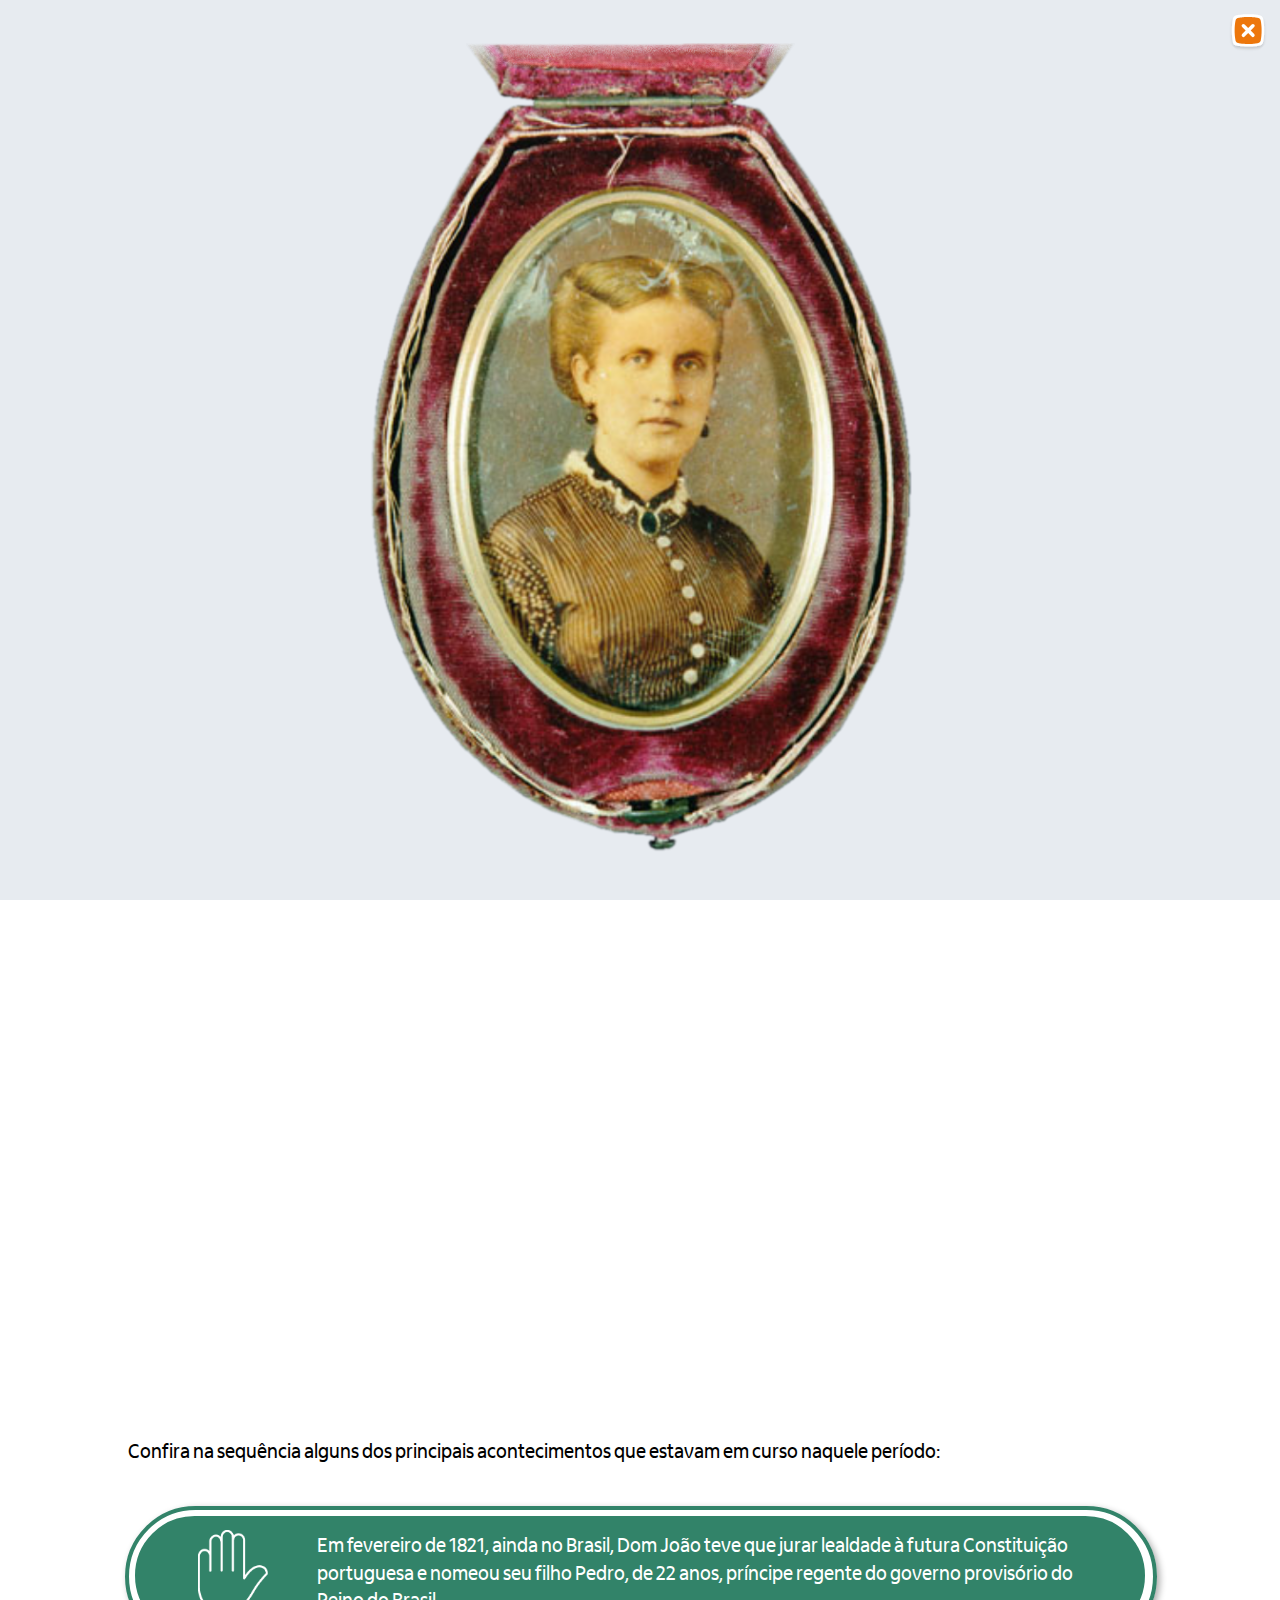
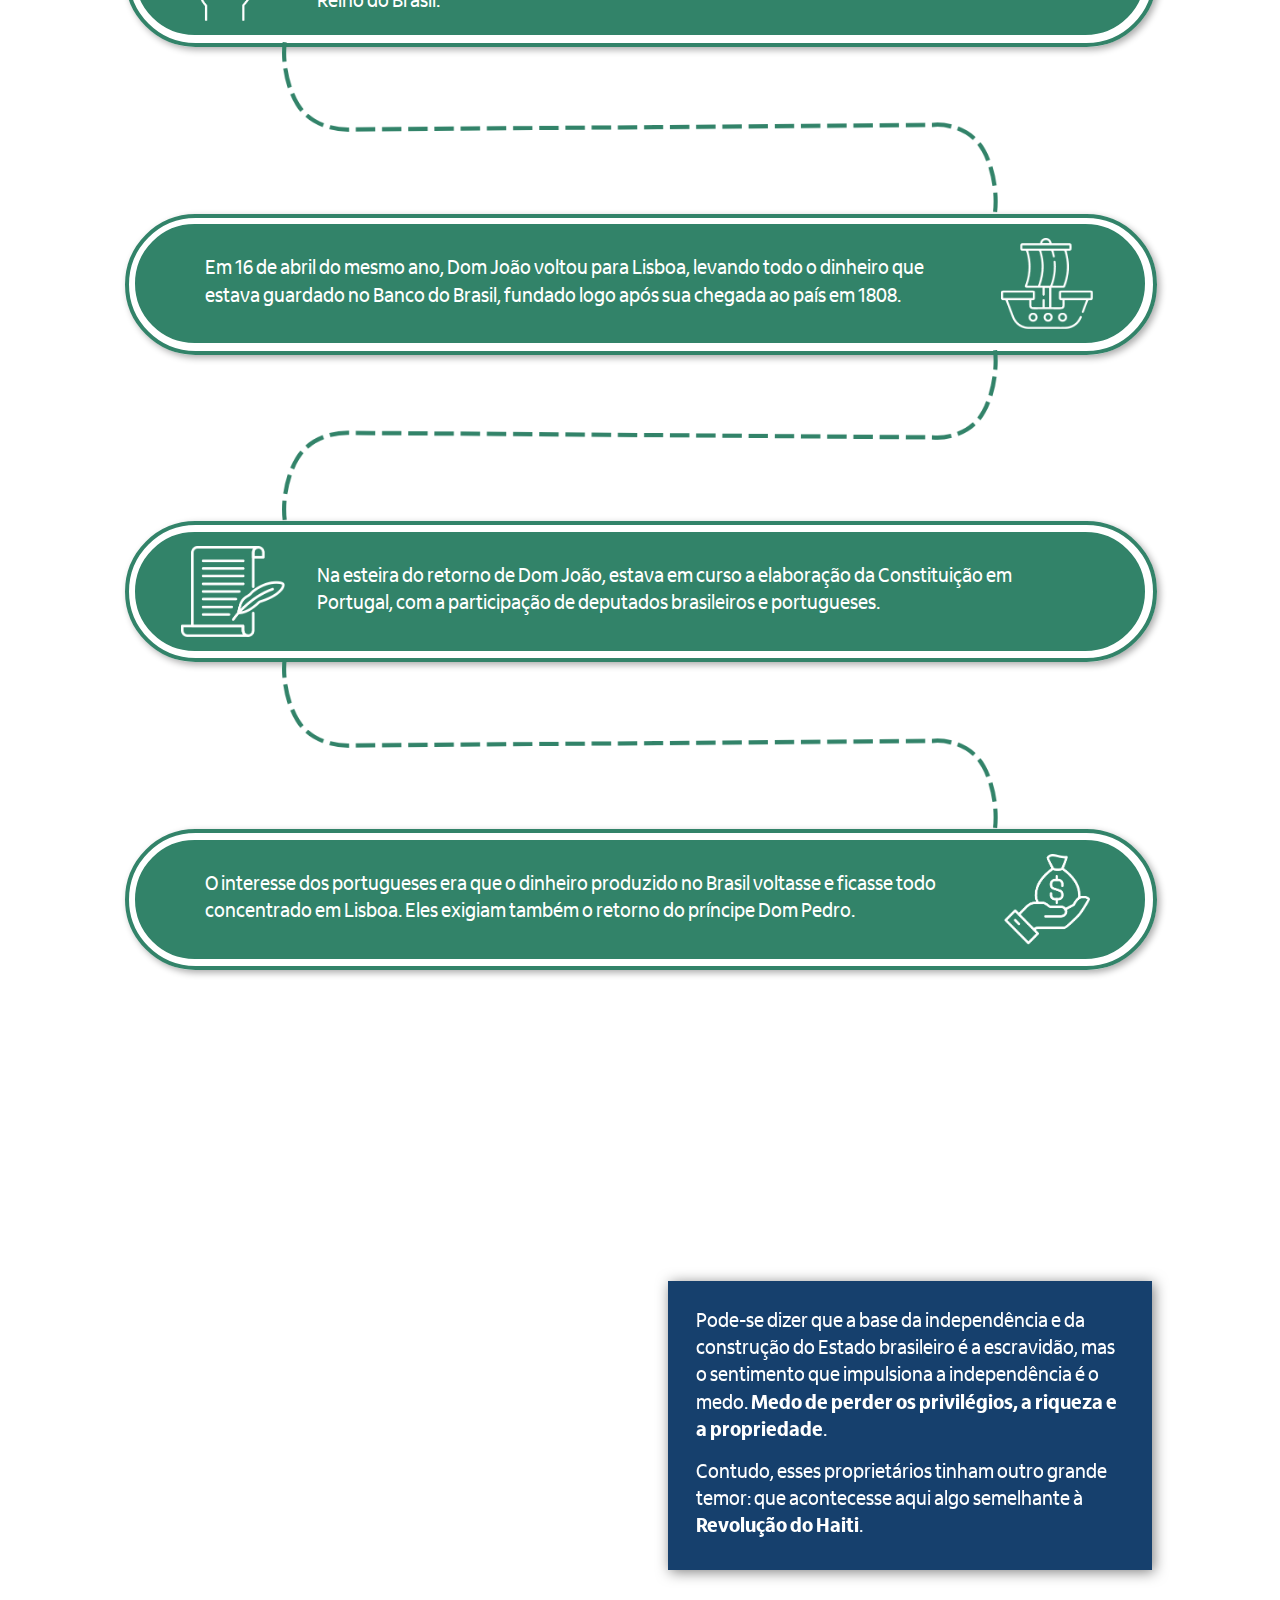
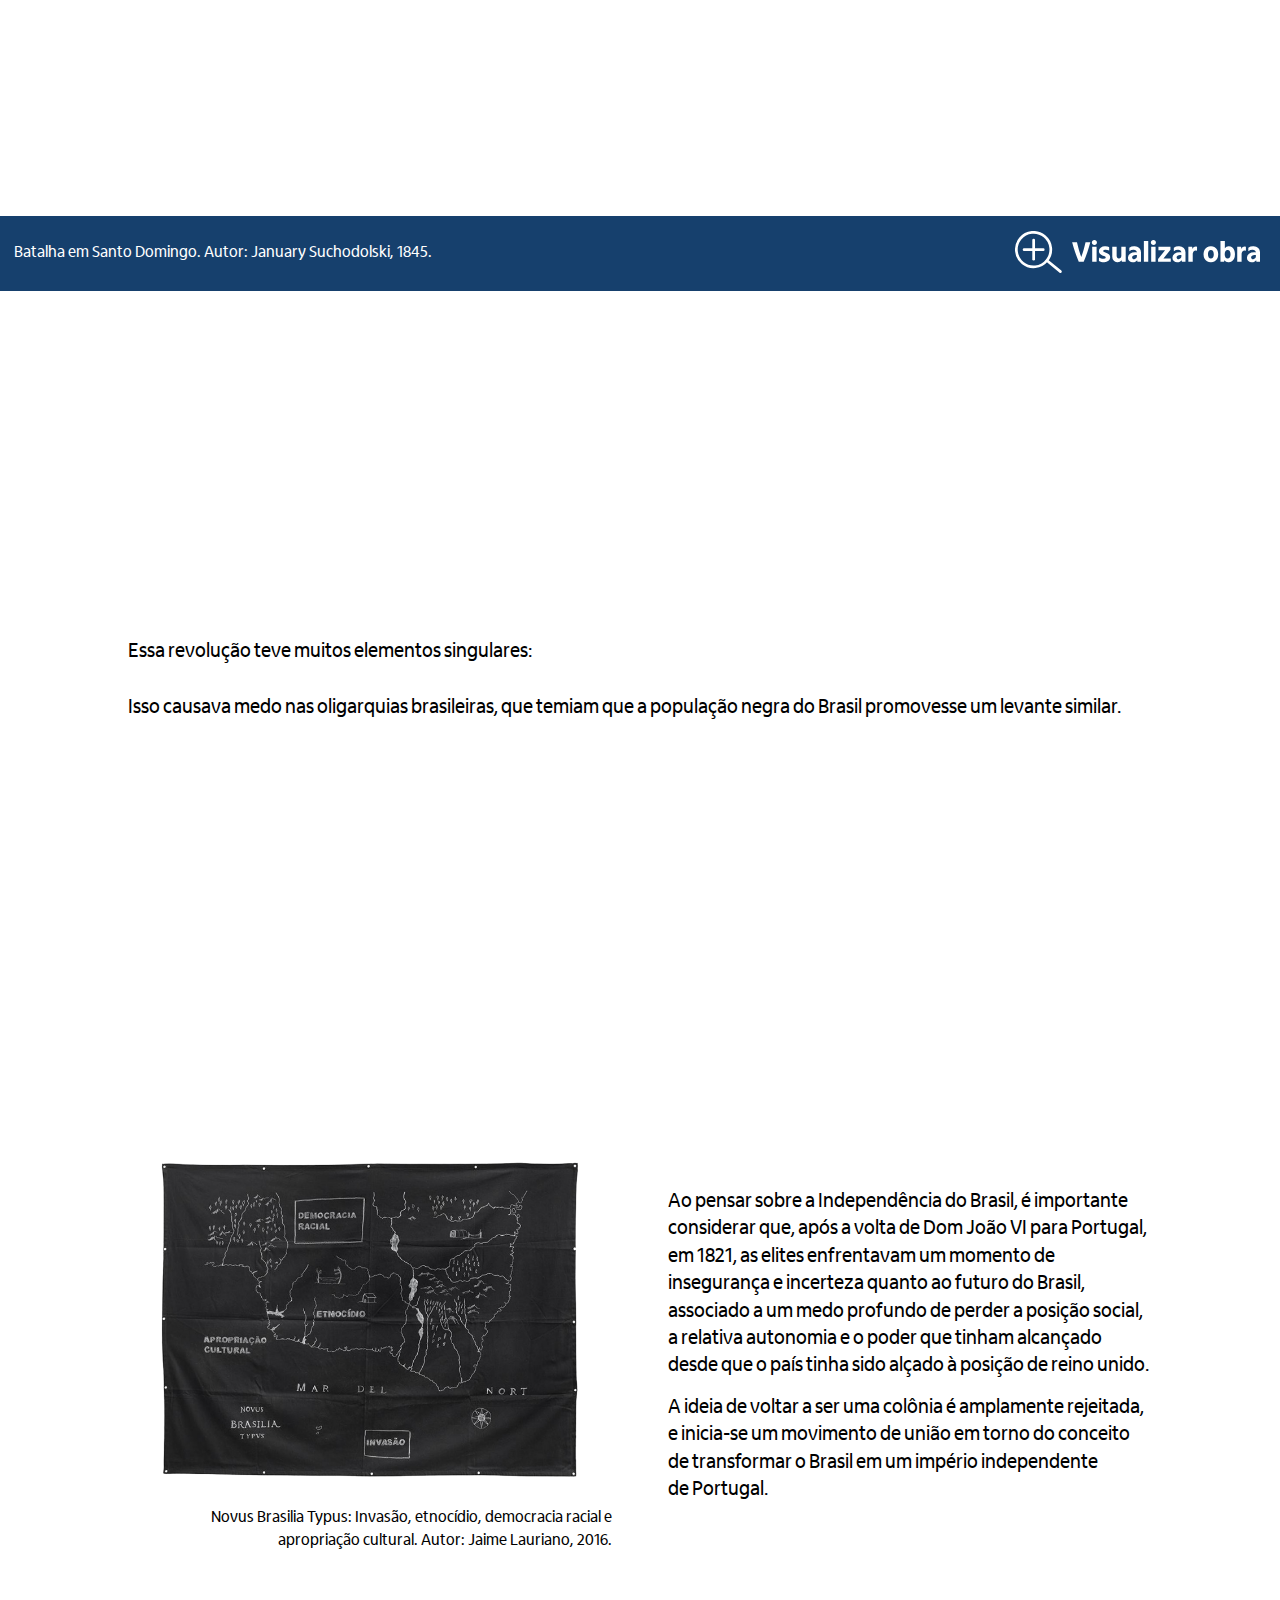
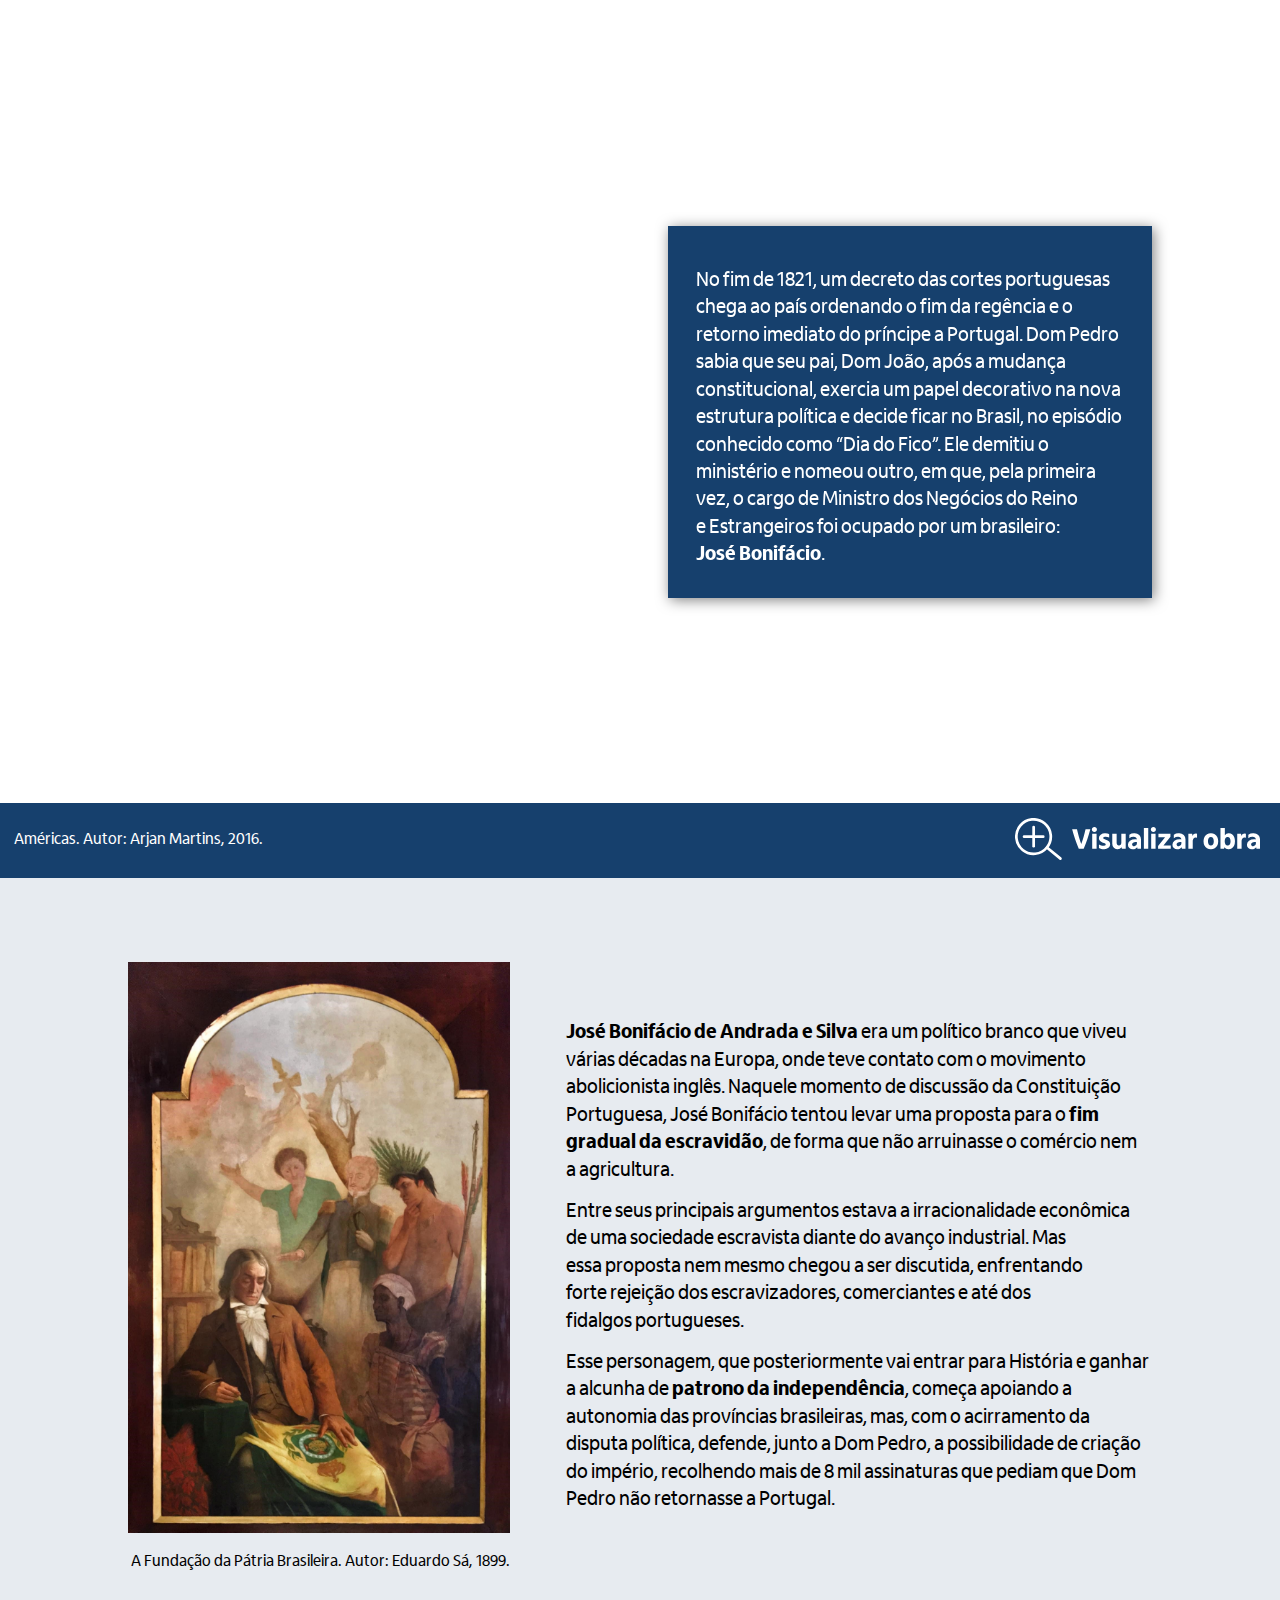
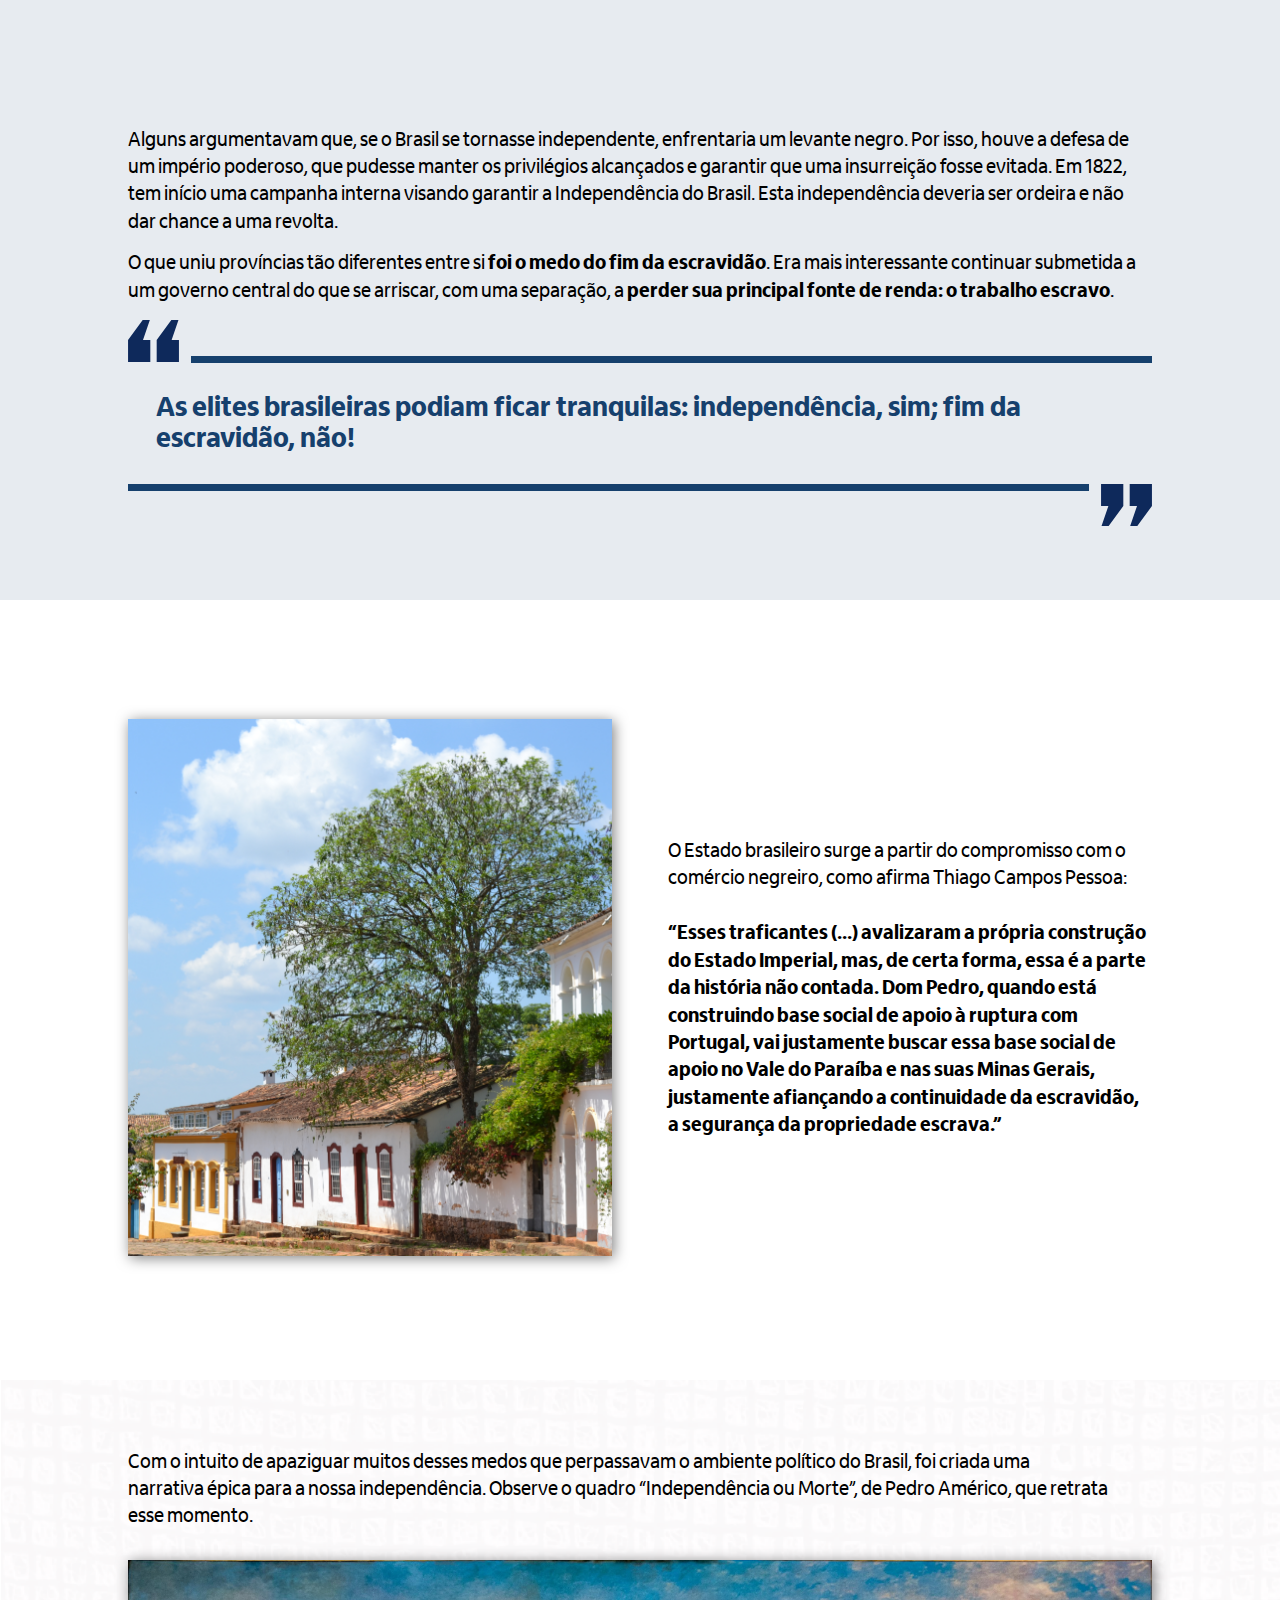
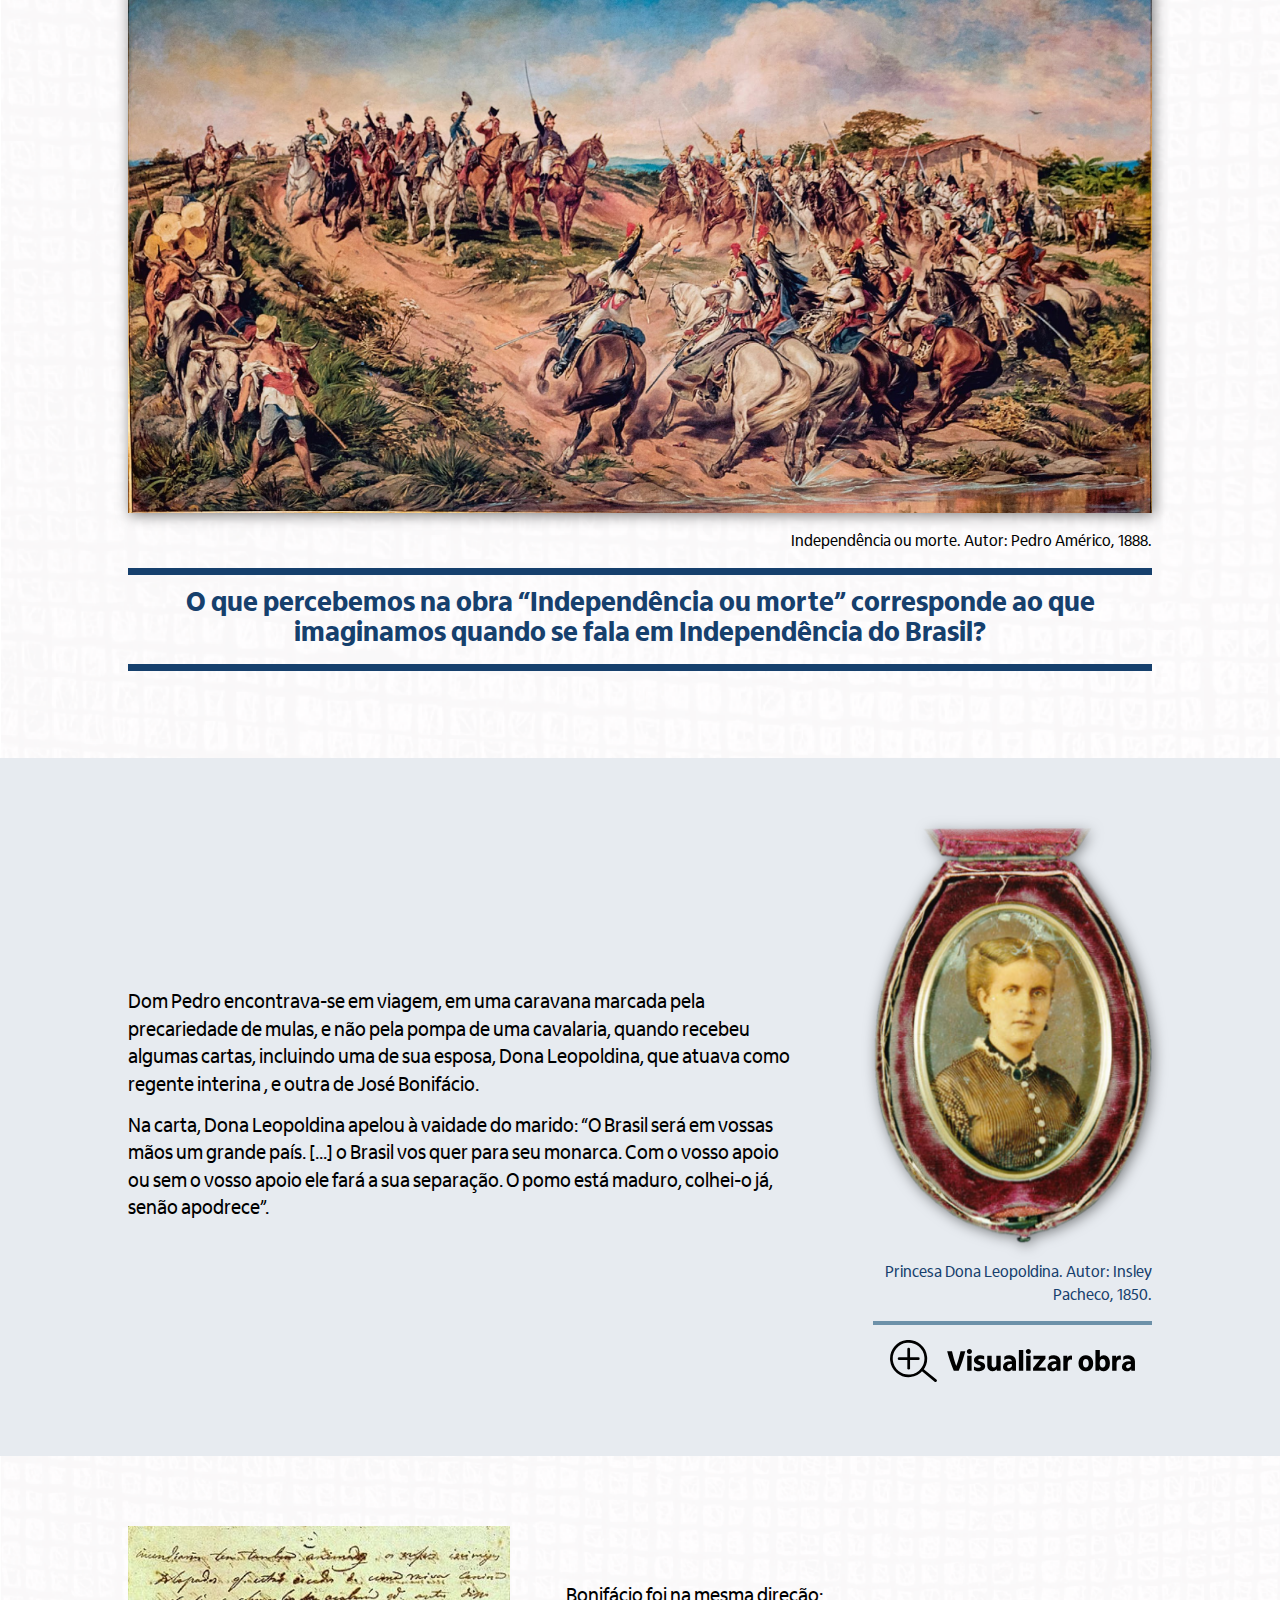
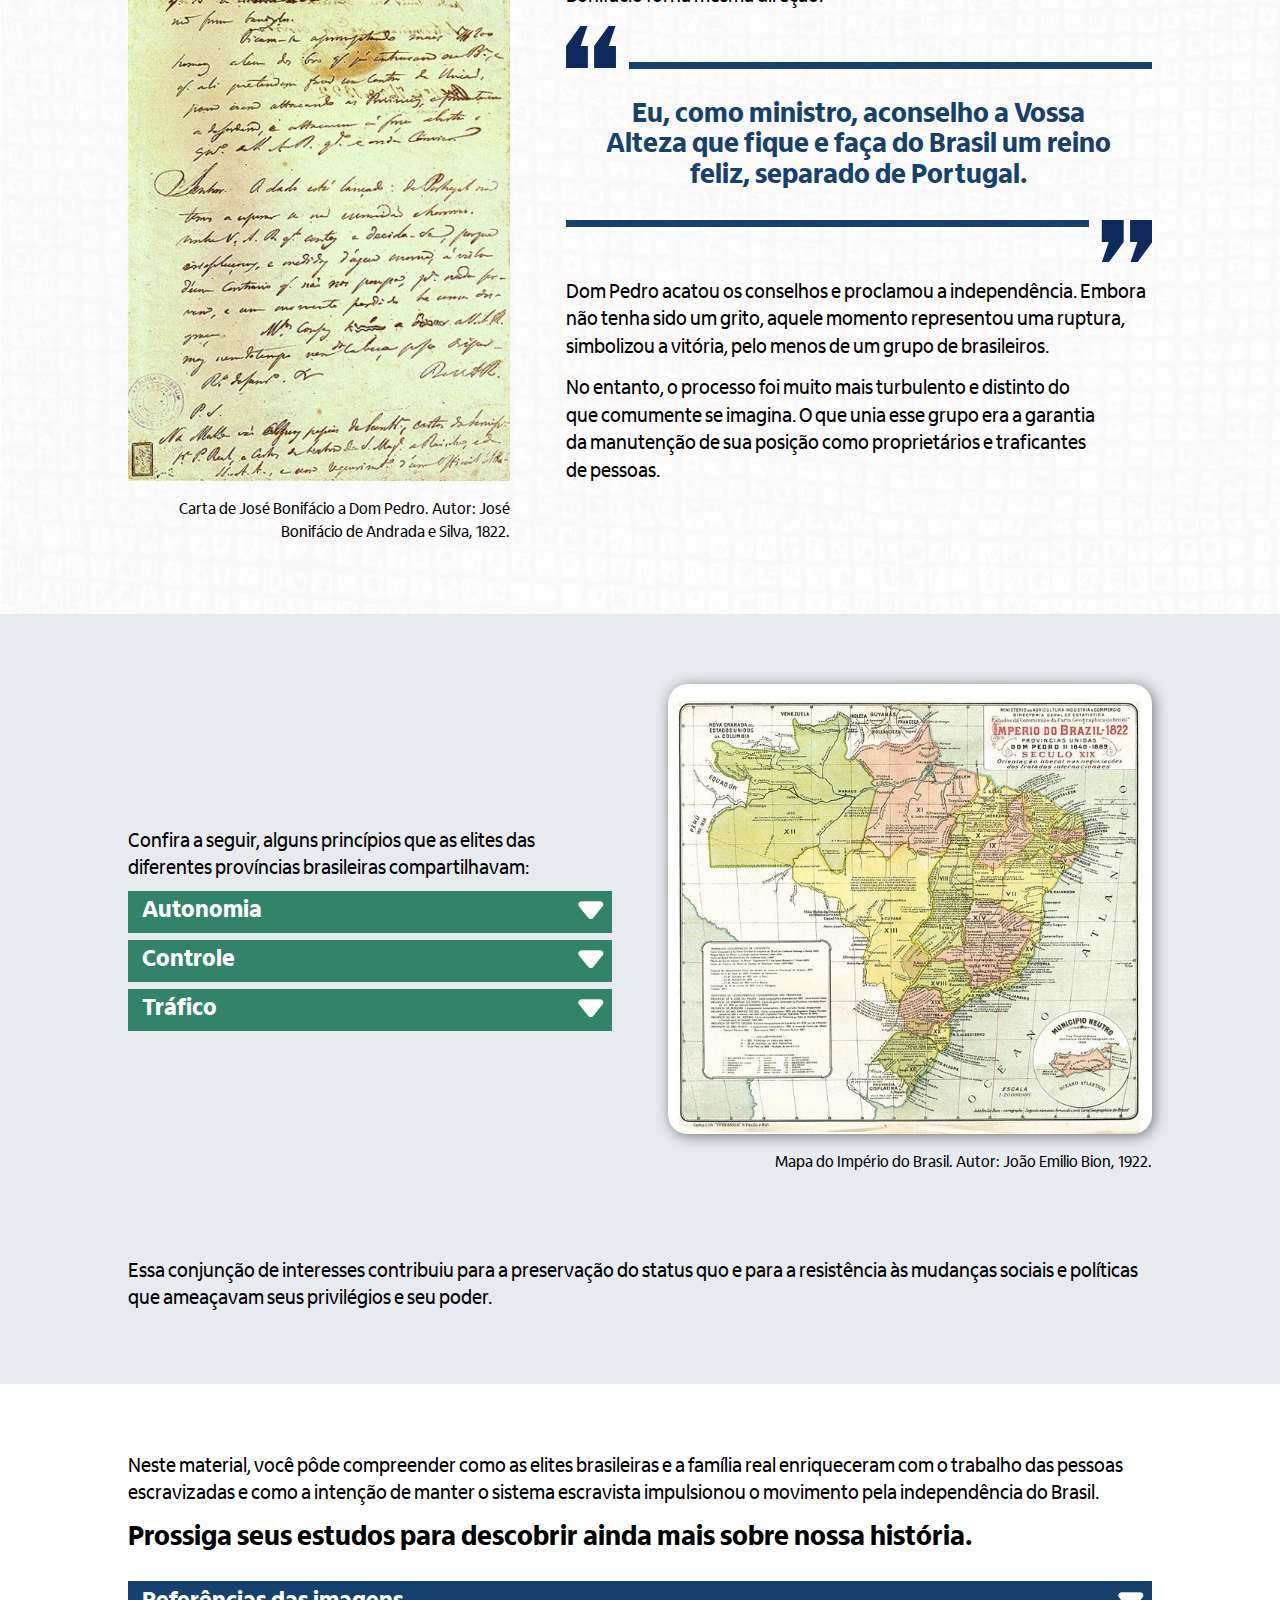
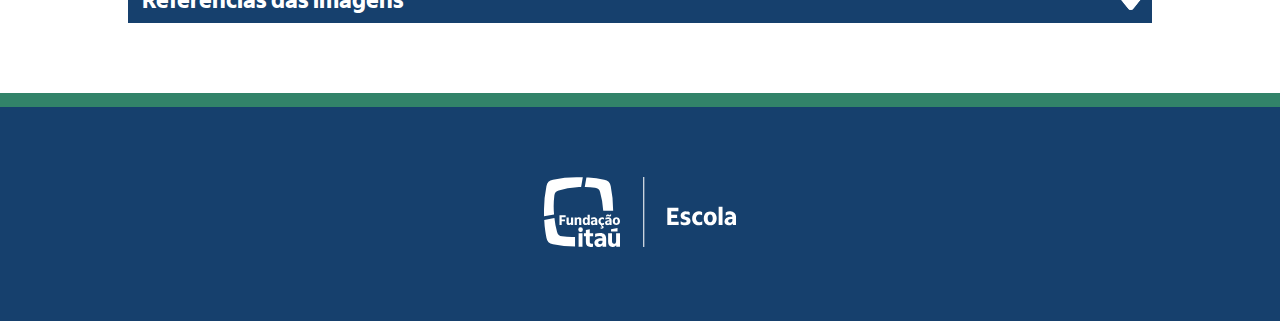
==== commit 7c4bf79a: "[INITIAL]" ====
--- a/app/pages/onepage/index.html
+++ b/app/pages/onepage/index.html
@@ -145,7 +145,7 @@
             </div>
           </div>
         </div>
-        <div class="flexObra color-bg-06">
+        <div class="flexObra color-bg-01">
           <p class="smalltext color-white">Batalha em Santo Domingo. Autor: January Suchodolski, 1845.</p>
           <button class="botao pulse" data-modal="#obra01"><img class="prop-h3" src="../../assets/img/obra2.svg"/>
           </button>
@@ -244,7 +244,7 @@
             </div>
           </div>
         </div>
-        <div class="flexObra color-bg-06">
+        <div class="flexObra color-bg-01">
           <p class="smalltext color-white">Américas. Autor: Arjan Martins, 2016.</p>
           <button class="botao pulse" data-modal="#obra01"><img class="prop-h3" src="../../assets/img/obra2.svg"/>
           </button>
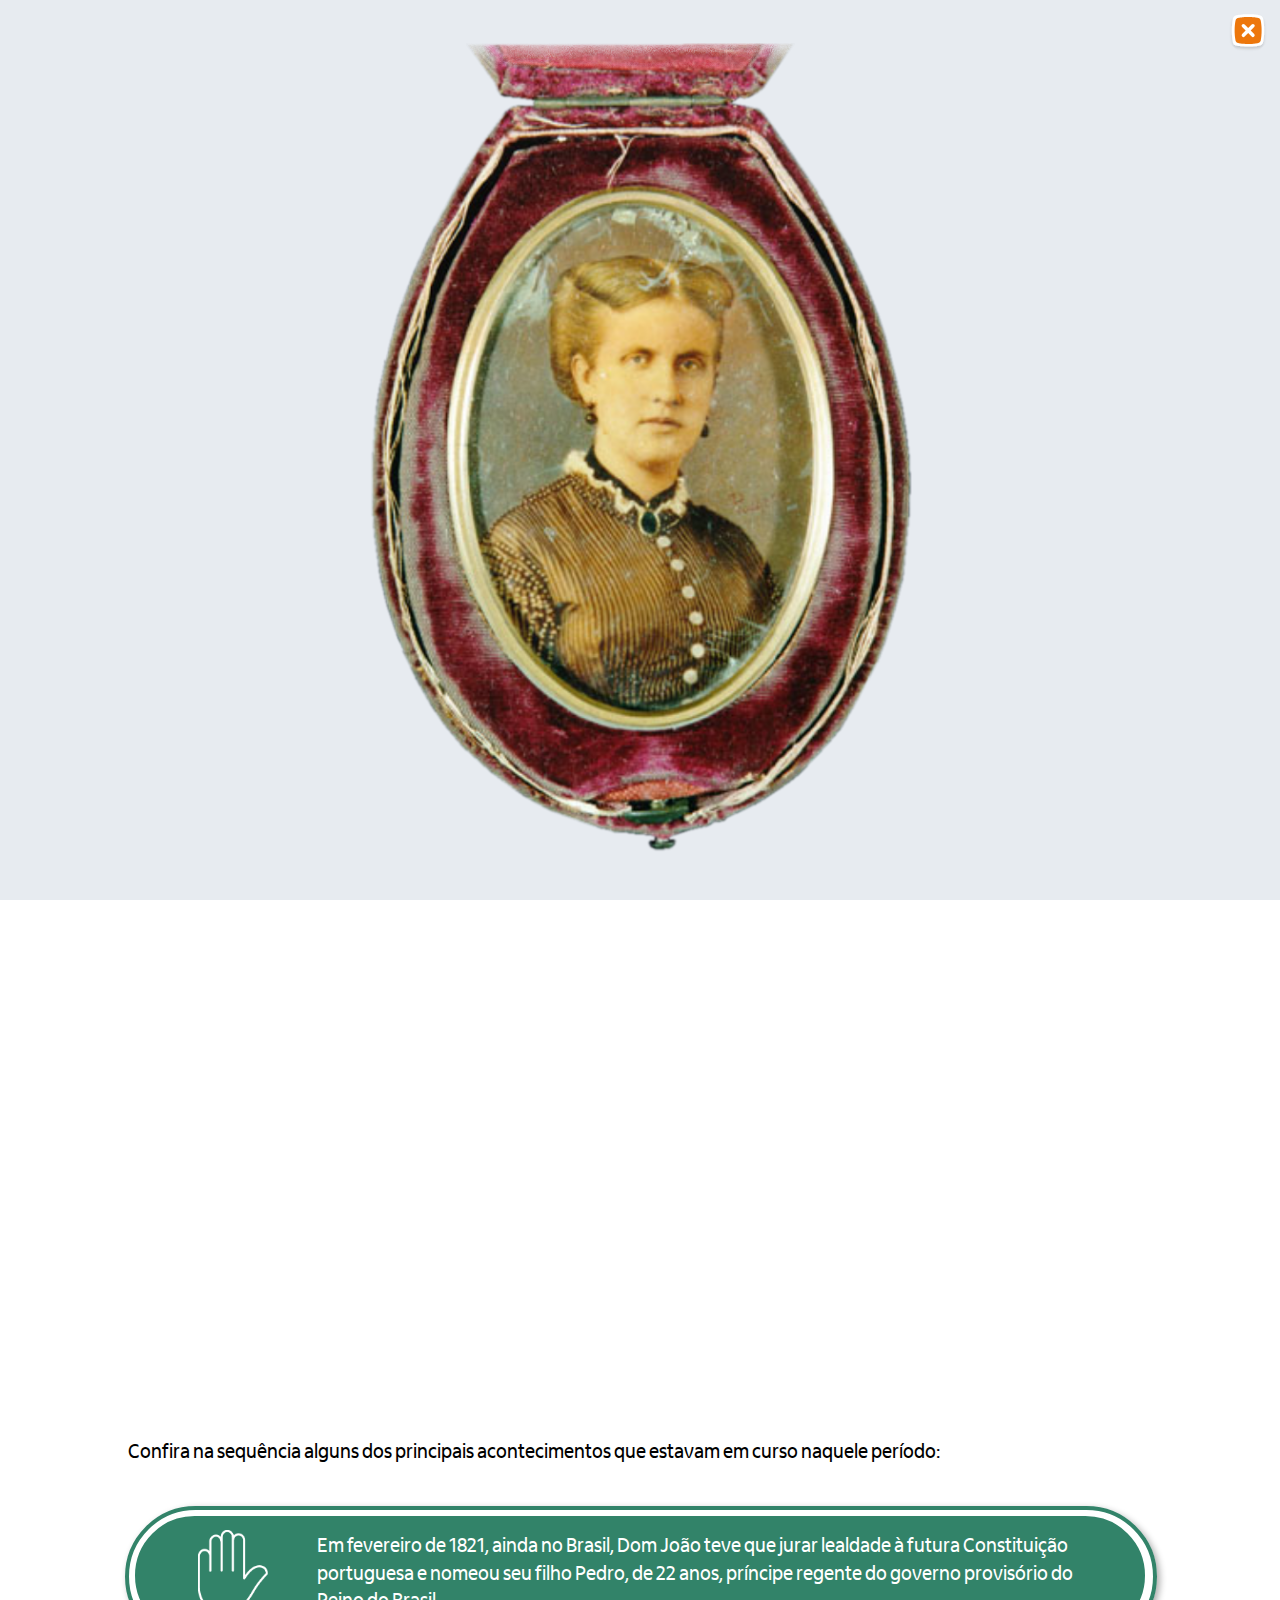
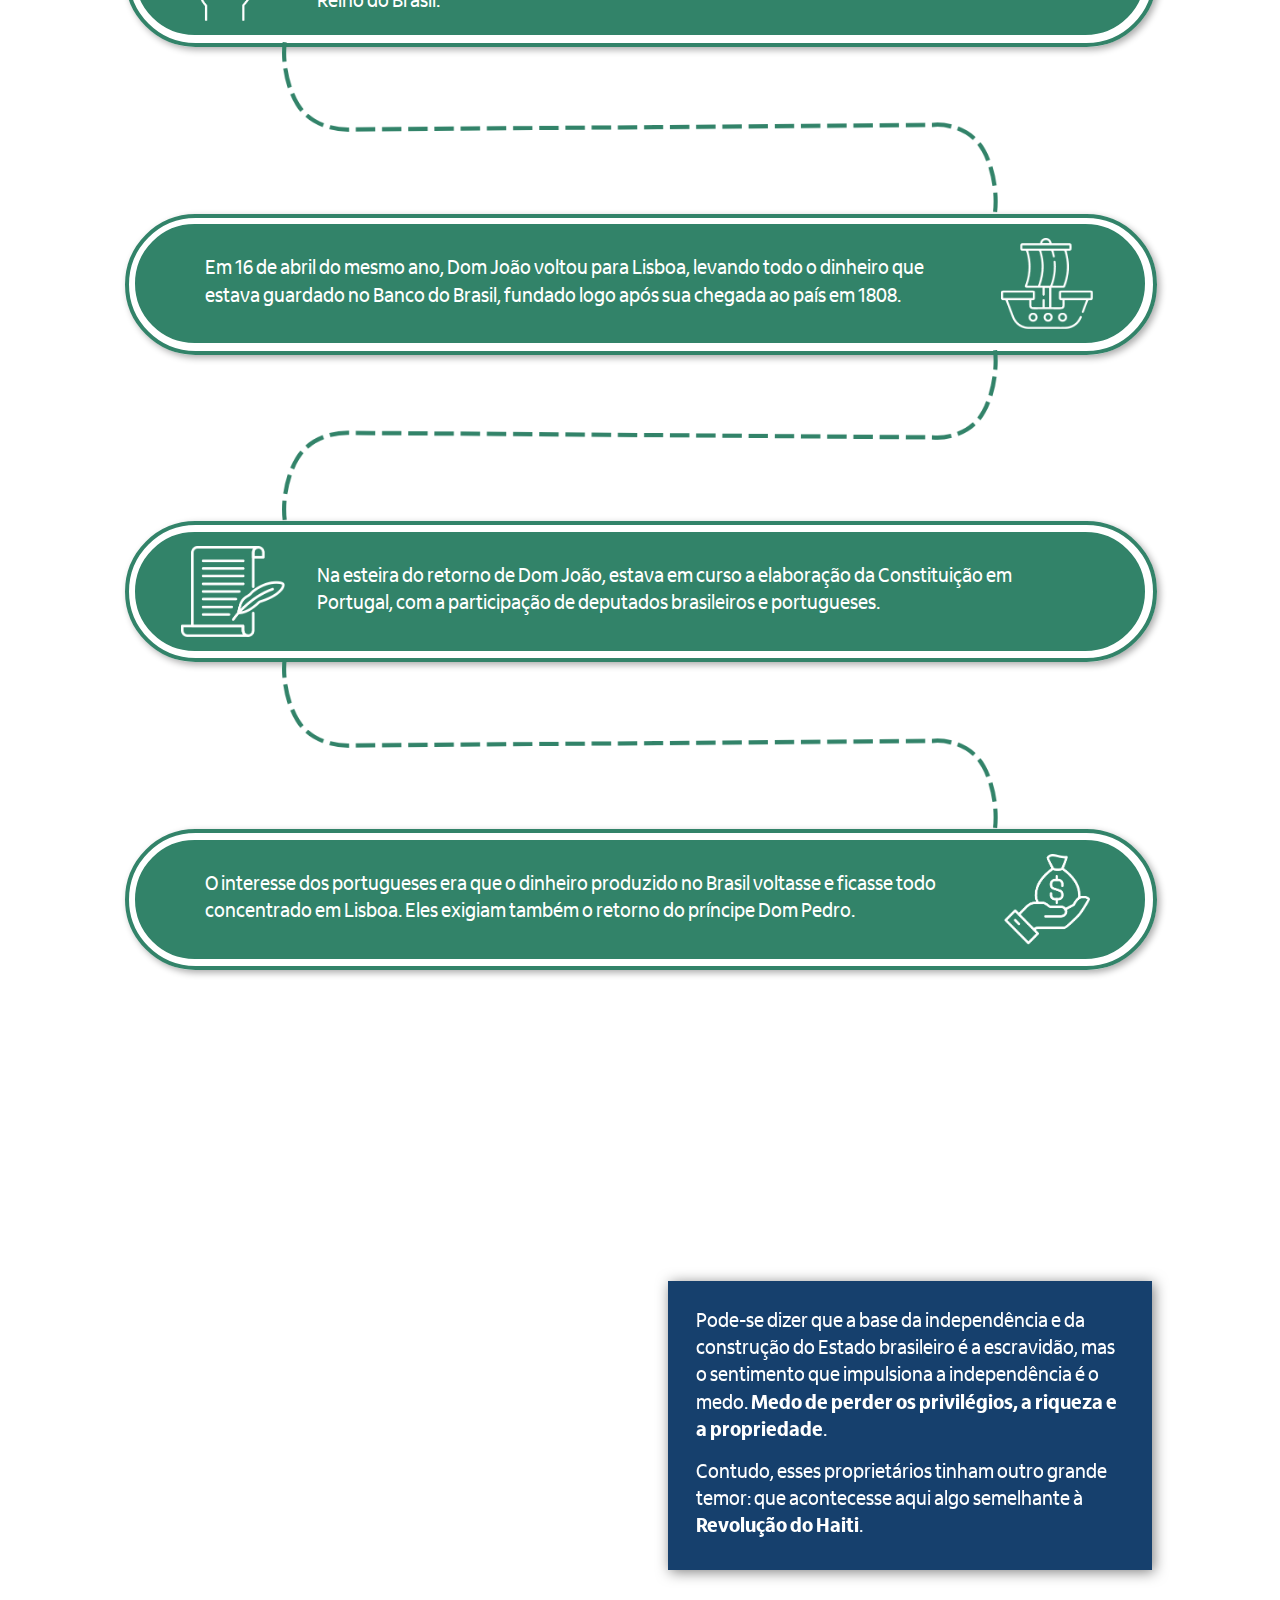
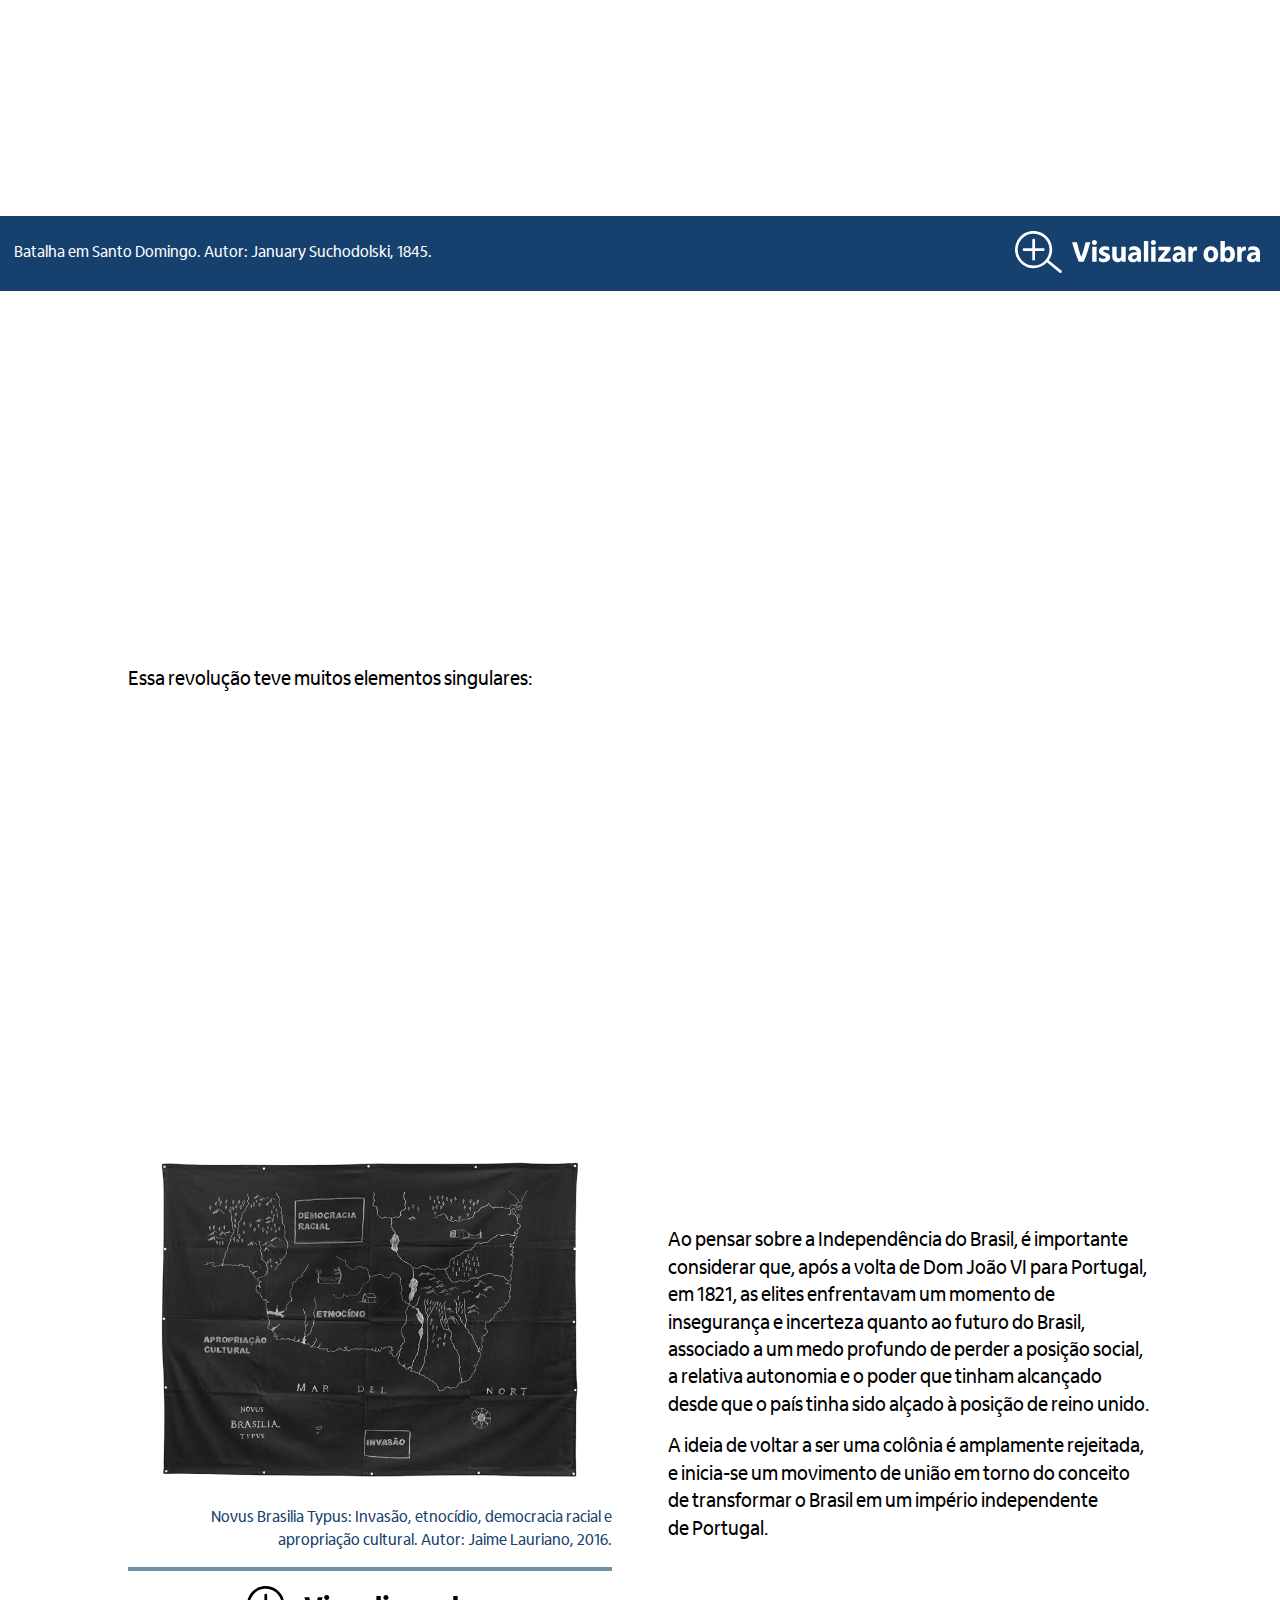
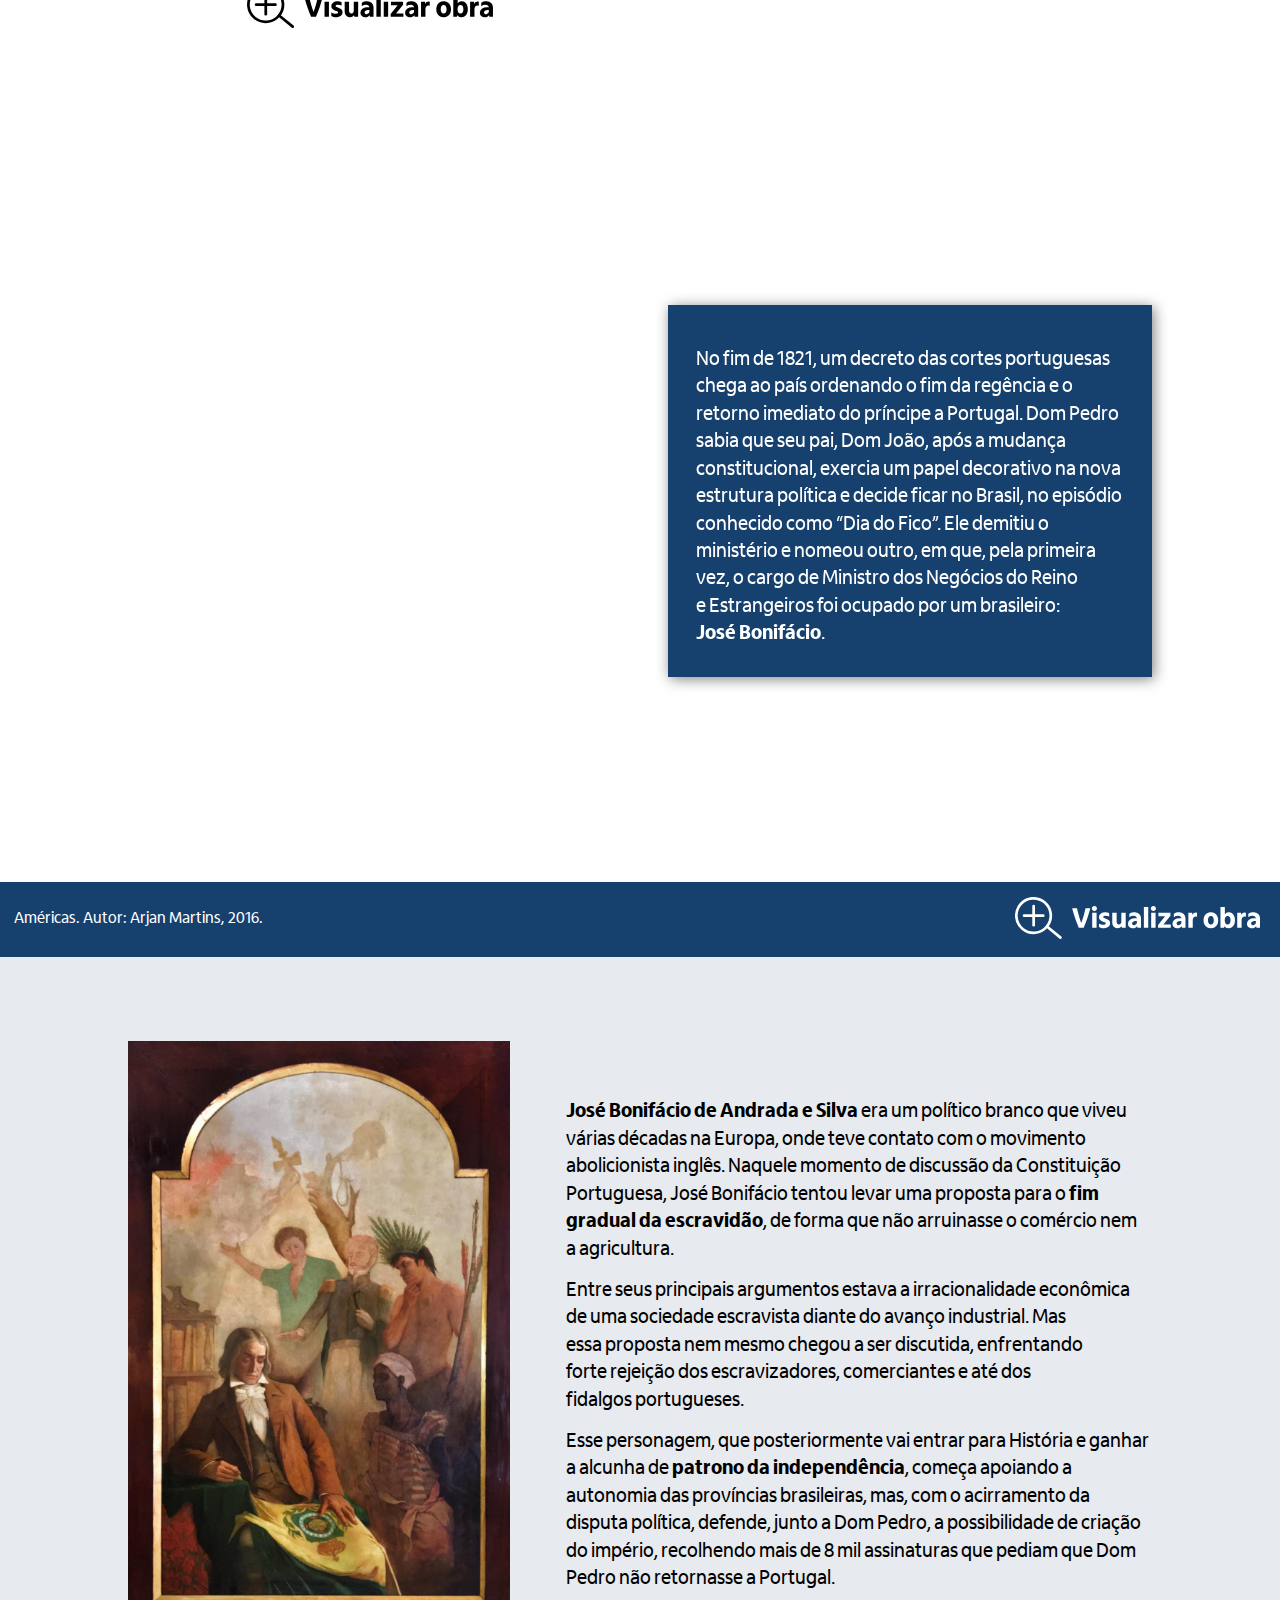
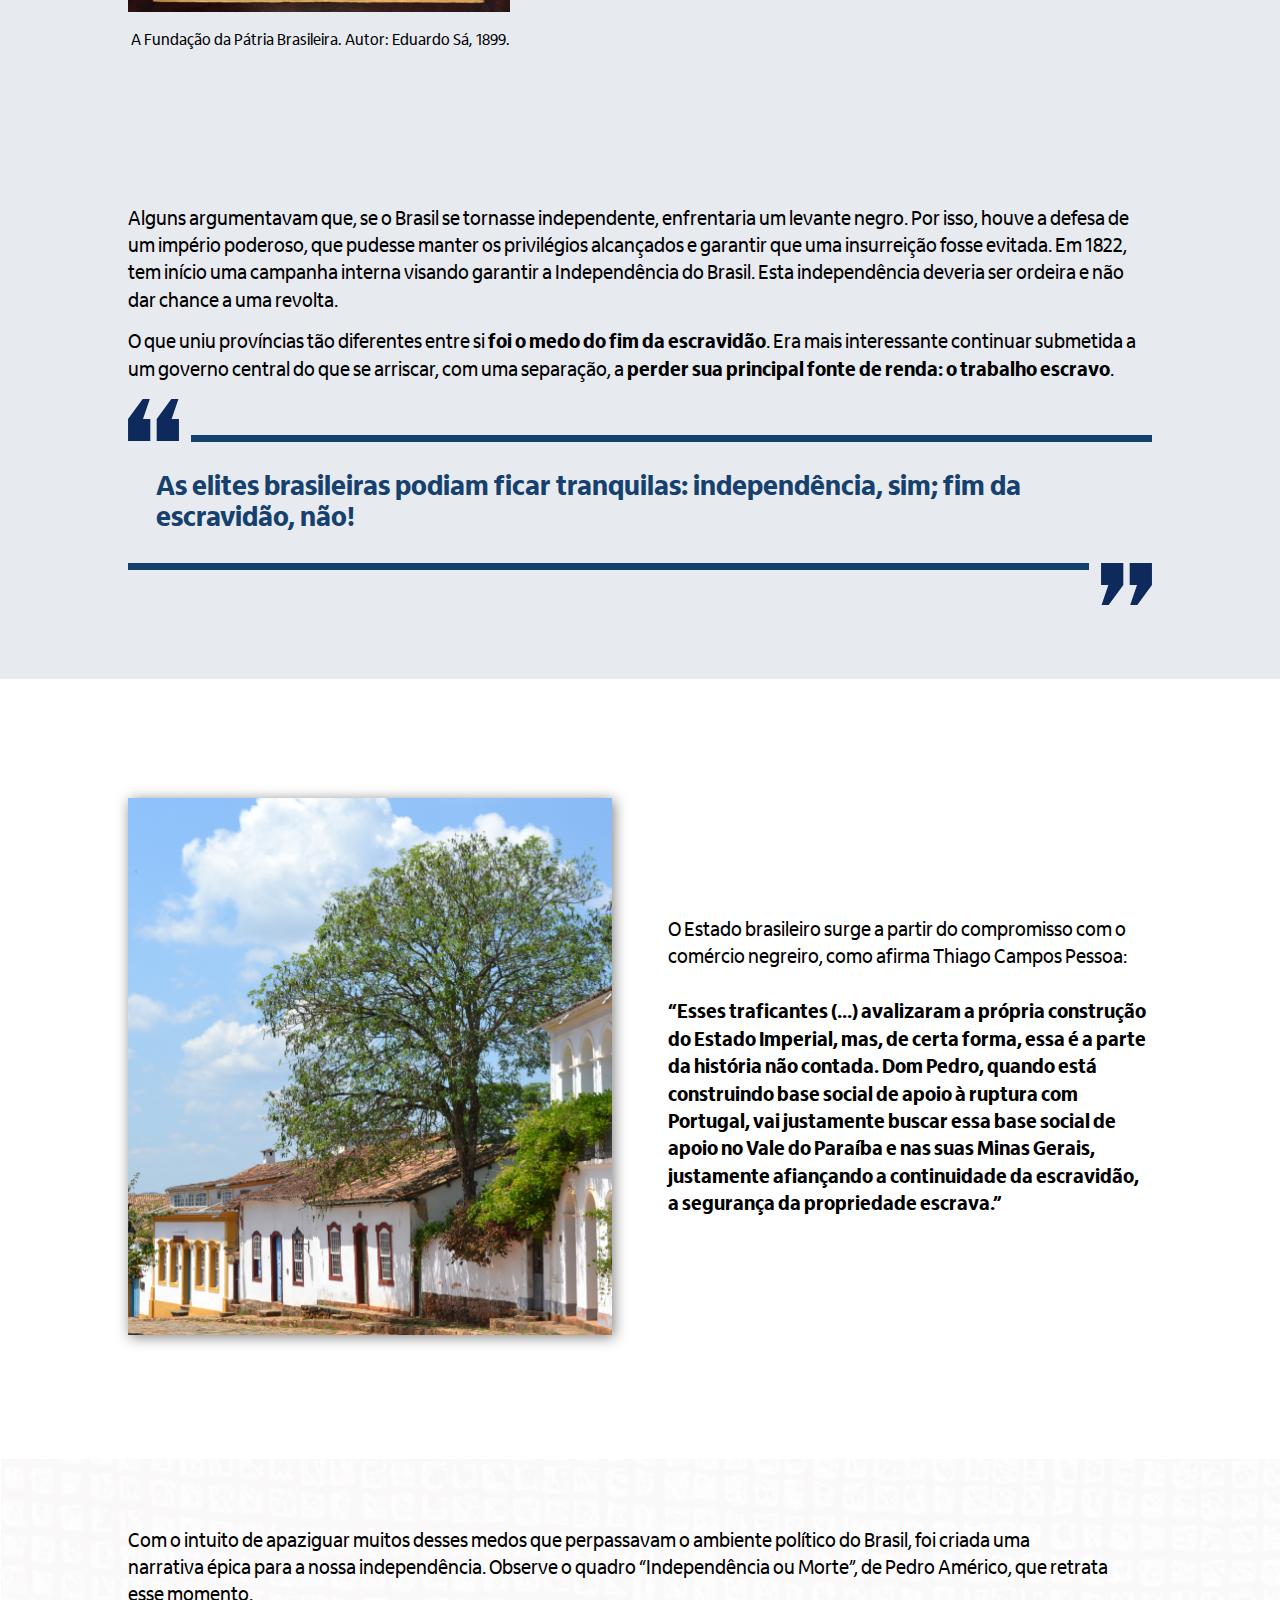
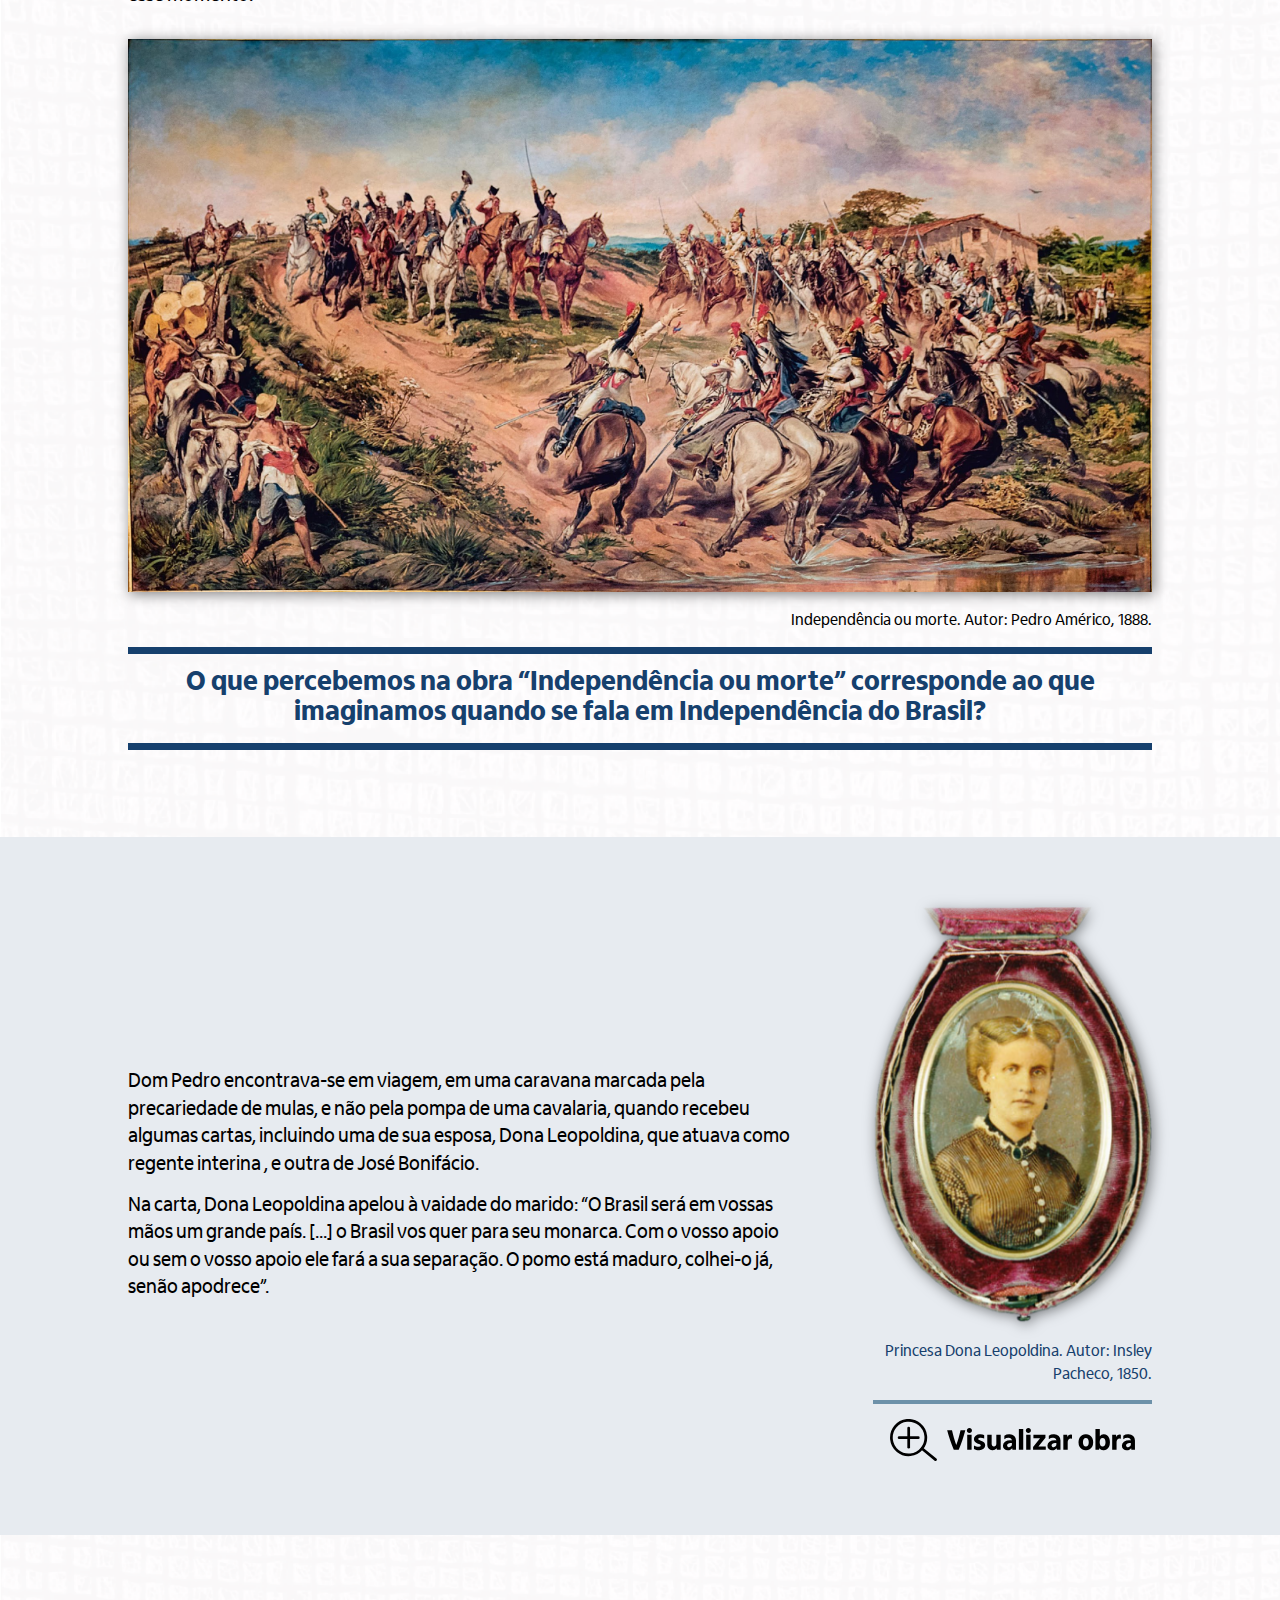
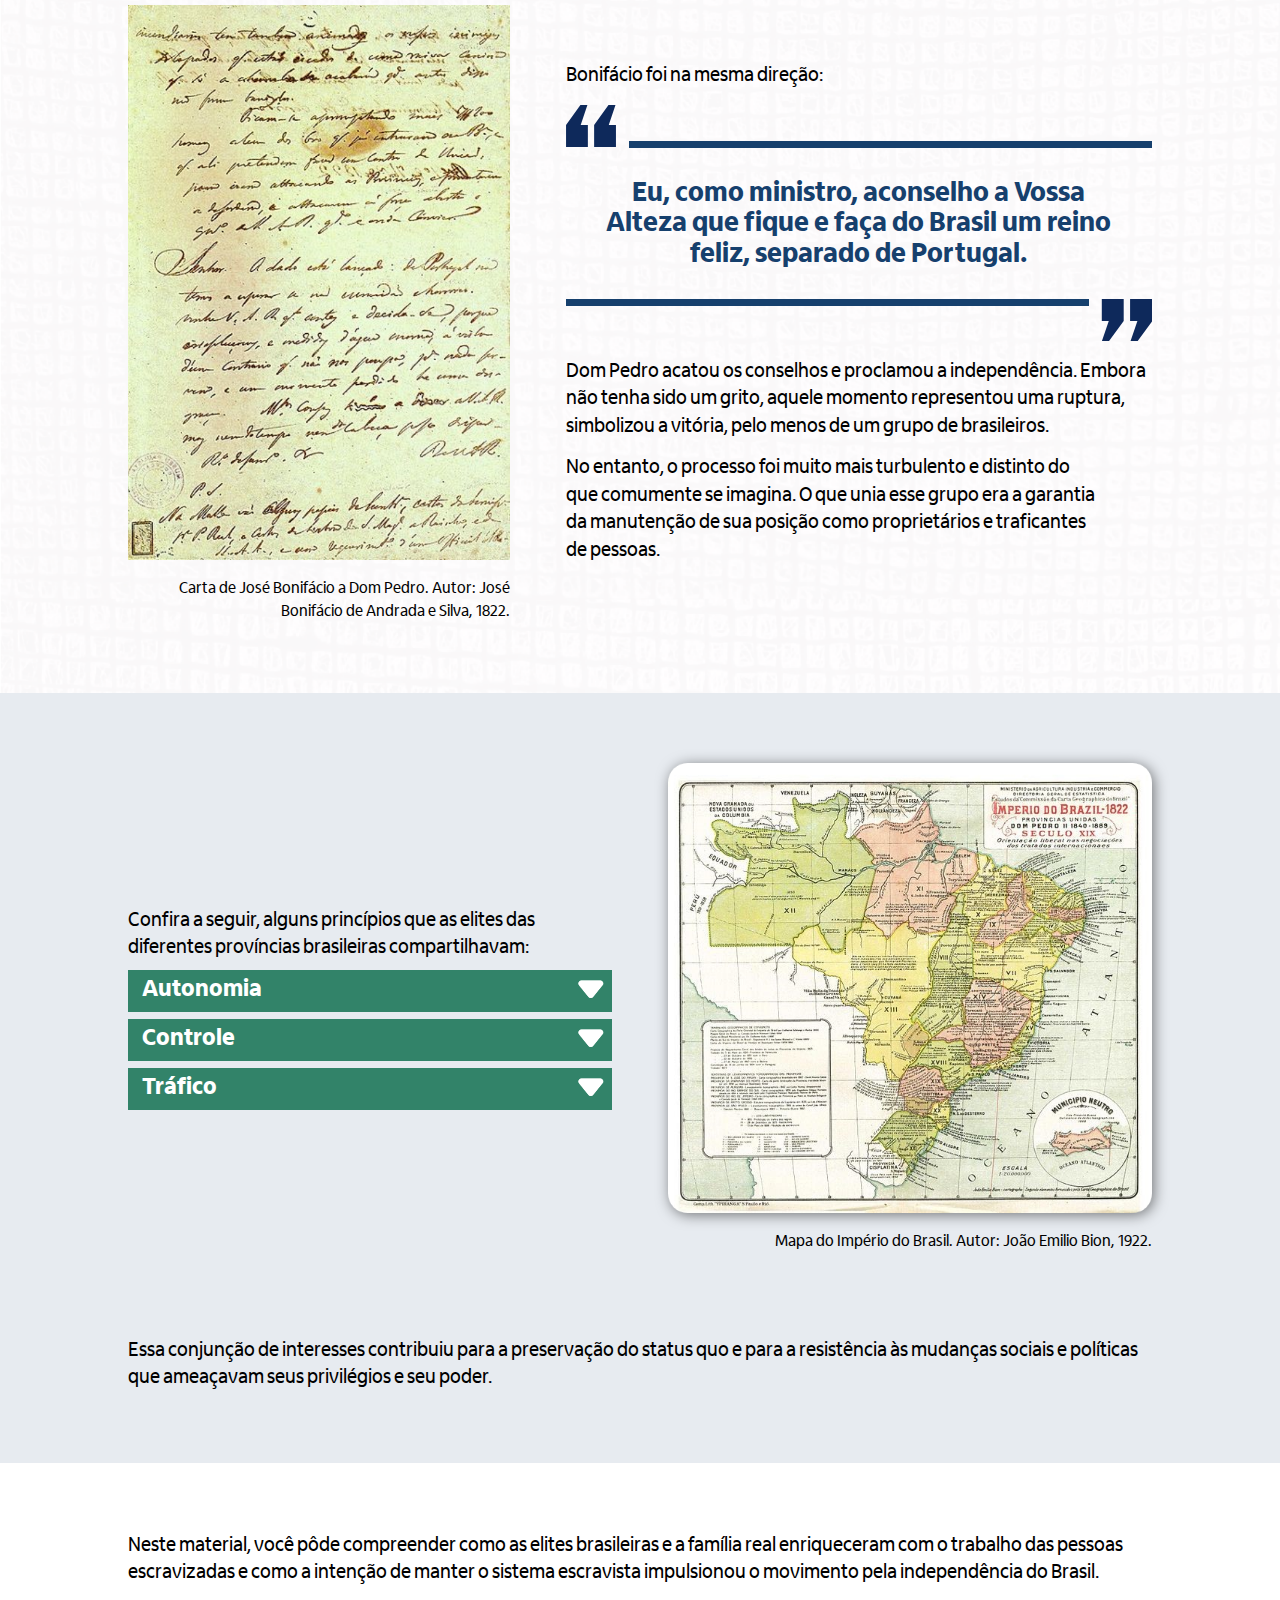
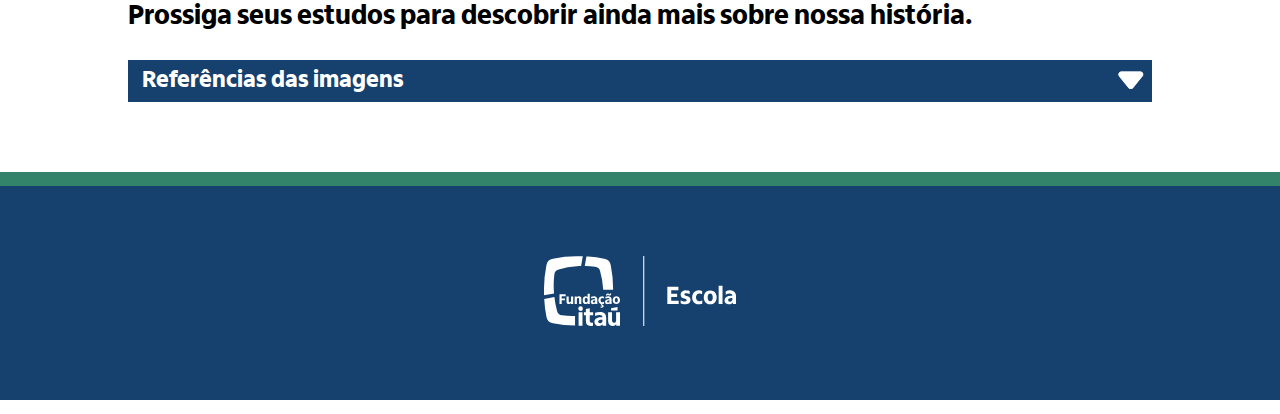
==== commit e8b9c4d1: "[INITIAL]" ====
--- a/app/pages/onepage/index.html
+++ b/app/pages/onepage/index.html
@@ -203,7 +203,6 @@
                   </div>
                 </div>
               </div>
-              <p class="text prop-mt2" tabindex="6">Isso causava medo nas oligarquias brasileiras, que temiam que a população negra do Brasil promovesse um levante similar.</p>
             </div>
           </div>
         </div>
@@ -215,14 +214,35 @@
               <div class="wrapper">
                 <div class="container-image"><img src="../../assets/img/img08.png" alt="A imagem mostra o desenho de um mapa feito com pemba branca e lápis dermatográfico sobre algodão preto. O mapa representa o Brasil sob uma nova perspectiva no ponto central de um panorama. Dentro do mapa, ao norte, na parte de cima, as palavras democracia racial aparecem em destaque; ao sul, na parte de baixo, a palavra etnocídio recebe destaque. Além da costa do mapa, o que vem pelas águas são representadas pelas palavras invasão e apropriação cultural." aria-label="A imagem mostra o desenho de um mapa feito com pemba branca e lápis dermatográfico sobre algodão preto. O mapa representa o Brasil sob uma nova perspectiva no ponto central de um panorama. Dentro do mapa, ao norte, na parte de cima, as palavras democracia racial aparecem em destaque; ao sul, na parte de baixo, a palavra etnocídio recebe destaque. Além da costa do mapa, o que vem pelas águas são representadas pelas palavras invasão e apropriação cultural." tabindex="1"/>
                 </div>
-                <p class="smalltext prop-txt-right" tabindex="2">Novus Brasilia Typus: Invasão, etnocídio, democracia racial e apropriação cultural. Autor: Jaime Lauriano, 2016.</p>
+                <p class="smalltext prop-m0 prop-txt-right mbsolid" tabindex="2">Novus Brasilia Typus: Invasão, etnocídio, democracia racial e apropriação cultural. Autor: Jaime Lauriano, 2016.</p>
+                <div class="container-btn">
+                  <button class="botao pulse infinite btnobra prop-mt1" tabindex="3" aria-label="Obra" data-modal="#obra04" item="" onClick="">
+                    <div class="container-image"><img class="prop-h3" src="../../assets/img/obra.svg" alt="" aria-label="" tabindex="-1" aria-hidden="aria-hidden"/>
+                    </div>
+                  </button>
+                </div>
               </div>
             </div>
             <div class="col col-bg   col-02   prop-pt2 prop-pb2 right" alt="" aria-label="" tabindex="-1">
               <div class="wrapper">
-                <p class="text" tabindex="3">Ao pensar sobre a Independência do Brasil, é importante considerar que, após a volta de Dom João VI para Portugal, em 1821, as elites enfrentavam um momento de insegurança e incerteza quanto ao futuro do Brasil, associado a um medo profundo de perder a posição social, a relativa autonomia e o poder que tinham alcançado desde que o país tinha sido alçado à posição de reino unido.</p>
-                <p class="text" tabindex="4">A ideia de voltar a ser uma colônia é amplamente rejeitada, e inicia-se um movimento de união em torno do conceito de transformar o Brasil em um império independente de Portugal.</p>
-              </div>
+                <p class="text" tabindex="4">Ao pensar sobre a Independência do Brasil, é importante considerar que, após a volta de Dom João VI para Portugal, em 1821, as elites enfrentavam um momento de insegurança e incerteza quanto ao futuro do Brasil, associado a um medo profundo de perder a posição social, a relativa autonomia e o poder que tinham alcançado desde que o país tinha sido alçado à posição de reino unido.</p>
+                <p class="text" tabindex="5">A ideia de voltar a ser uma colônia é amplamente rejeitada, e inicia-se um movimento de união em torno do conceito de transformar o Brasil em um império independente de Portugal.</p>
+              </div>
+            </div>
+          </div>
+        </div>
+        <div class="modal interaction-modal parent-inside-col modal modal-comum modal-obra" id="obra04">
+          <div class="flex-center">
+            <div class="box in delay1" aria-label="janela" aria-modal="aria-modal" role="dialog" tabindex="6">
+              <div class="container-template-wildcard">
+                <div class="col   col-one col-01  col-full " alt="" aria-label="" tabindex="-1">
+                  <div class="wrapper">
+                    <div class="container-image"><img src="../../assets/img/img08.png" alt="" aria-label="" tabindex="-1" aria-hidden="aria-hidden"/>
+                    </div>
+                  </div>
+                </div>
+              </div>
+              <button class="modal-close animated pulse infinite" aria-label="Fechar modal." arrow_status_class=""></button>
             </div>
           </div>
         </div>
@@ -246,7 +266,7 @@
         </div>
         <div class="flexObra color-bg-01">
           <p class="smalltext color-white">Américas. Autor: Arjan Martins, 2016.</p>
-          <button class="botao pulse" data-modal="#obra01"><img class="prop-h3" src="../../assets/img/obra2.svg"/>
+          <button class="botao pulse" data-modal="#obra02"><img class="prop-h3" src="../../assets/img/obra2.svg"/>
           </button>
         </div>
         <div class="modal interaction-modal parent-inside-col modal modal-comum modal-obra" id="obra02">
--- a/app/pages/onepage/style.css
+++ b/app/pages/onepage/style.css
@@ -2933,7 +2933,7 @@
   width: 70%;
   max-width: 1650px;
   box-shadow: 0.2rem 0.2rem 0.5rem 0rem #0005;
-  border-radius: 2rem;
+  border-radius: 0;
 }
 @media (max-width: 900px) {
   .modal.modal-comum .flex-center .box {
@@ -4270,6 +4270,7 @@
 }
 .flexObra button {
   border: none;
+  cursor: pointer;
 }
 .imgtop {
   width: 100%;
@@ -4656,4 +4657,4 @@
   max-height: 90vh;
 }
 
-/*# sourceMappingURL=[data-uri]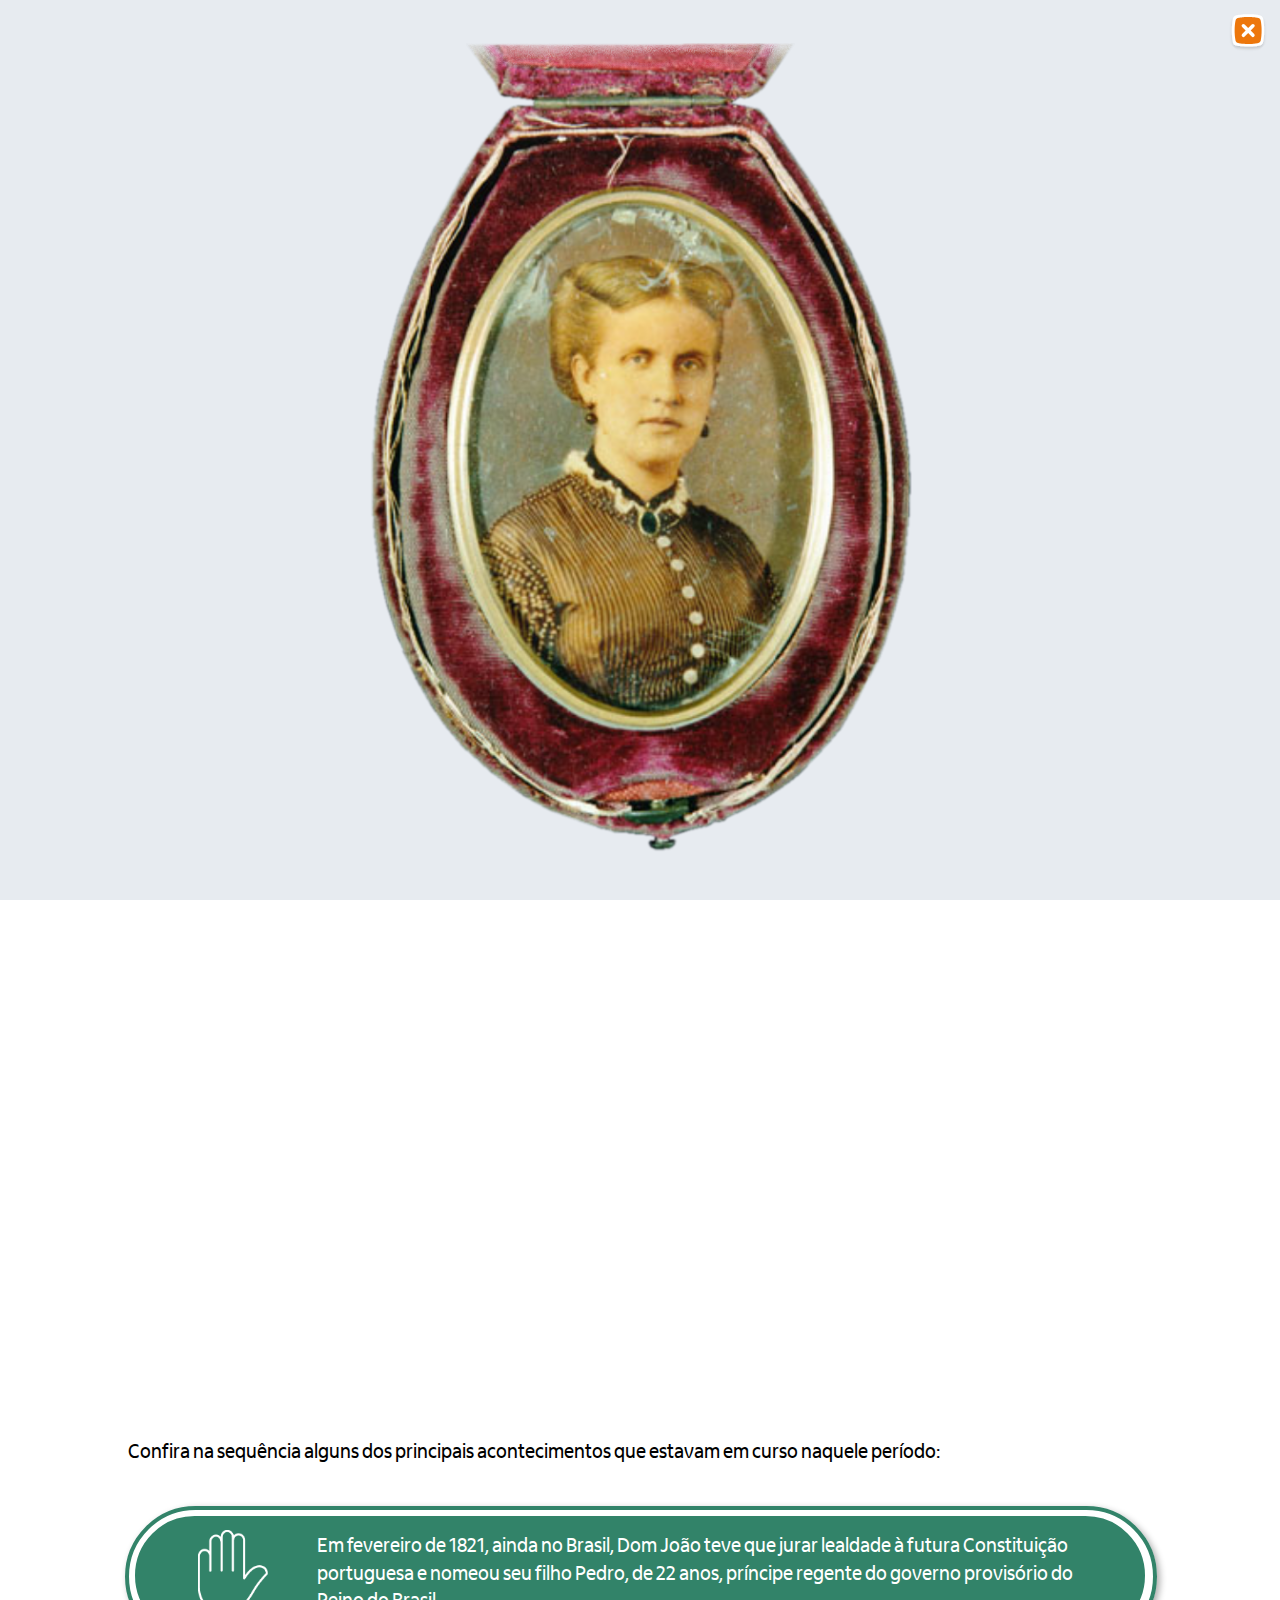
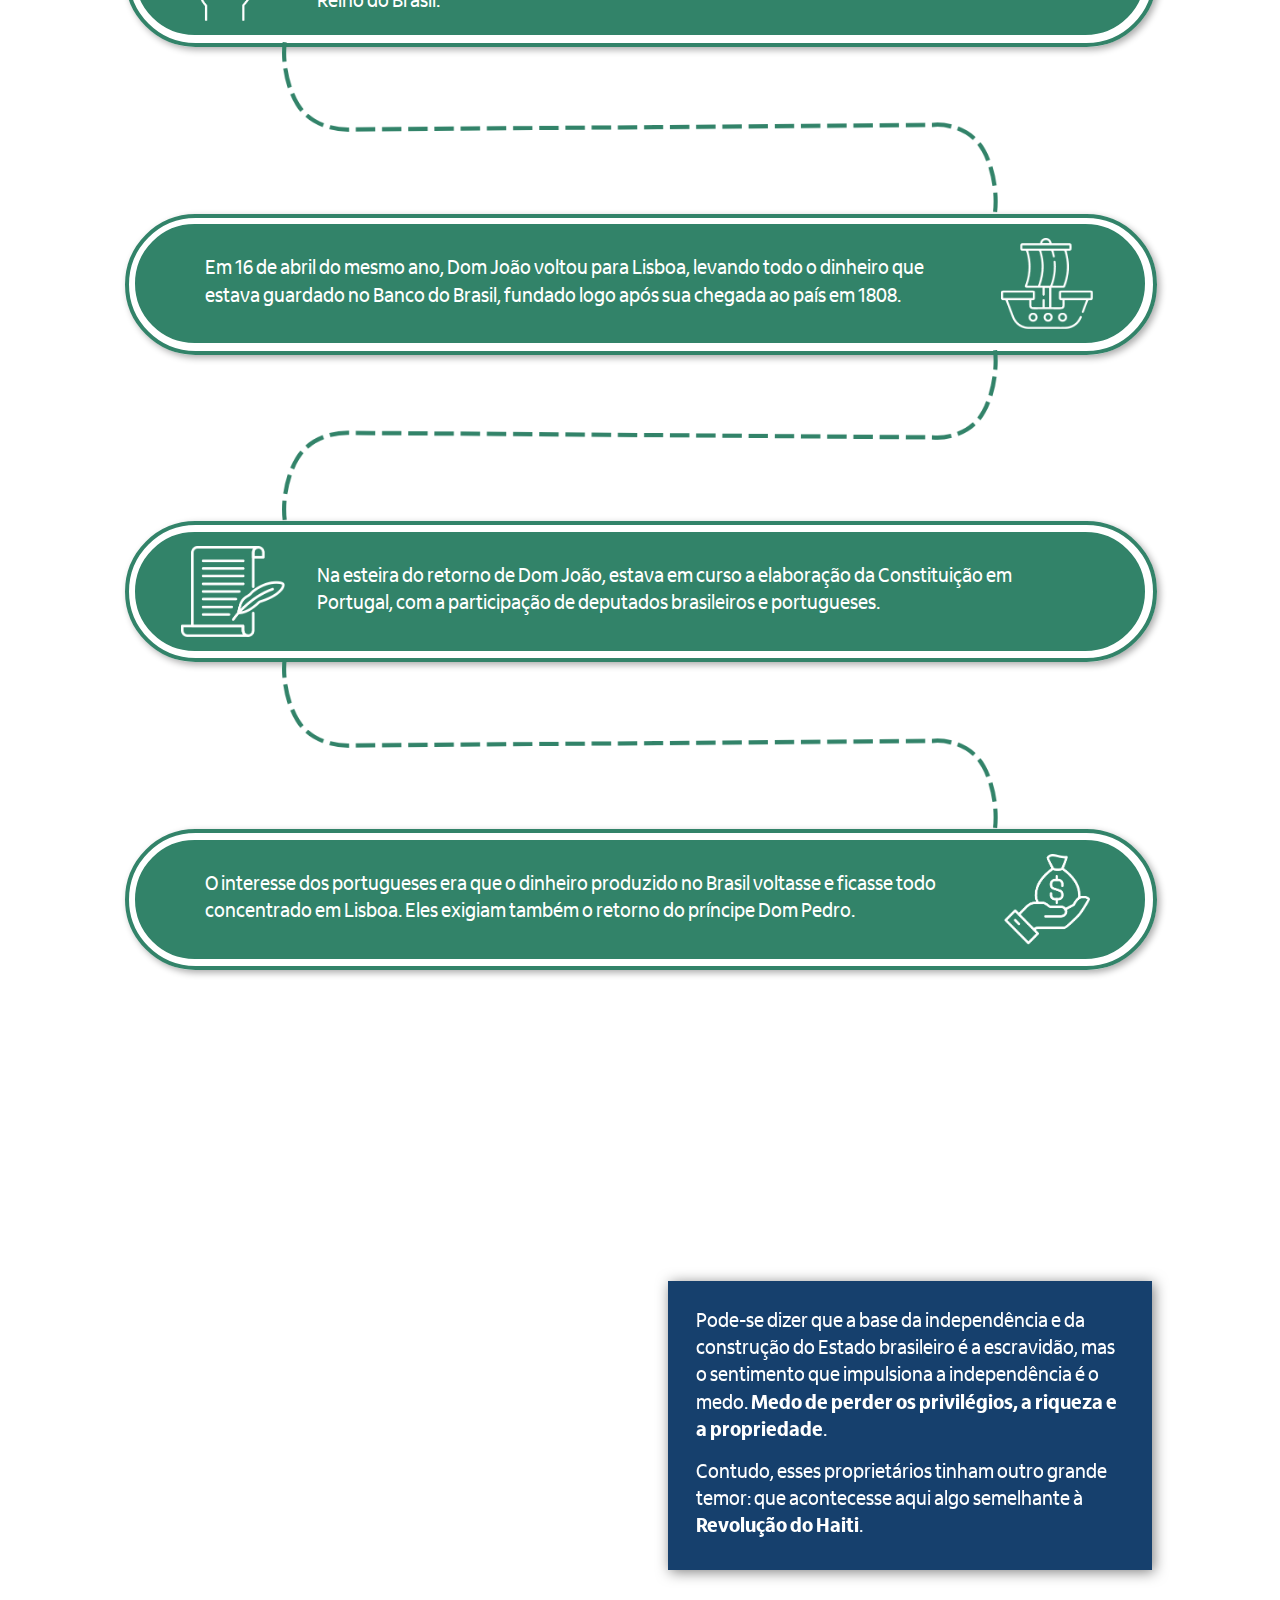
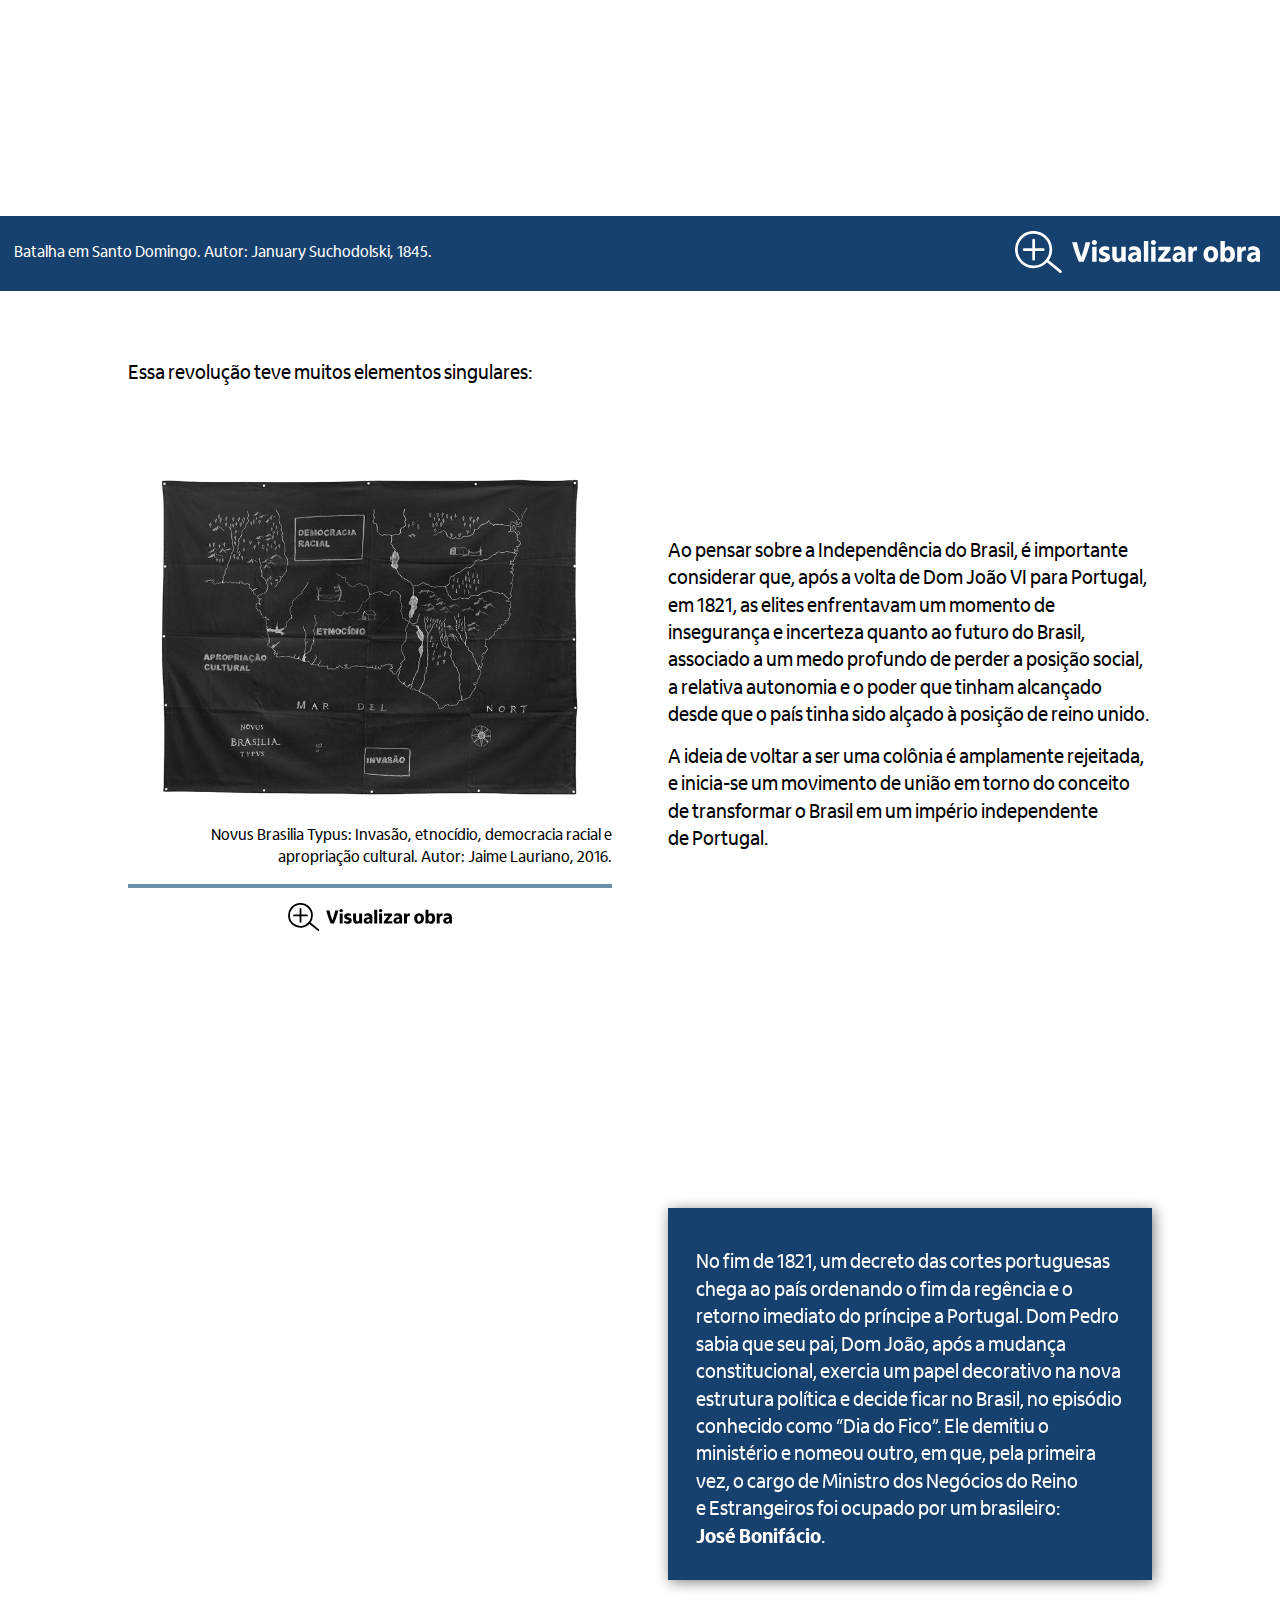
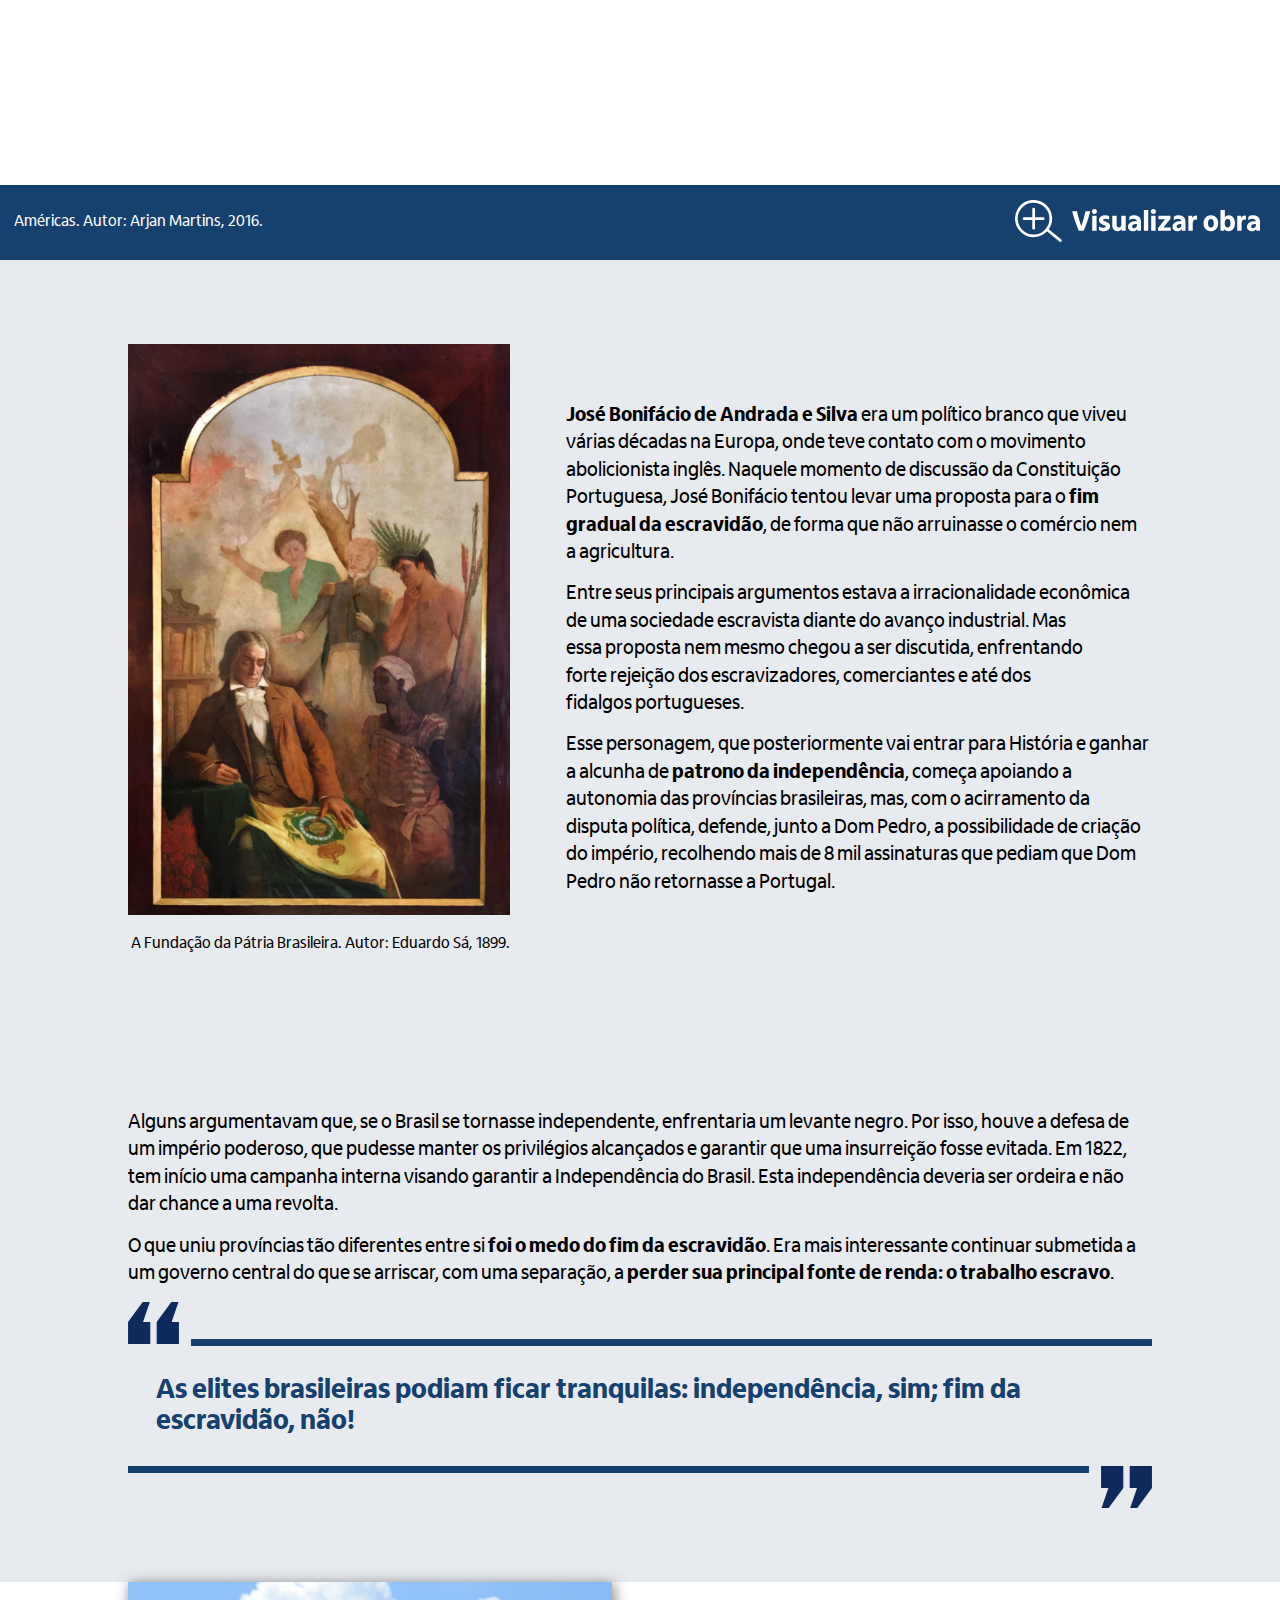
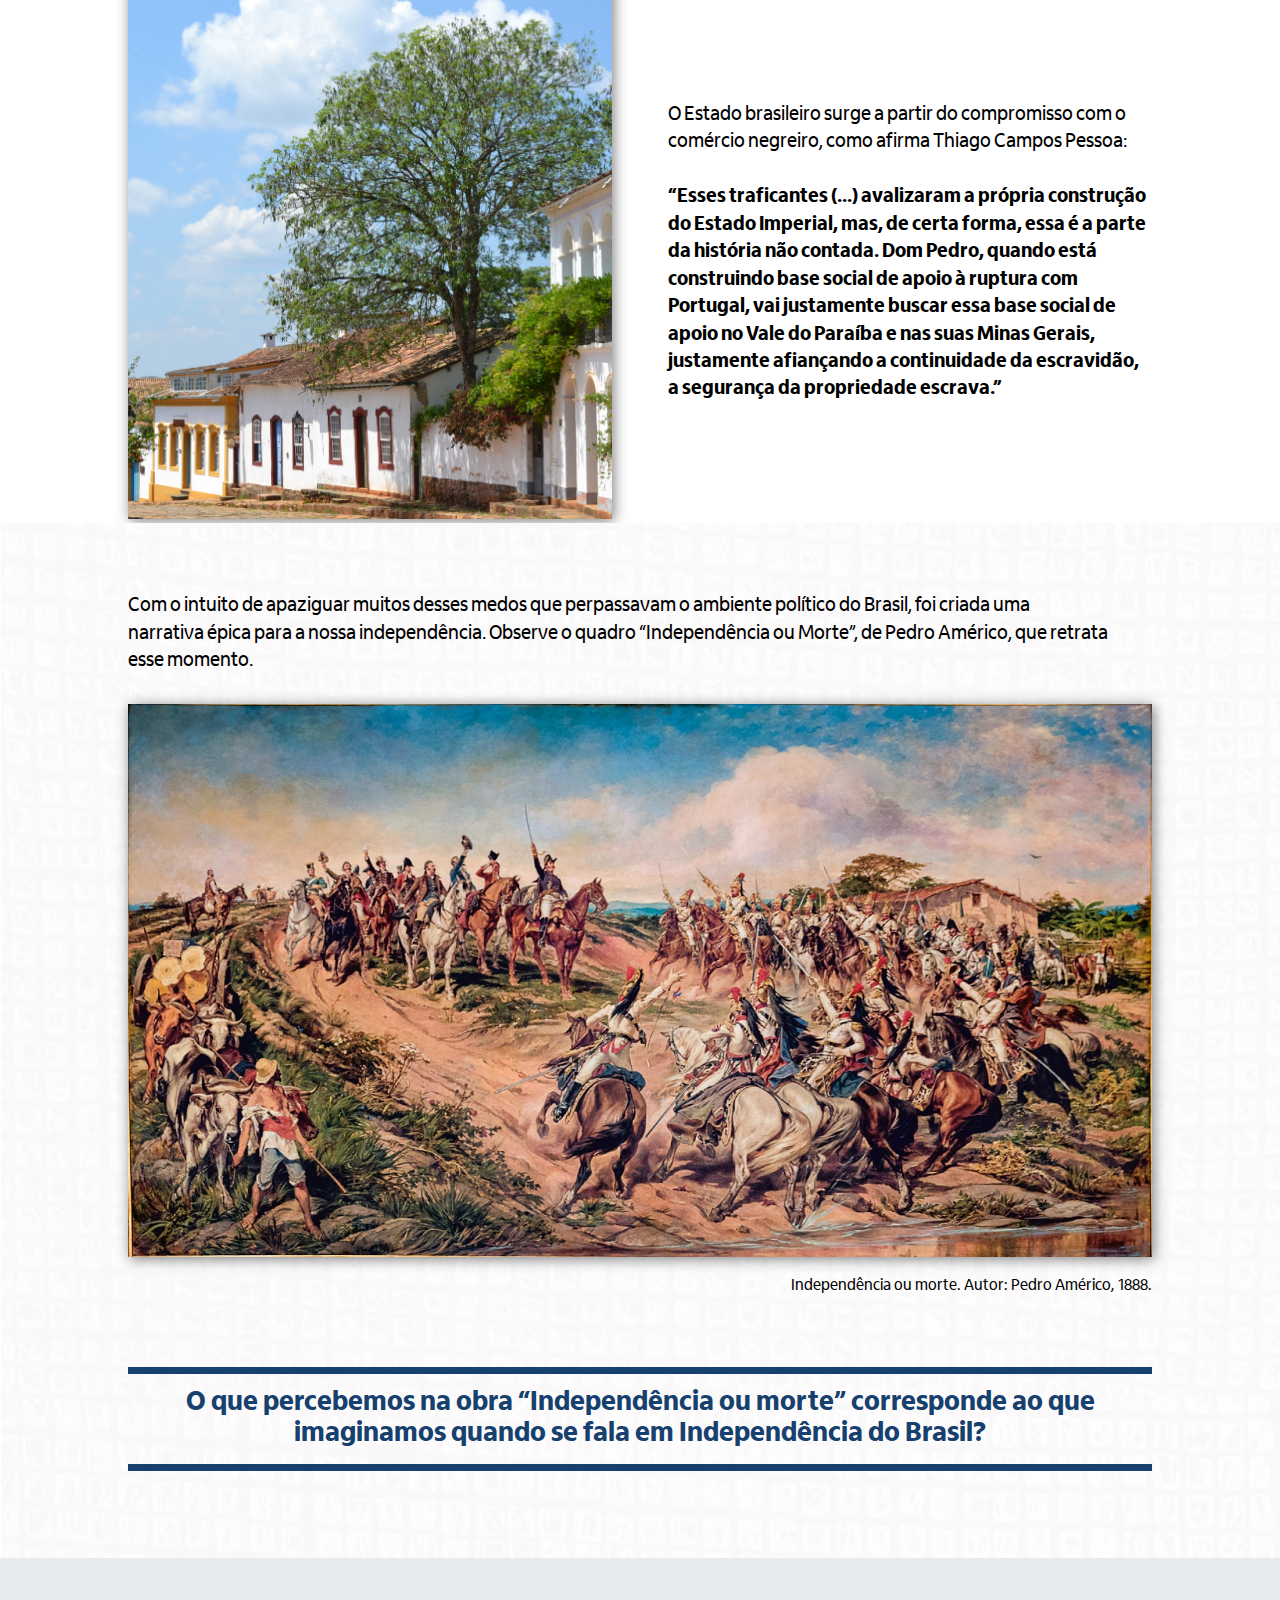
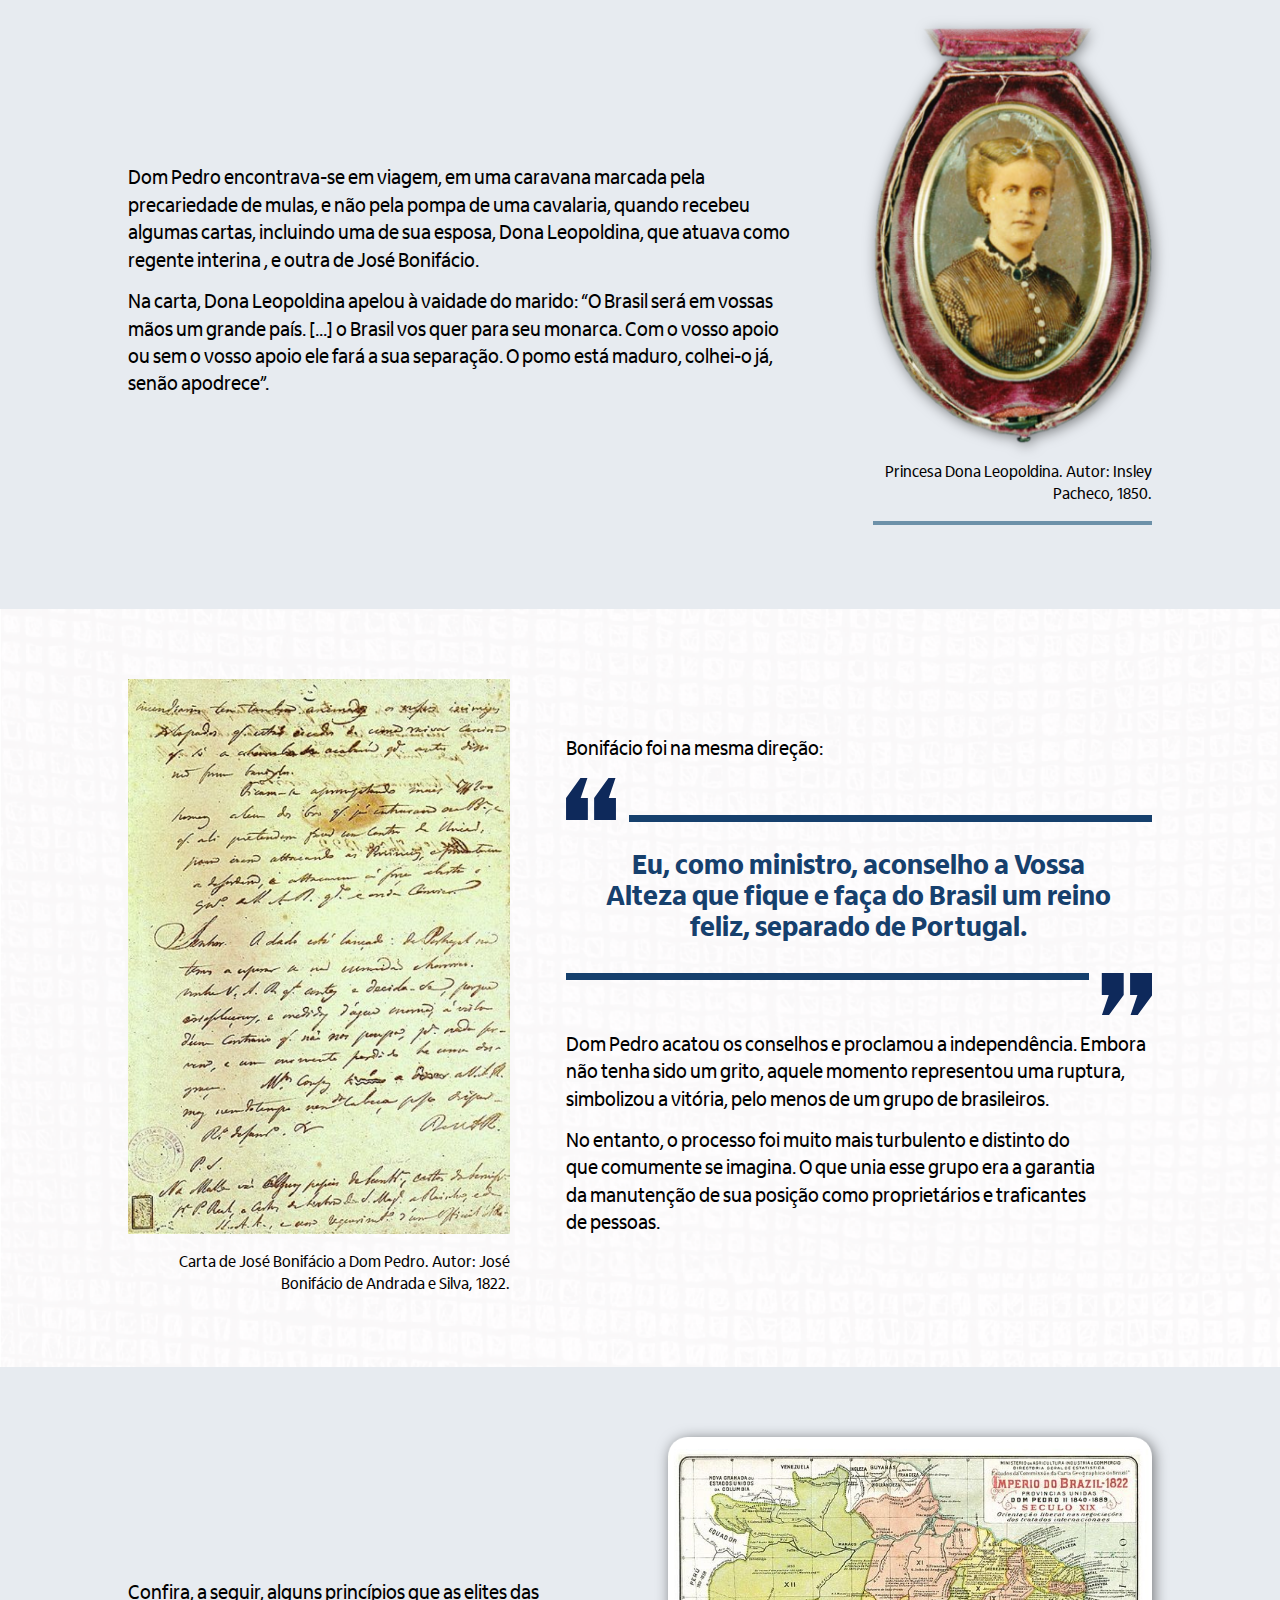
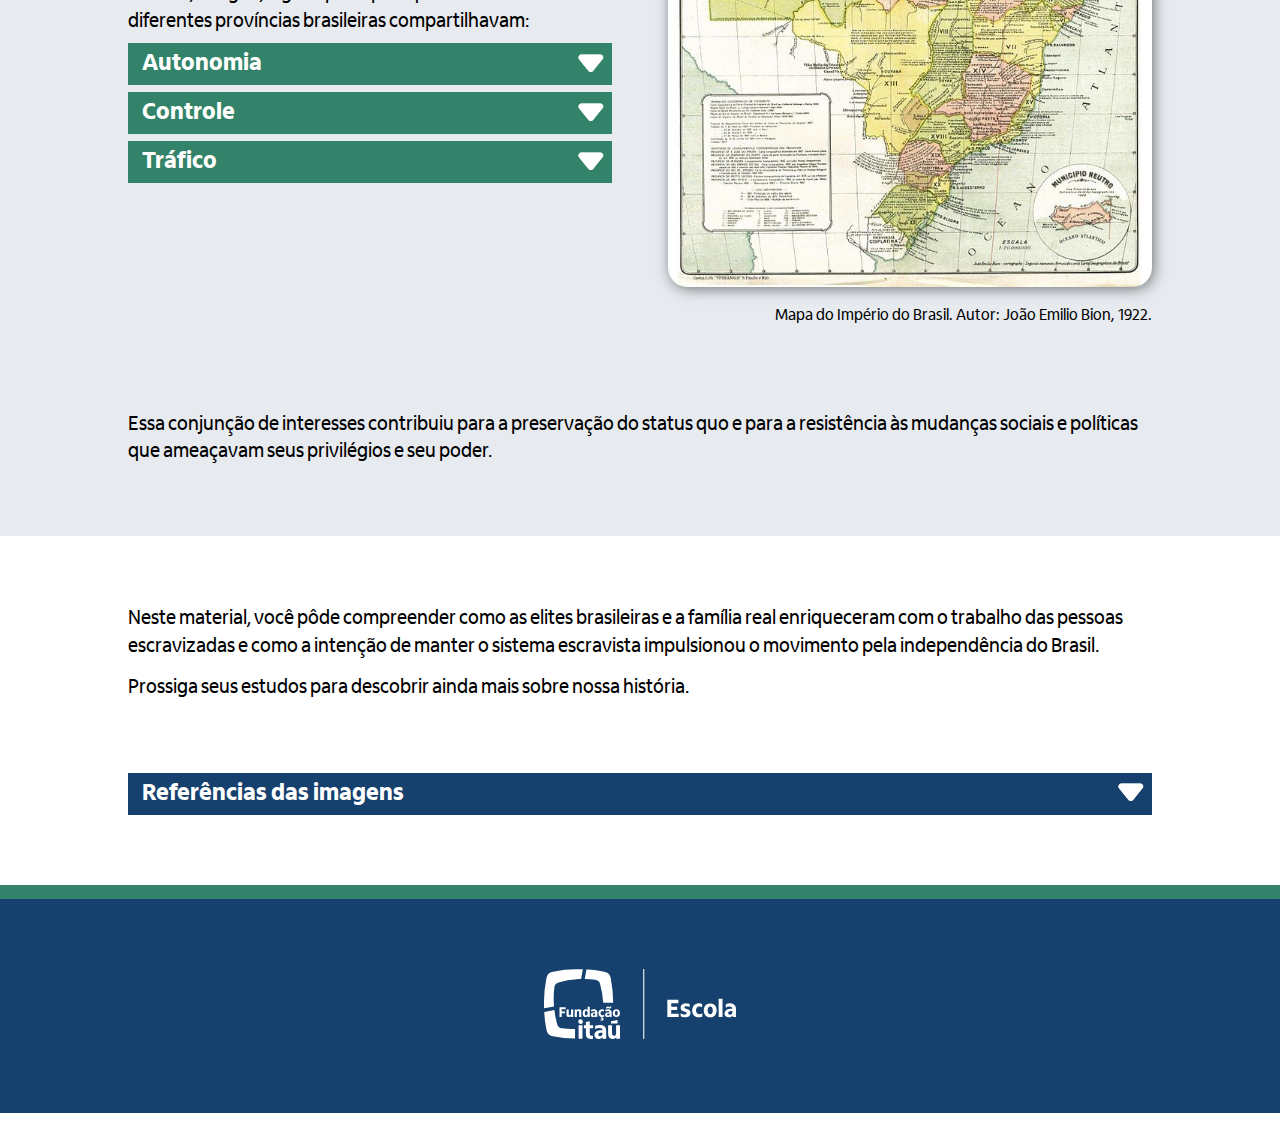
==== commit 119e9af5: "FACTURE" ====
--- a/app/pages/onepage/index.html
+++ b/app/pages/onepage/index.html
@@ -166,7 +166,7 @@
           </div>
         </div>
       </section>
-      <section class="section05 full-H">
+      <section class="section05">
         <div class="container-template-wildcard bg-bottom prop-bg-fixed" style="background-image: url(../../assets/img/bg.png);">
           <div class="col col-bg  col-one col-01  col-full prop-pt5 prop-pb5 prop-tablet-pt2 prop-tablet-pb2" alt="" aria-label="" tabindex="-1">
             <div class="wrapper">
@@ -208,16 +208,16 @@
         </div>
       </section>
       <section class="section06">
-        <div class="container-template-wildcard prop-bg-fixed prop-pt5 prop-pb5 prop-tablet-pt2 prop-tablet-pb2" style="background-image: url(../../assets/img/bg.png);">
+        <div class="container-template-wildcard prop-bg-fixed prop-pt0 prop-pb5 prop-tablet-pt0 prop-tablet-pb2" style="background-image: url(../../assets/img/bg.png);">
           <div class="row-wrap">
             <div class="col col-bg   col-01   left" alt="" aria-label="" tabindex="-1">
               <div class="wrapper">
                 <div class="container-image"><img src="../../assets/img/img08.png" alt="A imagem mostra o desenho de um mapa feito com pemba branca e lápis dermatográfico sobre algodão preto. O mapa representa o Brasil sob uma nova perspectiva no ponto central de um panorama. Dentro do mapa, ao norte, na parte de cima, as palavras democracia racial aparecem em destaque; ao sul, na parte de baixo, a palavra etnocídio recebe destaque. Além da costa do mapa, o que vem pelas águas são representadas pelas palavras invasão e apropriação cultural." aria-label="A imagem mostra o desenho de um mapa feito com pemba branca e lápis dermatográfico sobre algodão preto. O mapa representa o Brasil sob uma nova perspectiva no ponto central de um panorama. Dentro do mapa, ao norte, na parte de cima, as palavras democracia racial aparecem em destaque; ao sul, na parte de baixo, a palavra etnocídio recebe destaque. Além da costa do mapa, o que vem pelas águas são representadas pelas palavras invasão e apropriação cultural." tabindex="1"/>
                 </div>
-                <p class="smalltext prop-m0 prop-txt-right mbsolid" tabindex="2">Novus Brasilia Typus: Invasão, etnocídio, democracia racial e apropriação cultural. Autor: Jaime Lauriano, 2016.</p>
+                <p class="smalltext prop-m0 prop-txt-right mbsolid color-black" tabindex="2">Novus Brasilia Typus: Invasão, etnocídio, democracia racial e apropriação cultural. Autor: Jaime Lauriano, 2016.</p>
                 <div class="container-btn">
                   <button class="botao pulse infinite btnobra prop-mt1" tabindex="3" aria-label="Obra" data-modal="#obra04" item="" onClick="">
-                    <div class="container-image"><img class="prop-h3" src="../../assets/img/obra.svg" alt="" aria-label="" tabindex="-1" aria-hidden="aria-hidden"/>
+                    <div class="container-image"><img class="prop-h2" src="../../assets/img/obra.svg" alt="" aria-label="" tabindex="-1" aria-hidden="aria-hidden"/>
                     </div>
                   </button>
                 </div>
@@ -322,7 +322,7 @@
           </div>
         </div>
       </section>
-      <section class="section10 full-H">
+      <section class="section10">
         <div class="container-template-wildcard prop-bg-fixed" style="background-image: url(../../assets/img/bg.png);">
           <div class="row-wrap">
             <div class="col col-bg   col-01   left" alt="" aria-label="" tabindex="-1">
@@ -348,7 +348,7 @@
               <div class="container-image"><img class="img-shadow prop-mt2" src="../../assets/img/img12.png" alt="A imagem mostra Dom Pedro I ao centro, montado em um cavalo e empunhando sua espada. À sua volta, há um grupo de soldados, usando fardas de cor branca com detalhes em vermelho e capacetes dourados. Eles estão sobre cavalos e também empunham suas espadas. Eles estão em uma paisagem natural, com árvores e grama e o riacho Ipiranga ao fundo." aria-label="A imagem mostra Dom Pedro I ao centro, montado em um cavalo e empunhando sua espada. À sua volta, há um grupo de soldados, usando fardas de cor branca com detalhes em vermelho e capacetes dourados. Eles estão sobre cavalos e também empunham suas espadas. Eles estão em uma paisagem natural, com árvores e grama e o riacho Ipiranga ao fundo." tabindex="2"/>
               </div>
               <p class="smalltext prop-mt1 prop-txt-right" tabindex="3">Independência ou morte. Autor: Pedro Américo, 1888.</p>
-              <h3 class="subtitle prop-mt1 border-top-bottom color-01 prop-txt-center" tabindex="4">O que percebemos na obra “Independência ou morte” corresponde ao que imaginamos quando se fala em Independência do Brasil? </h3>
+              <h3 class="subtitle prop-mt5 border-top-bottom color-01 prop-txt-center" tabindex="4">O que percebemos na obra “Independência ou morte” corresponde ao que imaginamos quando se fala em Independência do Brasil? </h3>
             </div>
           </div>
         </div>
@@ -366,20 +366,14 @@
               <div class="wrapper">
                 <div class="container-image"><img class="img-shadow" src="../../assets/img/img13.png" alt="A imagem apresenta uma mulher branca, de olhos e cabelos claros. Ela está com o cabelo dividido ao meio e preso na parte de trás da cabeça. Ela usa um vestido marrom com listras verticais pretas bem finas, botões brancos e renda na gola. Além de brincos pretos e de um colar preto com uma pedra escura." aria-label="A imagem apresenta uma mulher branca, de olhos e cabelos claros. Ela está com o cabelo dividido ao meio e preso na parte de trás da cabeça. Ela usa um vestido marrom com listras verticais pretas bem finas, botões brancos e renda na gola. Além de brincos pretos e de um colar preto com uma pedra escura." tabindex="3"/>
                 </div>
-                <p class="smalltext prop-mt1 prop-txt-right mbsolid" tabindex="4">Princesa Dona Leopoldina. Autor: Insley Pacheco, 1850.</p>
-                <div class="container-btn">
-                  <button class="botao pulse infinite btnobra" tabindex="5" aria-label="Obra" data-modal="#obra03" item="" onClick="">
-                    <div class="container-image"><img class="prop-h3" src="../../assets/img/obra.svg" alt="" aria-label="" tabindex="-1" aria-hidden="aria-hidden"/>
-                    </div>
-                  </button>
-                </div>
+                <p class="smalltext prop-mt1 prop-txt-right mbsolid color-black" tabindex="4">Princesa Dona Leopoldina. Autor: Insley Pacheco, 1850.</p>
               </div>
             </div>
           </div>
         </div>
         <div class="modal interaction-modal parent-inside-col modal modal-comum modal-obra" id="obra03">
           <div class="flex-center">
-            <div class="box in delay1" aria-label="janela" aria-modal="aria-modal" role="dialog" tabindex="6">
+            <div class="box in delay1" aria-label="janela" aria-modal="aria-modal" role="dialog" tabindex="5">
               <div class="container-template-wildcard">
                 <div class="col   col-one col-01  col-full " alt="" aria-label="" tabindex="-1">
                   <div class="wrapper">
@@ -400,7 +394,7 @@
               <div class="wrapper">
                 <div class="container-image"><img src="../../assets/img/img14.png" alt="" aria-label="" tabindex="-1" aria-hidden="aria-hidden"/>
                 </div>
-                <p class="smalltext prop-mt1 prop-txt-right" tabindex="1">Carta de José Bonifácio a Dom Pedro. Autor: José Bonifácio de Andrada e Silva, 1822.</p>
+                <p class="smalltext prop-mt1 prop-txt-right btnobra" tabindex="1">Carta de José Bonifácio a Dom Pedro. Autor: José Bonifácio de Andrada e Silva, 1822.</p>
               </div>
             </div>
             <div class="col col-bg   col-02-60   " alt="" aria-label="" tabindex="-1">
@@ -425,7 +419,7 @@
           <div class="row-wrap">
             <div class="col    col-01   left" alt="" aria-label="" tabindex="-1">
               <div class="wrapper">
-                <p class="text prop-m0" tabindex="1">Confira a seguir, alguns princípios que as elites das diferentes províncias brasileiras compartilhavam:</p>
+                <p class="text prop-m0" tabindex="1">Confira, a seguir, alguns princípios que as elites das diferentes províncias brasileiras compartilhavam:</p>
                 <div class="container-accordeon prop-m0 accordeon-type02 up">
                   <div class="interaction-accordeon accordeon parent-inside-col">
                     <div class="bloco">
@@ -483,7 +477,7 @@
               <div class="wrapper">
                 <div class="container-image"><img class="img-shadow" src="../../assets/img/img15.png" alt="" aria-label="" tabindex="-1" aria-hidden="aria-hidden"/>
                 </div>
-                <p class="smalltext prop-mt1 prop-txt-right" tabindex="8">Mapa do Império do Brasil. Autor: João Emilio Bion, 1922.</p>
+                <p class="smalltext prop-mt1 prop-txt-right btnobra" tabindex="8">Mapa do Império do Brasil. Autor: João Emilio Bion, 1922.</p>
               </div>
             </div>
           </div>
@@ -503,8 +497,8 @@
           <div class="col col-bg  col-one col-01  col-full prop-pt5 prop-pb5 prop-tablet-pt5 prop-tablet-pb5" alt="" aria-label="" tabindex="-1">
             <div class="wrapper">
               <p class="text" tabindex="1">Neste material, você pôde compreender como as elites brasileiras e a família real enriqueceram com o trabalho das pessoas escravizadas e como a intenção de manter o sistema escravista impulsionou o movimento pela independência do Brasil.</p>
-              <h3 class="subtitle prop-mt1" tabindex="2">Prossiga seus estudos para descobrir ainda mais sobre nossa história.</h3>
-              <div class="container-accordeon prop-mt2 accordeon-type03 up">
+              <p class="text prop-mt1" tabindex="2">Prossiga seus estudos para descobrir ainda mais sobre nossa história.</p>
+              <div class="container-accordeon prop-mt5 accordeon-type03 up">
                 <div class="interaction-accordeon accordeon parent-inside-col">
                   <div class="bloco">
                     <div class="corpbtn">
